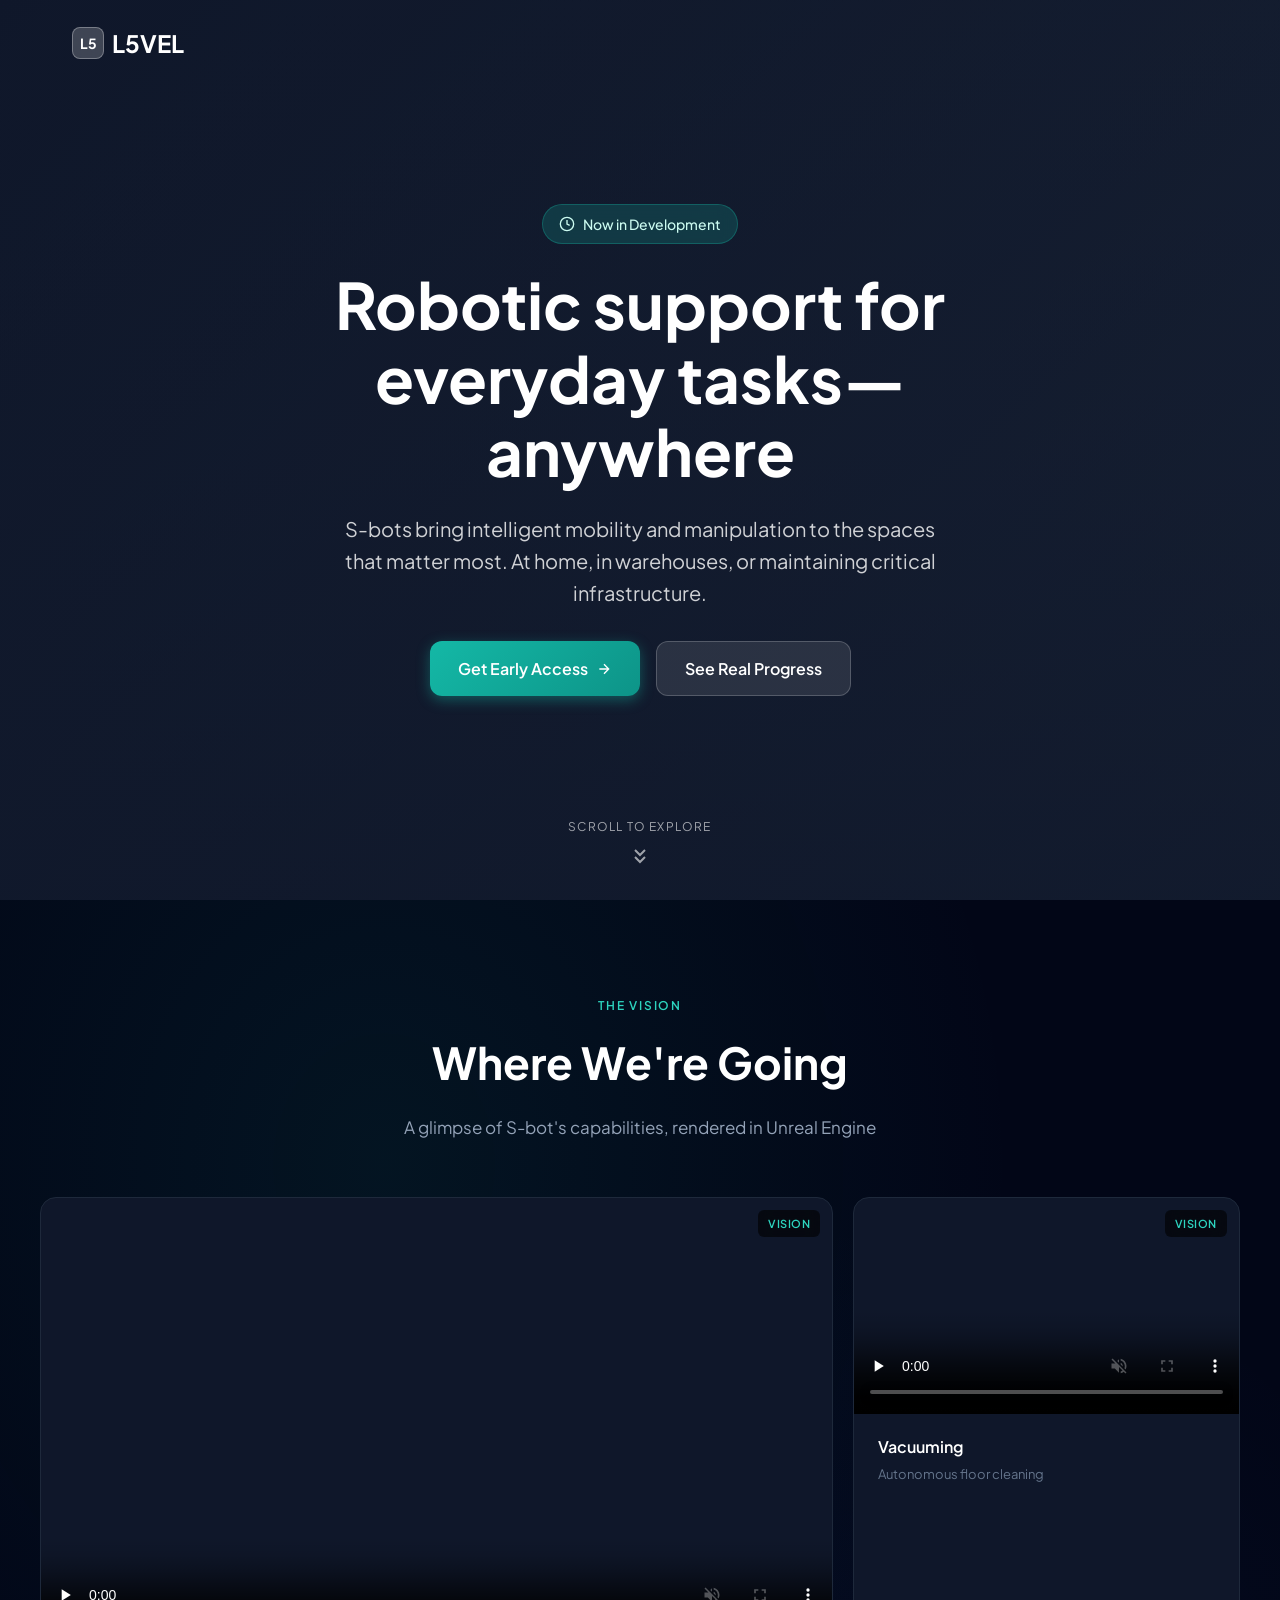
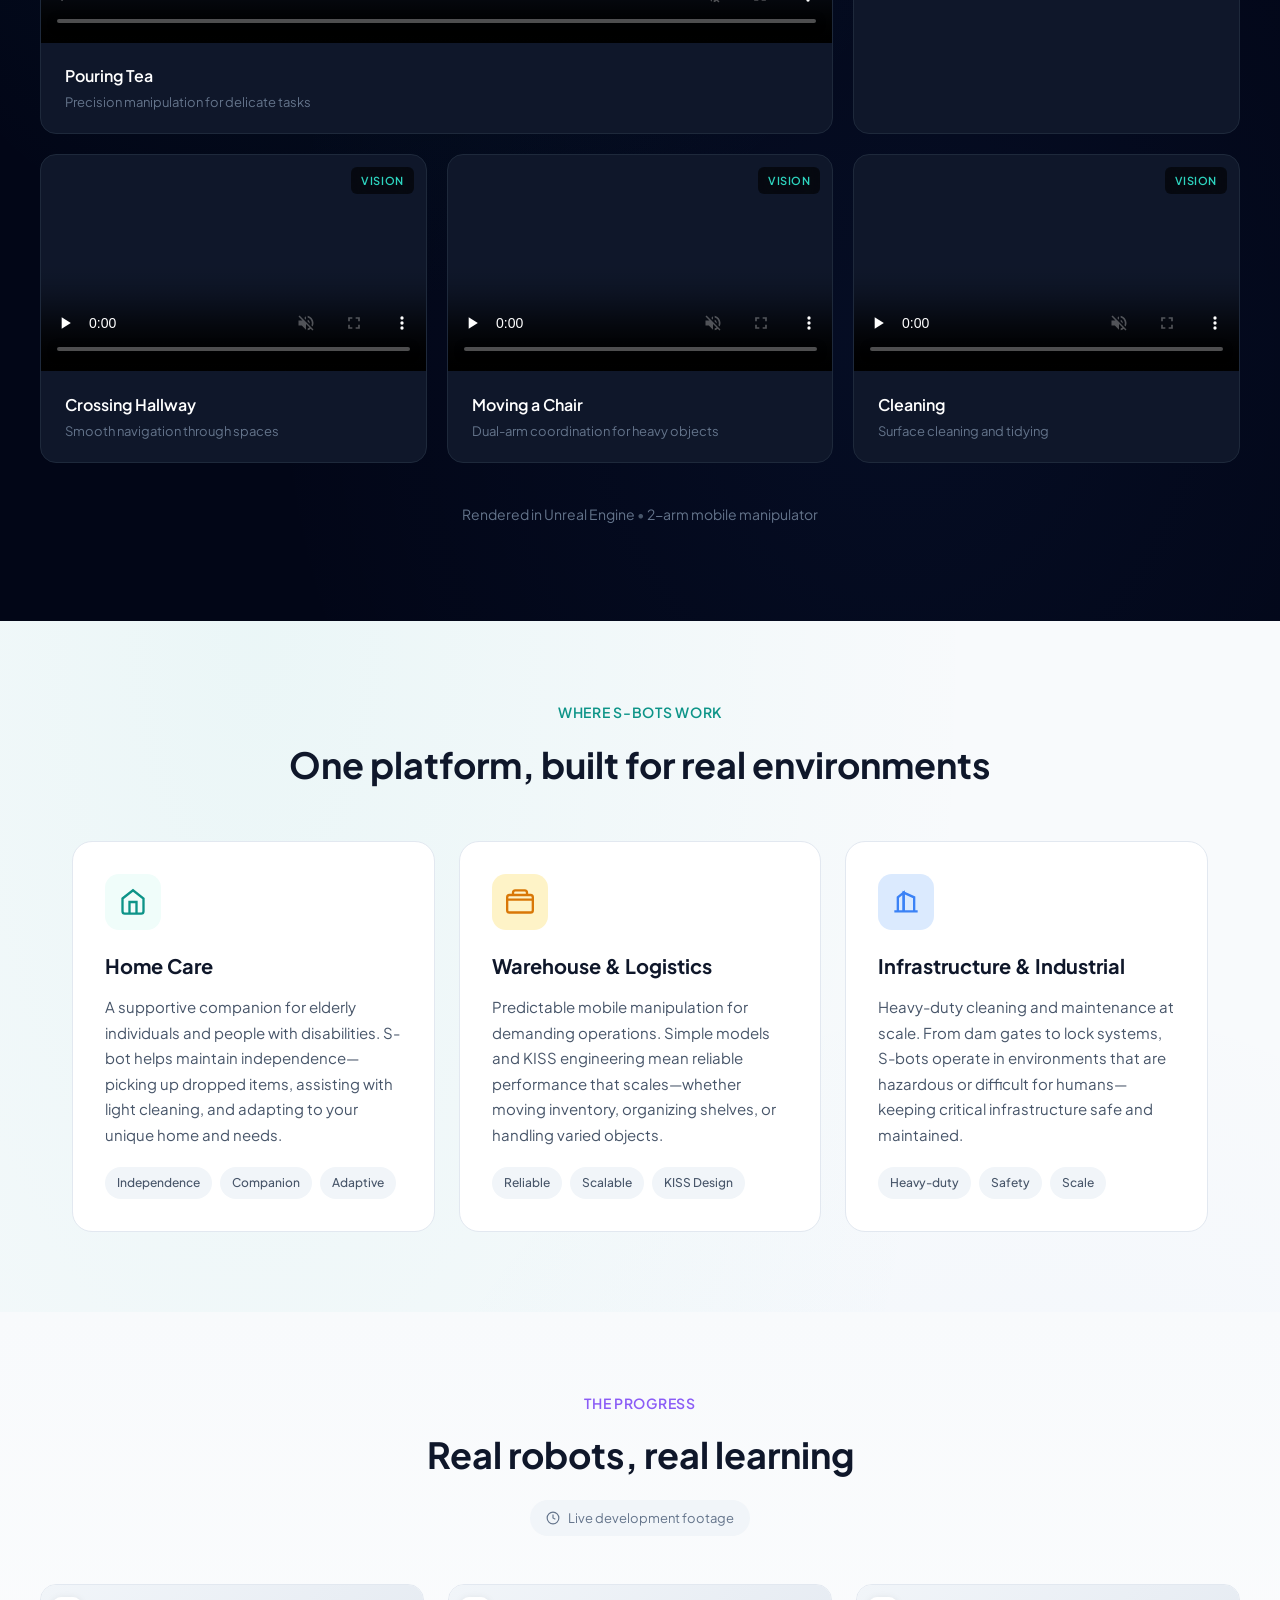
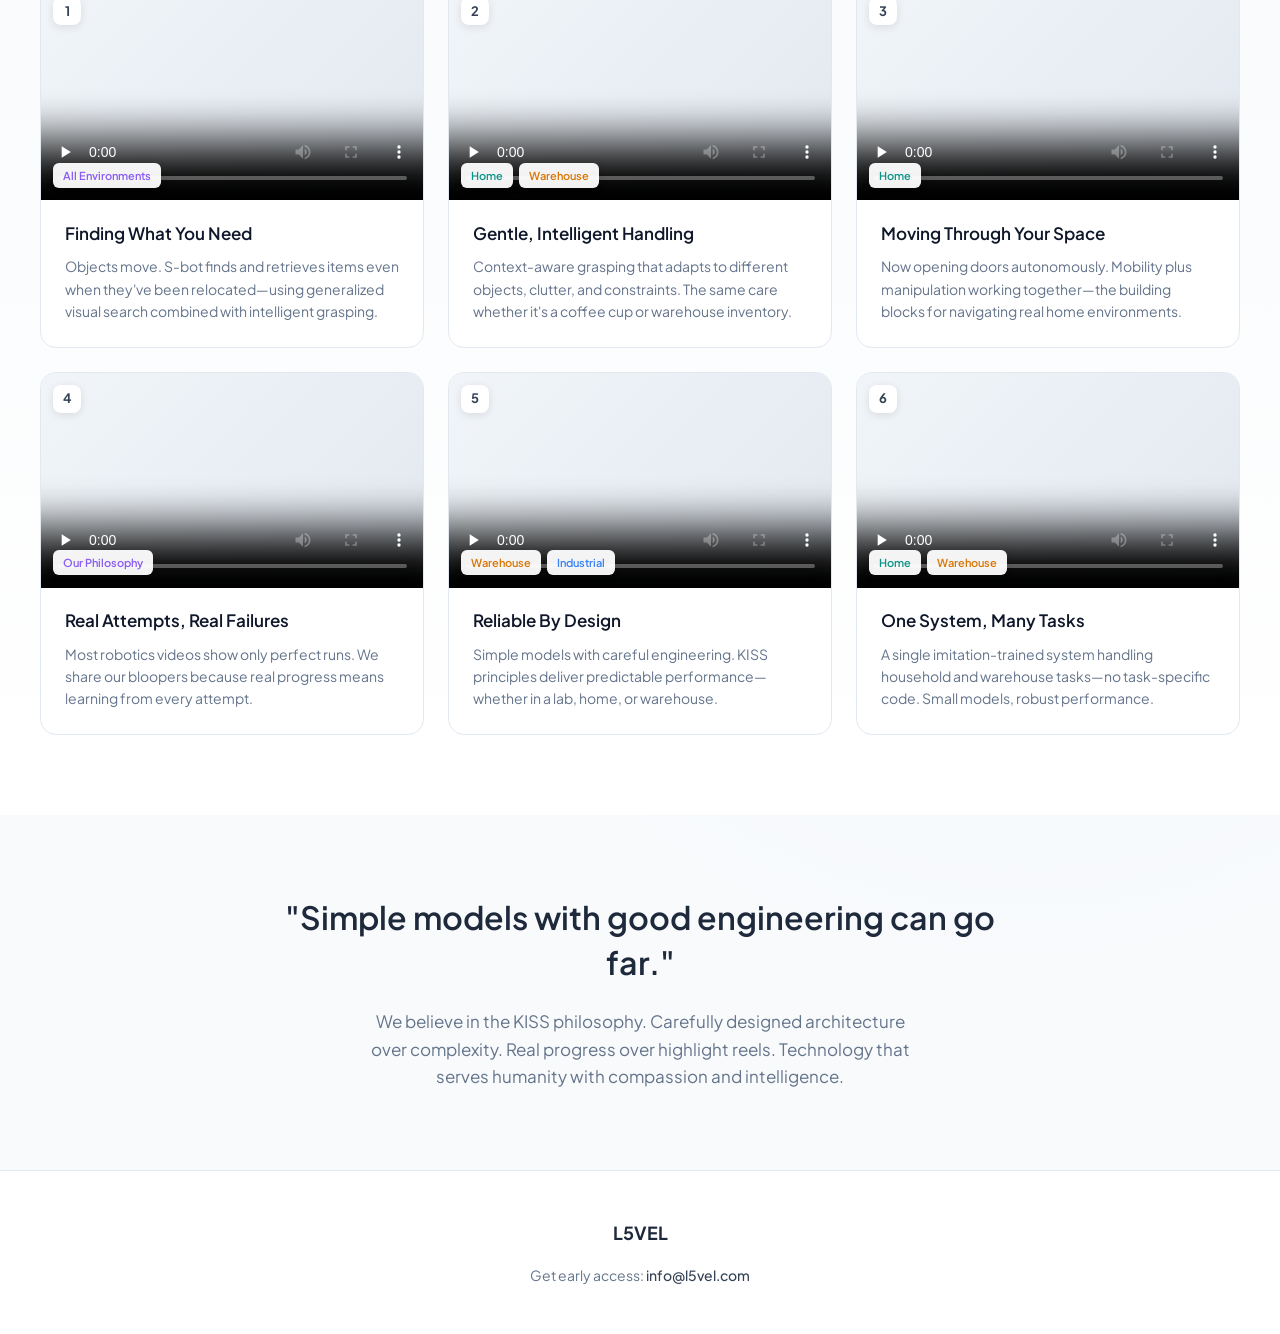
==== index.html @ 79707e8b "Add l5vel files" ====
<!DOCTYPE html>
<html lang="en">
<head>
    <meta charset="UTF-8">
    <meta name="viewport" content="width=device-width, initial-scale=1.0">
    <title>S-bots | Robotic Support for Everyday Tasks</title>
    <link rel="preconnect" href="https://fonts.googleapis.com">
    <link rel="preconnect" href="https://fonts.gstatic.com" crossorigin>
    <link href="https://fonts.googleapis.com/css2?family=Plus+Jakarta+Sans:wght@400;500;600;700&display=swap" rel="stylesheet">
    <style>
        * {
            margin: 0;
            padding: 0;
            box-sizing: border-box;
        }

        :root {
            --teal-50: #f0fdfa;
            --teal-100: #ccfbf1;
            --teal-400: #2dd4bf;
            --teal-500: #14b8a6;
            --teal-600: #0d9488;
            --teal-700: #0f766e;
            --slate-50: #f8fafc;
            --slate-100: #f1f5f9;
            --slate-200: #e2e8f0;
            --slate-300: #cbd5e1;
            --slate-400: #94a3b8;
            --slate-500: #64748b;
            --slate-600: #475569;
            --slate-700: #334155;
            --slate-800: #1e293b;
            --slate-900: #0f172a;
            --slate-950: #020617;
            --amber-500: #f59e0b;
            --blue-500: #3b82f6;
            --violet-500: #8b5cf6;
        }

        body {
            font-family: 'Plus Jakarta Sans', system-ui, -apple-system, sans-serif;
            background-color: var(--slate-50);
            color: var(--slate-800);
            line-height: 1.6;
        }

        /* ============================================
           NAVIGATION
           ============================================ */
        nav {
            position: absolute;
            top: 0;
            left: 0;
            right: 0;
            z-index: 100;
            padding: 1.5rem 2rem;
            display: flex;
            justify-content: space-between;
            align-items: center;
            max-width: 1200px;
            margin: 0 auto;
        }

        .logo {
            font-weight: 700;
            font-size: 1.5rem;
            color: white;
            text-decoration: none;
            display: flex;
            align-items: center;
            gap: 0.5rem;
        }

        .logo-mark {
            width: 32px;
            height: 32px;
            background: rgba(255, 255, 255, 0.2);
            backdrop-filter: blur(8px);
            border: 1px solid rgba(255, 255, 255, 0.3);
            border-radius: 8px;
            display: flex;
            align-items: center;
            justify-content: center;
            color: white;
            font-size: 0.875rem;
            font-weight: 700;
        }

        .nav-link {
            color: rgba(255, 255, 255, 0.8);
            text-decoration: none;
            font-weight: 500;
            padding: 0.5rem 1rem;
            border-radius: 8px;
            transition: all 0.2s;
            background: rgba(255, 255, 255, 0.1);
            backdrop-filter: blur(8px);
        }

        .nav-link:hover {
            color: white;
            background: rgba(255, 255, 255, 0.2);
        }

        /* ============================================
           HERO WITH VIDEO BACKGROUND
           ============================================ */
        .hero {
            position: relative;
            min-height: 100vh;
            display: flex;
            align-items: center;
            justify-content: center;
            overflow: hidden;
        }

        .hero-video-container {
            position: absolute;
            inset: 0;
            z-index: 0;
        }

        .hero-video {
            width: 100%;
            height: 100%;
            object-fit: cover;
        }

        .hero-overlay {
            position: absolute;
            inset: 0;
            background: linear-gradient(
                to bottom,
                rgba(15, 23, 42, 0.5) 0%,
                rgba(15, 23, 42, 0.6) 50%,
                rgba(15, 23, 42, 0.8) 100%
            );
            z-index: 1;
        }

        .hero-fallback {
            position: absolute;
            inset: 0;
            background: linear-gradient(135deg, var(--slate-900) 0%, var(--slate-800) 100%);
            z-index: -1;
        }

        .hero-content {
            position: relative;
            z-index: 2;
            text-align: center;
            padding: 2rem;
            max-width: 800px;
        }

        .hero-badge {
            display: inline-flex;
            align-items: center;
            gap: 0.5rem;
            padding: 0.5rem 1rem;
            background: rgba(20, 184, 166, 0.2);
            border: 1px solid rgba(20, 184, 166, 0.3);
            border-radius: 100px;
            margin-bottom: 1.5rem;
            color: var(--teal-100);
            font-size: 0.875rem;
            font-weight: 500;
            backdrop-filter: blur(8px);
            animation: fadeInUp 0.6s ease-out;
        }

        .hero h1 {
            font-size: clamp(2.5rem, 6vw, 4rem);
            font-weight: 700;
            color: white;
            line-height: 1.15;
            margin-bottom: 1.5rem;
            animation: fadeInUp 0.6s ease-out 0.1s both;
        }

        .hero-description {
            font-size: 1.25rem;
            color: rgba(255, 255, 255, 0.8);
            max-width: 600px;
            margin: 0 auto 2rem;
            animation: fadeInUp 0.6s ease-out 0.2s both;
        }

        .hero-cta {
            display: flex;
            gap: 1rem;
            justify-content: center;
            flex-wrap: wrap;
            animation: fadeInUp 0.6s ease-out 0.3s both;
        }

        .btn {
            padding: 0.875rem 1.75rem;
            border-radius: 12px;
            font-weight: 600;
            font-size: 1rem;
            text-decoration: none;
            transition: all 0.2s;
            display: inline-flex;
            align-items: center;
            gap: 0.5rem;
        }

        .btn-primary {
            background: linear-gradient(135deg, var(--teal-500), var(--teal-600));
            color: white;
            box-shadow: 0 4px 14px rgba(20, 184, 166, 0.4);
        }

        .btn-primary:hover {
            transform: translateY(-2px);
            box-shadow: 0 6px 20px rgba(20, 184, 166, 0.5);
        }

        .btn-secondary {
            background: rgba(255, 255, 255, 0.1);
            color: white;
            border: 1px solid rgba(255, 255, 255, 0.2);
            backdrop-filter: blur(8px);
        }

        .btn-secondary:hover {
            background: rgba(255, 255, 255, 0.2);
            border-color: rgba(255, 255, 255, 0.3);
        }

        .scroll-indicator {
            position: absolute;
            bottom: 2rem;
            left: 0;
            right: 0;
            z-index: 2;
            display: flex;
            justify-content: center;
            animation: fadeInUp 0.6s ease-out 0.5s both;
        }

        .scroll-indicator a {
            display: flex;
            flex-direction: column;
            align-items: center;
            gap: 0.5rem;
            color: rgba(255, 255, 255, 0.6);
            text-decoration: none;
            font-size: 0.75rem;
            text-transform: uppercase;
            letter-spacing: 0.1em;
            transition: color 0.2s;
            text-align: center;
        }

        .scroll-indicator a:hover {
            color: rgba(255, 255, 255, 0.9);
        }

        .scroll-arrow {
            width: 24px;
            height: 24px;
            animation: bounce 2s infinite;
        }

        @keyframes bounce {
            0%, 20%, 50%, 80%, 100% { transform: translateY(0); }
            40% { transform: translateY(6px); }
            60% { transform: translateY(3px); }
        }

        /* ============================================
           VISION SECTION (Unreal Renders)
           ============================================ */
        .vision-section {
            background: var(--slate-950);
            padding: 6rem 2rem;
            position: relative;
            overflow: hidden;
        }

        .vision-section::before {
            content: '';
            position: absolute;
            inset: 0;
            background: 
                radial-gradient(ellipse at 30% 20%, rgba(20, 184, 166, 0.08) 0%, transparent 50%),
                radial-gradient(ellipse at 70% 80%, rgba(59, 130, 246, 0.06) 0%, transparent 50%);
            pointer-events: none;
        }

        .vision-container {
            max-width: 1200px;
            margin: 0 auto;
            position: relative;
            z-index: 1;
        }

        .vision-header {
            text-align: center;
            margin-bottom: 3.5rem;
        }

        .vision-label {
            font-size: 0.75rem;
            font-weight: 600;
            color: var(--teal-400);
            text-transform: uppercase;
            letter-spacing: 0.15em;
            margin-bottom: 0.75rem;
        }

        .vision-title {
            font-size: clamp(2rem, 5vw, 2.75rem);
            font-weight: 700;
            color: white;
            margin-bottom: 1rem;
        }

        .vision-subtitle {
            font-size: 1.0625rem;
            color: var(--slate-400);
            max-width: 500px;
            margin: 0 auto;
        }

        .vision-grid {
            display: grid;
            grid-template-columns: repeat(3, 1fr);
            gap: 1.25rem;
        }

        /* First two cards span larger */
        .vision-grid .vision-card:nth-child(1) {
            grid-column: span 2;
        }

        .vision-card {
            position: relative;
            border-radius: 16px;
            overflow: hidden;
            background: var(--slate-900);
            border: 1px solid var(--slate-800);
            transition: all 0.4s ease;
        }

        .vision-card:hover {
            border-color: var(--slate-700);
            transform: translateY(-4px);
            box-shadow: 0 20px 40px rgba(0, 0, 0, 0.4);
        }

        .vision-card-video {
            aspect-ratio: 16/9;
            position: relative;
            overflow: hidden;
        }

        .vision-card video {
            width: 100%;
            height: 100%;
            object-fit: cover;
        }

        .vision-card-placeholder {
            width: 100%;
            height: 100%;
            background: linear-gradient(135deg, var(--slate-800), var(--slate-900));
            display: flex;
            align-items: center;
            justify-content: center;
        }

        .vision-play-btn {
            width: 64px;
            height: 64px;
            background: rgba(255, 255, 255, 0.1);
            backdrop-filter: blur(8px);
            border: 1px solid rgba(255, 255, 255, 0.2);
            border-radius: 50%;
            display: flex;
            align-items: center;
            justify-content: center;
            transition: all 0.3s;
        }

        .vision-card:hover .vision-play-btn {
            background: rgba(255, 255, 255, 0.2);
            transform: scale(1.1);
        }

        .vision-play-btn svg {
            width: 24px;
            height: 24px;
            fill: white;
            margin-left: 4px;
        }

        .vision-card-content {
            padding: 1.25rem 1.5rem;
        }

        .vision-card-title {
            font-size: 1rem;
            font-weight: 600;
            color: white;
            margin-bottom: 0.25rem;
        }

        .vision-card-desc {
            font-size: 0.8125rem;
            color: var(--slate-500);
        }

        .vision-badge {
            position: absolute;
            top: 12px;
            right: 12px;
            font-size: 0.6875rem;
            font-weight: 600;
            padding: 0.3rem 0.625rem;
            border-radius: 6px;
            background: rgba(0, 0, 0, 0.6);
            backdrop-filter: blur(8px);
            color: var(--teal-400);
            text-transform: uppercase;
            letter-spacing: 0.05em;
        }

        .vision-footer {
            text-align: center;
            margin-top: 2.5rem;
            color: var(--slate-500);
            font-size: 0.875rem;
        }

        .vision-footer span {
            color: var(--slate-600);
        }

        /* ============================================
           VERTICALS SECTION
           ============================================ */
        .page-content {
            position: relative;
            background: var(--slate-50);
        }

        .bg-gradient {
            position: absolute;
            inset: 0;
            background: 
                radial-gradient(ellipse at 20% 0%, rgba(20, 184, 166, 0.06) 0%, transparent 50%),
                radial-gradient(ellipse at 80% 50%, rgba(59, 130, 246, 0.04) 0%, transparent 50%);
            pointer-events: none;
        }

        .content-inner {
            position: relative;
            z-index: 1;
        }

        .verticals {
            padding: 5rem 2rem;
            max-width: 1200px;
            margin: 0 auto;
        }

        .section-header {
            text-align: center;
            margin-bottom: 3rem;
        }

        .section-label {
            font-size: 0.875rem;
            font-weight: 600;
            color: var(--teal-600);
            text-transform: uppercase;
            letter-spacing: 0.05em;
            margin-bottom: 0.75rem;
        }

        .section-title {
            font-size: clamp(1.75rem, 4vw, 2.25rem);
            font-weight: 700;
            color: var(--slate-900);
        }

        .verticals-grid {
            display: grid;
            grid-template-columns: repeat(auto-fit, minmax(300px, 1fr));
            gap: 1.5rem;
        }

        .vertical-card {
            background: white;
            border-radius: 20px;
            padding: 2rem;
            border: 1px solid var(--slate-200);
            transition: all 0.3s ease;
            position: relative;
            overflow: hidden;
        }

        .vertical-card::before {
            content: '';
            position: absolute;
            top: 0;
            left: 0;
            right: 0;
            height: 4px;
            opacity: 0;
            transition: opacity 0.3s;
        }

        .vertical-card:hover {
            transform: translateY(-4px);
            box-shadow: 0 12px 40px rgba(0, 0, 0, 0.08);
            border-color: transparent;
        }

        .vertical-card:hover::before {
            opacity: 1;
        }

        .vertical-card.home::before { background: linear-gradient(90deg, var(--teal-500), var(--teal-400)); }
        .vertical-card.warehouse::before { background: linear-gradient(90deg, var(--amber-500), #fbbf24); }
        .vertical-card.industrial::before { background: linear-gradient(90deg, var(--blue-500), #60a5fa); }

        .vertical-icon {
            width: 56px;
            height: 56px;
            border-radius: 14px;
            display: flex;
            align-items: center;
            justify-content: center;
            margin-bottom: 1.25rem;
        }

        .vertical-card.home .vertical-icon { background: var(--teal-50); color: var(--teal-600); }
        .vertical-card.warehouse .vertical-icon { background: #fef3c7; color: #d97706; }
        .vertical-card.industrial .vertical-icon { background: #dbeafe; color: var(--blue-500); }

        .vertical-icon svg {
            width: 28px;
            height: 28px;
        }

        .vertical-title {
            font-size: 1.25rem;
            font-weight: 700;
            color: var(--slate-900);
            margin-bottom: 0.75rem;
        }

        .vertical-description {
            color: var(--slate-600);
            font-size: 0.9375rem;
            line-height: 1.7;
            margin-bottom: 1.25rem;
        }

        .vertical-features {
            display: flex;
            flex-wrap: wrap;
            gap: 0.5rem;
        }

        .feature-tag {
            font-size: 0.75rem;
            font-weight: 500;
            padding: 0.375rem 0.75rem;
            border-radius: 100px;
            background: var(--slate-100);
            color: var(--slate-600);
        }

        /* ============================================
           PROGRESS SECTION (Real Footage)
           ============================================ */
        .progress-section {
            padding: 5rem 2rem;
            background: linear-gradient(180deg, var(--slate-50) 0%, white 100%);
        }

        .progress-container {
            max-width: 1200px;
            margin: 0 auto;
        }

        .progress-header {
            text-align: center;
            margin-bottom: 1rem;
        }

        .progress-header .section-label {
            color: var(--violet-500);
        }

        .progress-subtitle {
            text-align: center;
            margin-bottom: 3rem;
        }

        .progress-tag {
            display: inline-flex;
            align-items: center;
            gap: 0.5rem;
            font-size: 0.8125rem;
            color: var(--slate-500);
            background: var(--slate-100);
            padding: 0.5rem 1rem;
            border-radius: 100px;
        }

        .progress-tag svg {
            width: 14px;
            height: 14px;
        }

        .progress-grid {
            display: grid;
            grid-template-columns: repeat(auto-fit, minmax(340px, 1fr));
            gap: 1.5rem;
        }

        .video-card {
            background: white;
            border-radius: 16px;
            overflow: hidden;
            border: 1px solid var(--slate-200);
            transition: all 0.3s ease;
        }

        .video-card:hover {
            transform: translateY(-3px);
            box-shadow: 0 8px 30px rgba(0, 0, 0, 0.08);
        }

        .video-thumbnail {
            aspect-ratio: 16/9;
            background: linear-gradient(135deg, var(--slate-100), var(--slate-200));
            position: relative;
            display: flex;
            align-items: center;
            justify-content: center;
        }

        .play-btn {
            width: 56px;
            height: 56px;
            background: white;
            border-radius: 50%;
            display: flex;
            align-items: center;
            justify-content: center;
            box-shadow: 0 4px 20px rgba(0, 0, 0, 0.15);
            transition: transform 0.2s;
        }

        .video-card:hover .play-btn {
            transform: scale(1.1);
        }

        .play-btn svg {
            width: 20px;
            height: 20px;
            fill: var(--teal-600);
            margin-left: 3px;
        }

        .video-number {
            position: absolute;
            top: 12px;
            left: 12px;
            width: 28px;
            height: 28px;
            background: white;
            border-radius: 8px;
            display: flex;
            align-items: center;
            justify-content: center;
            font-weight: 700;
            font-size: 0.8125rem;
            color: var(--slate-700);
            box-shadow: 0 2px 8px rgba(0, 0, 0, 0.1);
        }

        .video-tags {
            position: absolute;
            bottom: 12px;
            left: 12px;
            display: flex;
            gap: 6px;
        }

        .video-tag {
            font-size: 0.6875rem;
            font-weight: 600;
            padding: 0.25rem 0.625rem;
            border-radius: 6px;
            background: rgba(255, 255, 255, 0.95);
            box-shadow: 0 2px 8px rgba(0, 0, 0, 0.1);
        }

        .video-tag.home { color: var(--teal-600); }
        .video-tag.warehouse { color: #d97706; }
        .video-tag.industrial { color: var(--blue-500); }
        .video-tag.all { color: var(--violet-500); }

        .video-content {
            padding: 1.25rem 1.5rem 1.5rem;
        }

        .video-title {
            font-size: 1.0625rem;
            font-weight: 600;
            color: var(--slate-900);
            margin-bottom: 0.5rem;
        }

        .video-description {
            font-size: 0.875rem;
            color: var(--slate-500);
            line-height: 1.6;
        }

        /* ============================================
           PHILOSOPHY SECTION
           ============================================ */
        .philosophy {
            padding: 5rem 2rem;
            max-width: 800px;
            margin: 0 auto;
            text-align: center;
        }

        .philosophy-quote {
            font-size: clamp(1.5rem, 4vw, 2rem);
            font-weight: 600;
            color: var(--slate-800);
            line-height: 1.4;
            margin-bottom: 1.5rem;
        }

        .philosophy-description {
            color: var(--slate-500);
            font-size: 1.0625rem;
            max-width: 550px;
            margin: 0 auto;
        }

        /* ============================================
           FOOTER
           ============================================ */
        footer {
            padding: 3rem 2rem;
            border-top: 1px solid var(--slate-200);
            text-align: center;
            background: white;
        }

        .footer-content {
            max-width: 1200px;
            margin: 0 auto;
        }

        .footer-brand {
            font-weight: 700;
            font-size: 1.125rem;
            color: var(--slate-800);
            margin-bottom: 0.5rem;
        }

        .footer-text {
            color: var(--slate-500);
            font-size: 0.875rem;
        }

        .footer-text a {
            color: var(--teal-600);
            text-decoration: none;
        }

        .footer-text a:hover {
            text-decoration: underline;
        }

        .footer-contact {
            margin-top: 1rem;
            color: var(--slate-500);
            font-size: 0.875rem;
        }

        .footer-contact a {
            color: var(--slate-700);
            text-decoration: none;
            font-weight: 500;
        }

        /* ============================================
           ANIMATIONS
           ============================================ */
        @keyframes fadeInUp {
            from {
                opacity: 0;
                transform: translateY(20px);
            }
            to {
                opacity: 1;
                transform: translateY(0);
            }
        }

        /* ============================================
           RESPONSIVE
           ============================================ */
        @media (max-width: 900px) {
            .vision-grid {
                grid-template-columns: 1fr 1fr;
            }
            .vision-grid .vision-card:nth-child(1) {
                grid-column: span 2;
            }
        }

        @media (max-width: 640px) {
            nav {
                padding: 1rem;
            }

            .hero-content {
                padding: 1.5rem;
            }

            .hero-cta {
                flex-direction: column;
                align-items: center;
            }

            .btn {
                width: 100%;
                justify-content: center;
                max-width: 280px;
            }

            .vision-section {
                padding: 4rem 1.5rem;
            }

            .vision-grid {
                grid-template-columns: 1fr;
            }

            .vision-grid .vision-card:nth-child(1) {
                grid-column: span 1;
            }

            .verticals, .progress-section, .philosophy {
                padding-left: 1.5rem;
                padding-right: 1.5rem;
            }

            .progress-grid {
                grid-template-columns: 1fr;
            }
        }
    </style>
</head>
<body>

    <!-- ============================================
         HERO SECTION
         ============================================ -->
    <section class="hero">
        <nav>
            <a href="https://l5vel.com" class="logo">
                <div class="logo-mark">L5</div>
                L5VEL
            </a>

        </nav>

        <div class="hero-fallback"></div>

        <!-- 
            =============================================
            HERO VIDEO BACKGROUND
            =============================================
            Replace "hero_video.mp4" with your best cinematic Unreal Engine render.
            Suggestion: Use "crossing hallway" or "pouring tea" render.
            
            Video Requirements:
            - MP4 format, H.264 codec
            - 10-30 second seamless loop
            - Under 10MB for fast loading
            - Resolution: 1920x1080 or higher
            - Should be visually stunning but subtle enough for text overlay
        -->
        <div class="hero-video-container">
            <video 
                class="hero-video"
                autoplay 
                muted 
                loop 
                playsinline
                preload="metadata"
                poster="hero_poster.jpg"
            >
                <source src="hero_video.mp4" type="video/mp4">
            </video>
        </div>

        <div class="hero-overlay"></div>

        <div class="hero-content">
            <div class="hero-badge">
                <svg width="16" height="16" viewBox="0 0 24 24" fill="none" stroke="currentColor" stroke-width="2">
                    <circle cx="12" cy="12" r="10"/>
                    <path d="M12 6v6l4 2"/>
                </svg>
                Now in Development
            </div>
            <h1>Robotic support for everyday tasks—anywhere</h1>
            <p class="hero-description">
                S-bots bring intelligent mobility and manipulation to the spaces that matter most. 
                At home, in warehouses, or maintaining critical infrastructure.
            </p>
            <div class="hero-cta">
                <a href="#contact" class="btn btn-primary">
                    Get Early Access
                    <svg width="16" height="16" viewBox="0 0 24 24" fill="none" stroke="currentColor" stroke-width="2">
                        <path d="M5 12h14M12 5l7 7-7 7"/>
                    </svg>
                </a>
                <a href="#progress" class="btn btn-secondary">See Real Progress</a>
            </div>
        </div>

        <div class="scroll-indicator">
            <a href="#vision">
                <span>Scroll to explore</span>
                <svg class="scroll-arrow" viewBox="0 0 24 24" fill="none" stroke="currentColor" stroke-width="2">
                    <path d="M7 13l5 5 5-5M7 6l5 5 5-5"/>
                </svg>
            </a>
        </div>
    </section>

    <!-- ============================================
         VISION SECTION (Unreal Renders)
         ============================================ -->
    <section class="vision-section" id="vision">
        <div class="vision-container">
            <div class="vision-header">
                <p class="vision-label">The Vision</p>
                <h2 class="vision-title">Where We're Going</h2>
                <p class="vision-subtitle">A glimpse of S-bot's capabilities, rendered in Unreal Engine</p>
            </div>

            <!-- 
                =============================================
                UNREAL RENDER VIDEOS
                =============================================
                Replace each "YOUR_VIDEO_*.mp4" with your actual render URLs.
                Videos should autoplay muted on hover (JS) or play inline.
            -->
            <div class="vision-grid">
                <!-- Card 1: Pouring Tea (featured, larger) -->
                <article class="vision-card">
                    <div class="vision-card-video">
                        <!-- 
                            =============================================
                            UNREAL VIDEO 1: Pouring Tea
                            =============================================
                            Replace "unreal_video1.mp4" with your actual Unreal Engine render
                            This is a featured card (larger size)
                            Recommended: High-quality render showing precision manipulation
                        -->
                        <video 
                            width="100%" 
                            height="100%" 
                            controls
                            muted 
                            loop 
                            playsinline
                            preload="none"
                            poster="unreal_video1_poster.jpg"
                        >
                            <source src="unreal_video1.mp4" type="video/mp4">
                            Your browser does not support the video tag.
                        </video>
                        <span class="vision-badge">Vision</span>
                    </div>
                    <div class="vision-card-content">
                        <h3 class="vision-card-title">Pouring Tea</h3>
                        <p class="vision-card-desc">Precision manipulation for delicate tasks</p>
                    </div>
                </article>

                <!-- Card 2: Vacuuming -->
                <article class="vision-card">
                    <div class="vision-card-video">
                        <!-- 
                            =============================================
                            UNREAL VIDEO 2: Vacuuming
                            =============================================
                            Replace "unreal_video2.mp4" with your actual Unreal Engine render
                            Recommended: Render showing autonomous floor cleaning
                        -->
                        <video 
                            width="100%" 
                            height="100%" 
                            controls
                            muted 
                            loop 
                            playsinline
                            preload="none"
                            poster="unreal_video2_poster.jpg"
                        >
                            <source src="unreal_video2.mp4" type="video/mp4">
                            Your browser does not support the video tag.
                        </video>
                        <span class="vision-badge">Vision</span>
                    </div>
                    <div class="vision-card-content">
                        <h3 class="vision-card-title">Vacuuming</h3>
                        <p class="vision-card-desc">Autonomous floor cleaning</p>
                    </div>
                </article>

                <!-- Card 3: Crossing Hallway -->
                <article class="vision-card">
                    <div class="vision-card-video">
                        <!-- 
                            =============================================
                            UNREAL VIDEO 3: Crossing Hallway
                            =============================================
                            Replace "unreal_video3.mp4" with your actual Unreal Engine render
                            Recommended: Render showing smooth navigation through spaces
                        -->
                        <video 
                            width="100%" 
                            height="100%" 
                            controls
                            muted 
                            loop 
                            playsinline
                            preload="none"
                            poster="unreal_video3_poster.jpg"
                        >
                            <source src="unreal_video3.mp4" type="video/mp4">
                            Your browser does not support the video tag.
                        </video>
                        <span class="vision-badge">Vision</span>
                    </div>
                    <div class="vision-card-content">
                        <h3 class="vision-card-title">Crossing Hallway</h3>
                        <p class="vision-card-desc">Smooth navigation through spaces</p>
                    </div>
                </article>

                <!-- Card 4: Moving Chair -->
                <article class="vision-card">
                    <div class="vision-card-video">
                        <!-- 
                            =============================================
                            UNREAL VIDEO 4: Moving a Chair
                            =============================================
                            Replace "unreal_video4.mp4" with your actual Unreal Engine render
                            Recommended: Render showing dual-arm coordination for heavy objects
                        -->
                        <video 
                            width="100%" 
                            height="100%" 
                            controls
                            muted 
                            loop 
                            playsinline
                            preload="none"
                            poster="unreal_video4_poster.jpg"
                        >
                            <source src="unreal_video4.mp4" type="video/mp4">
                            Your browser does not support the video tag.
                        </video>
                        <span class="vision-badge">Vision</span>
                    </div>
                    <div class="vision-card-content">
                        <h3 class="vision-card-title">Moving a Chair</h3>
                        <p class="vision-card-desc">Dual-arm coordination for heavy objects</p>
                    </div>
                </article>

                <!-- Card 5: Cleaning -->
                <article class="vision-card">
                    <div class="vision-card-video">
                        <!-- 
                            =============================================
                            UNREAL VIDEO 5: Cleaning
                            =============================================
                            Replace "unreal_video5.mp4" with your actual Unreal Engine render
                            Recommended: Render showing surface cleaning and tidying
                        -->
                        <video 
                            width="100%" 
                            height="100%" 
                            controls
                            muted 
                            loop 
                            playsinline
                            preload="none"
                            poster="unreal_video5_poster.jpg"
                        >
                            <source src="unreal_video5.mp4" type="video/mp4">
                            Your browser does not support the video tag.
                        </video>
                        <span class="vision-badge">Vision</span>
                    </div>
                    <div class="vision-card-content">
                        <h3 class="vision-card-title">Cleaning</h3>
                        <p class="vision-card-desc">Surface cleaning and tidying</p>
                    </div>
                </article>
            </div>

            <p class="vision-footer">
                Rendered in Unreal Engine <span>•</span> 2-arm mobile manipulator
            </p>
        </div>
    </section>

    <!-- ============================================
         MAIN PAGE CONTENT
         ============================================ -->
    <div class="page-content">
        <div class="bg-gradient"></div>
        <div class="content-inner">

            <!-- Verticals Section -->
            <section class="verticals">
                <div class="section-header">
                    <p class="section-label">Where S-bots Work</p>
                    <h2 class="section-title">One platform, built for real environments</h2>
                </div>

                <div class="verticals-grid">
                    <div class="vertical-card home">
                        <div class="vertical-icon">
                            <svg viewBox="0 0 24 24" fill="none" stroke="currentColor" stroke-width="2">
                                <path d="M3 9l9-7 9 7v11a2 2 0 0 1-2 2H5a2 2 0 0 1-2-2z"/>
                                <polyline points="9,22 9,12 15,12 15,22"/>
                            </svg>
                        </div>
                        <h3 class="vertical-title">Home Care</h3>
                        <p class="vertical-description">
                            A supportive companion for elderly individuals and people with disabilities. 
                            S-bot helps maintain independence—picking up dropped items, assisting with light cleaning, 
                            and adapting to your unique home and needs.
                        </p>
                        <div class="vertical-features">
                            <span class="feature-tag">Independence</span>
                            <span class="feature-tag">Companion</span>
                            <span class="feature-tag">Adaptive</span>
                        </div>
                    </div>

                    <div class="vertical-card warehouse">
                        <div class="vertical-icon">
                            <svg viewBox="0 0 24 24" fill="none" stroke="currentColor" stroke-width="2">
                                <rect x="1" y="6" width="22" height="15" rx="2"/>
                                <path d="M1 10h22"/>
                                <path d="M6 6V4a2 2 0 0 1 2-2h8a2 2 0 0 1 2 2v2"/>
                            </svg>
                        </div>
                        <h3 class="vertical-title">Warehouse & Logistics</h3>
                        <p class="vertical-description">
                            Predictable mobile manipulation for demanding operations. Simple models and 
                            KISS engineering mean reliable performance that scales—whether moving inventory, 
                            organizing shelves, or handling varied objects.
                        </p>
                        <div class="vertical-features">
                            <span class="feature-tag">Reliable</span>
                            <span class="feature-tag">Scalable</span>
                            <span class="feature-tag">KISS Design</span>
                        </div>
                    </div>

                    <div class="vertical-card industrial">
                        <div class="vertical-icon">
                            <svg viewBox="0 0 24 24" fill="none" stroke="currentColor" stroke-width="2">
                                <path d="M2 20h20"/>
                                <path d="M5 20V8l5-4v16"/>
                                <path d="M10 20V4l9 4v12"/>
                                <path d="M14 12h.01"/>
                                <path d="M14 16h.01"/>
                            </svg>
                        </div>
                        <h3 class="vertical-title">Infrastructure & Industrial</h3>
                        <p class="vertical-description">
                            Heavy-duty cleaning and maintenance at scale. From dam gates to lock systems, 
                            S-bots operate in environments that are hazardous or difficult for humans—
                            keeping critical infrastructure safe and maintained.
                        </p>
                        <div class="vertical-features">
                            <span class="feature-tag">Heavy-duty</span>
                            <span class="feature-tag">Safety</span>
                            <span class="feature-tag">Scale</span>
                        </div>
                    </div>
                </div>
            </section>

            <!-- Progress Section (Real Footage) -->
            <section class="progress-section" id="progress">
                <div class="progress-container">
                    <div class="section-header progress-header">
                        <p class="section-label">The Progress</p>
                        <h2 class="section-title">Real robots, real learning</h2>
                    </div>

                    <div class="progress-subtitle">
                        <span class="progress-tag">
                            <svg viewBox="0 0 24 24" fill="none" stroke="currentColor" stroke-width="2">
                                <circle cx="12" cy="12" r="10"/>
                                <polyline points="12 6 12 12 16 14"/>
                            </svg>
                            Live development footage
                        </span>
                    </div>

                    <!-- 
                        =============================================
                        REAL FOOTAGE VIDEOS
                        =============================================
                        Replace each placeholder with your LinkedIn video embeds.
                    -->
                    <div class="progress-grid">
                        <article class="video-card">
                            <div class="video-thumbnail">
                                <!-- 
                                    =============================================
                                    VIDEO 1: Finding What You Need
                                    =============================================
                                    Replace "video_1.mp4" with your actual video file
                                    Supported formats: MP4, WebM
                                    Recommended: MP4 with H.264 codec
                                -->
                                <video 
                                    width="100%" 
                                    height="100%" 
                                    controls
                                    preload="none"
                                    poster="video_1_poster.jpg"
                                >
                                    <source src="video_1.mp4" type="video/mp4">
                                    Your browser does not support the video tag.
                                </video>
                                <div class="video-number">1</div>
                                <div class="video-tags">
                                    <span class="video-tag all">All Environments</span>
                                </div>
                            </div>
                            <div class="video-content">
                                <h3 class="video-title">Finding What You Need</h3>
                                <p class="video-description">
                                    Objects move. S-bot finds and retrieves items even when they've been relocated—using generalized visual search combined with intelligent grasping.
                                </p>
                            </div>
                        </article>

                        <article class="video-card">
                            <div class="video-thumbnail">
                                <!-- 
                                    =============================================
                                    VIDEO 2: Gentle, Intelligent Handling
                                    =============================================
                                    Replace "video_2.mp4" with your actual video file
                                    Supported formats: MP4, WebM
                                    Recommended: MP4 with H.264 codec
                                -->
                                <video 
                                    width="100%" 
                                    height="100%" 
                                    controls
                                    preload="none"
                                    poster="video_2_poster.jpg"
                                >
                                    <source src="video_2.mp4" type="video/mp4">
                                    Your browser does not support the video tag.
                                </video>
                                <div class="video-number">2</div>
                                <div class="video-tags">
                                    <span class="video-tag home">Home</span>
                                    <span class="video-tag warehouse">Warehouse</span>
                                </div>
                            </div>
                            <div class="video-content">
                                <h3 class="video-title">Gentle, Intelligent Handling</h3>
                                <p class="video-description">
                                    Context-aware grasping that adapts to different objects, clutter, and constraints. The same care whether it's a coffee cup or warehouse inventory.
                                </p>
                            </div>
                        </article>

                        <article class="video-card">
                            <div class="video-thumbnail">
                                <!-- 
                                    =============================================
                                    VIDEO 3: Moving Through Your Space
                                    =============================================
                                    Replace "video_3.mp4" with your actual video file
                                    Supported formats: MP4, WebM
                                    Recommended: MP4 with H.264 codec
                                -->
                                <video 
                                    width="100%" 
                                    height="100%" 
                                    controls
                                    preload="none"
                                    poster="video_3_poster.jpg"
                                >
                                    <source src="video_3.mp4" type="video/mp4">
                                    Your browser does not support the video tag.
                                </video>
                                <div class="video-number">3</div>
                                <div class="video-tags">
                                    <span class="video-tag home">Home</span>
                                </div>
                            </div>
                            <div class="video-content">
                                <h3 class="video-title">Moving Through Your Space</h3>
                                <p class="video-description">
                                    Now opening doors autonomously. Mobility plus manipulation working together—the building blocks for navigating real home environments.
                                </p>
                            </div>
                        </article>

                        <article class="video-card">
                            <div class="video-thumbnail">
                                <!-- 
                                    =============================================
                                    VIDEO 4: Real Attempts, Real Failures
                                    =============================================
                                    Replace "video_4.mp4" with your actual video file
                                    Supported formats: MP4, WebM
                                    Recommended: MP4 with H.264 codec
                                -->
                                <video 
                                    width="100%" 
                                    height="100%" 
                                    controls
                                    preload="none"
                                    poster="video_4_poster.jpg"
                                >
                                    <source src="video_4.mp4" type="video/mp4">
                                    Your browser does not support the video tag.
                                </video>
                                <div class="video-number">4</div>
                                <div class="video-tags">
                                    <span class="video-tag all">Our Philosophy</span>
                                </div>
                            </div>
                            <div class="video-content">
                                <h3 class="video-title">Real Attempts, Real Failures</h3>
                                <p class="video-description">
                                    Most robotics videos show only perfect runs. We share our bloopers because real progress means learning from every attempt.
                                </p>
                            </div>
                        </article>

                        <article class="video-card">
                            <div class="video-thumbnail">
                                <!-- 
                                    =============================================
                                    VIDEO 5: Reliable By Design
                                    =============================================
                                    Replace "video_5.mp4" with your actual video file
                                    Supported formats: MP4, WebM
                                    Recommended: MP4 with H.264 codec
                                -->
                                <video 
                                    width="100%" 
                                    height="100%" 
                                    controls
                                    preload="none"
                                    poster="video_5_poster.jpg"
                                >
                                    <source src="video_5.mp4" type="video/mp4">
                                    Your browser does not support the video tag.
                                </video>
                                <div class="video-number">5</div>
                                <div class="video-tags">
                                    <span class="video-tag warehouse">Warehouse</span>
                                    <span class="video-tag industrial">Industrial</span>
                                </div>
                            </div>
                            <div class="video-content">
                                <h3 class="video-title">Reliable By Design</h3>
                                <p class="video-description">
                                    Simple models with careful engineering. KISS principles deliver predictable performance—whether in a lab, home, or warehouse.
                                </p>
                            </div>
                        </article>

                        <article class="video-card">
                            <div class="video-thumbnail">
                                <!-- 
                                    =============================================
                                    VIDEO 6: One System, Many Tasks
                                    =============================================
                                    Replace "video_6.mp4" with your actual video file
                                    Supported formats: MP4, WebM
                                    Recommended: MP4 with H.264 codec
                                -->
                                <video 
                                    width="100%" 
                                    height="100%" 
                                    controls
                                    preload="none"
                                    poster="video_6_poster.jpg"
                                >
                                    <source src="video_6.mp4" type="video/mp4">
                                    Your browser does not support the video tag.
                                </video>
                                <div class="video-number">6</div>
                                <div class="video-tags">
                                    <span class="video-tag home">Home</span>
                                    <span class="video-tag warehouse">Warehouse</span>
                                </div>
                            </div>
                            <div class="video-content">
                                <h3 class="video-title">One System, Many Tasks</h3>
                                <p class="video-description">
                                    A single imitation-trained system handling household and warehouse tasks—no task-specific code. Small models, robust performance.
                                </p>
                            </div>
                        </article>
                    </div>
                </div>
            </section>

            <!-- Philosophy Section -->
            <section class="philosophy">
                <p class="philosophy-quote">
                    "Simple models with good engineering can go far."
                </p>
                <p class="philosophy-description">
                    We believe in the KISS philosophy. Carefully designed architecture over complexity. 
                    Real progress over highlight reels. Technology that serves humanity with compassion and intelligence.
                </p>
            </section>
            <!-- Footer -->
            <footer>
                <div class="footer-content">
                    <p class="footer-brand">L5VEL</p>
                    <p class="footer-contact">
                        Get early access: <a href="mailto:info@l5vel.com" id="contact">info@l5vel.com</a>
                    </p>
                </div>
            </footer>
        </div>
    </body>
</html>
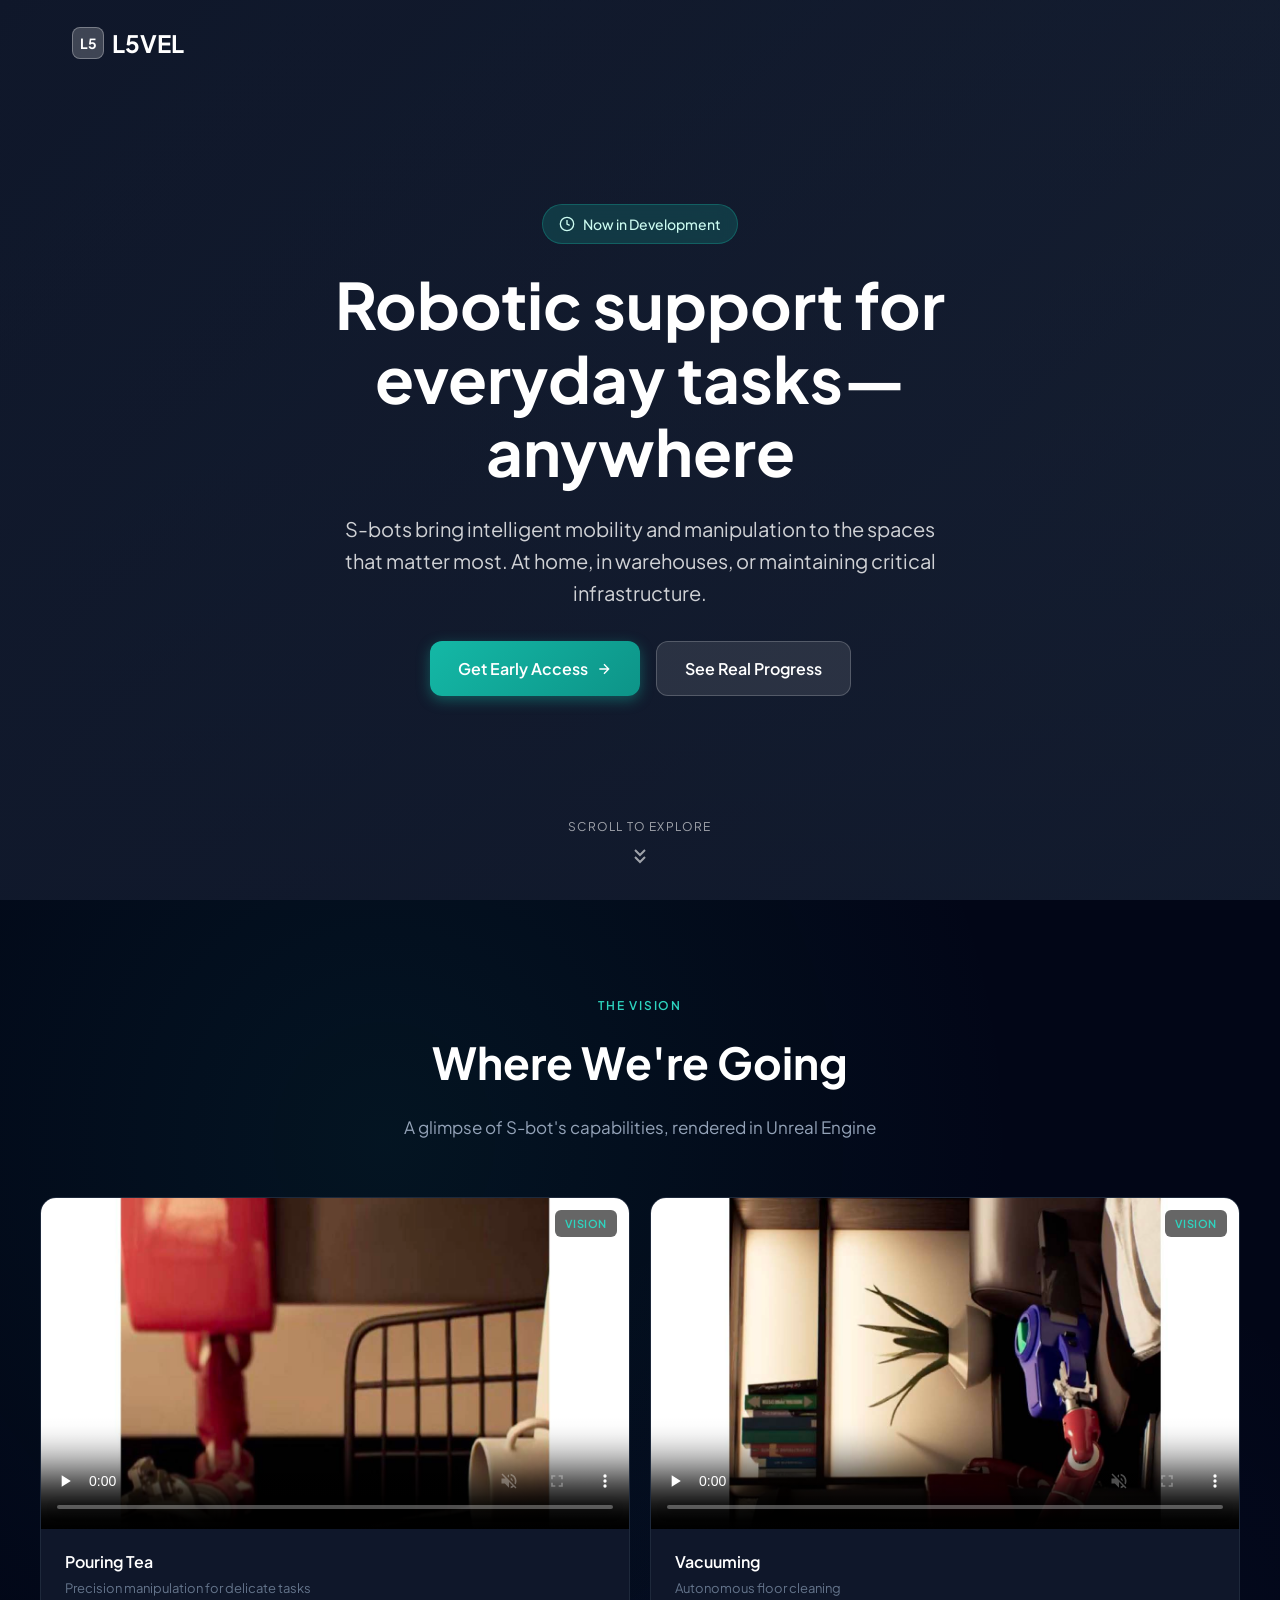
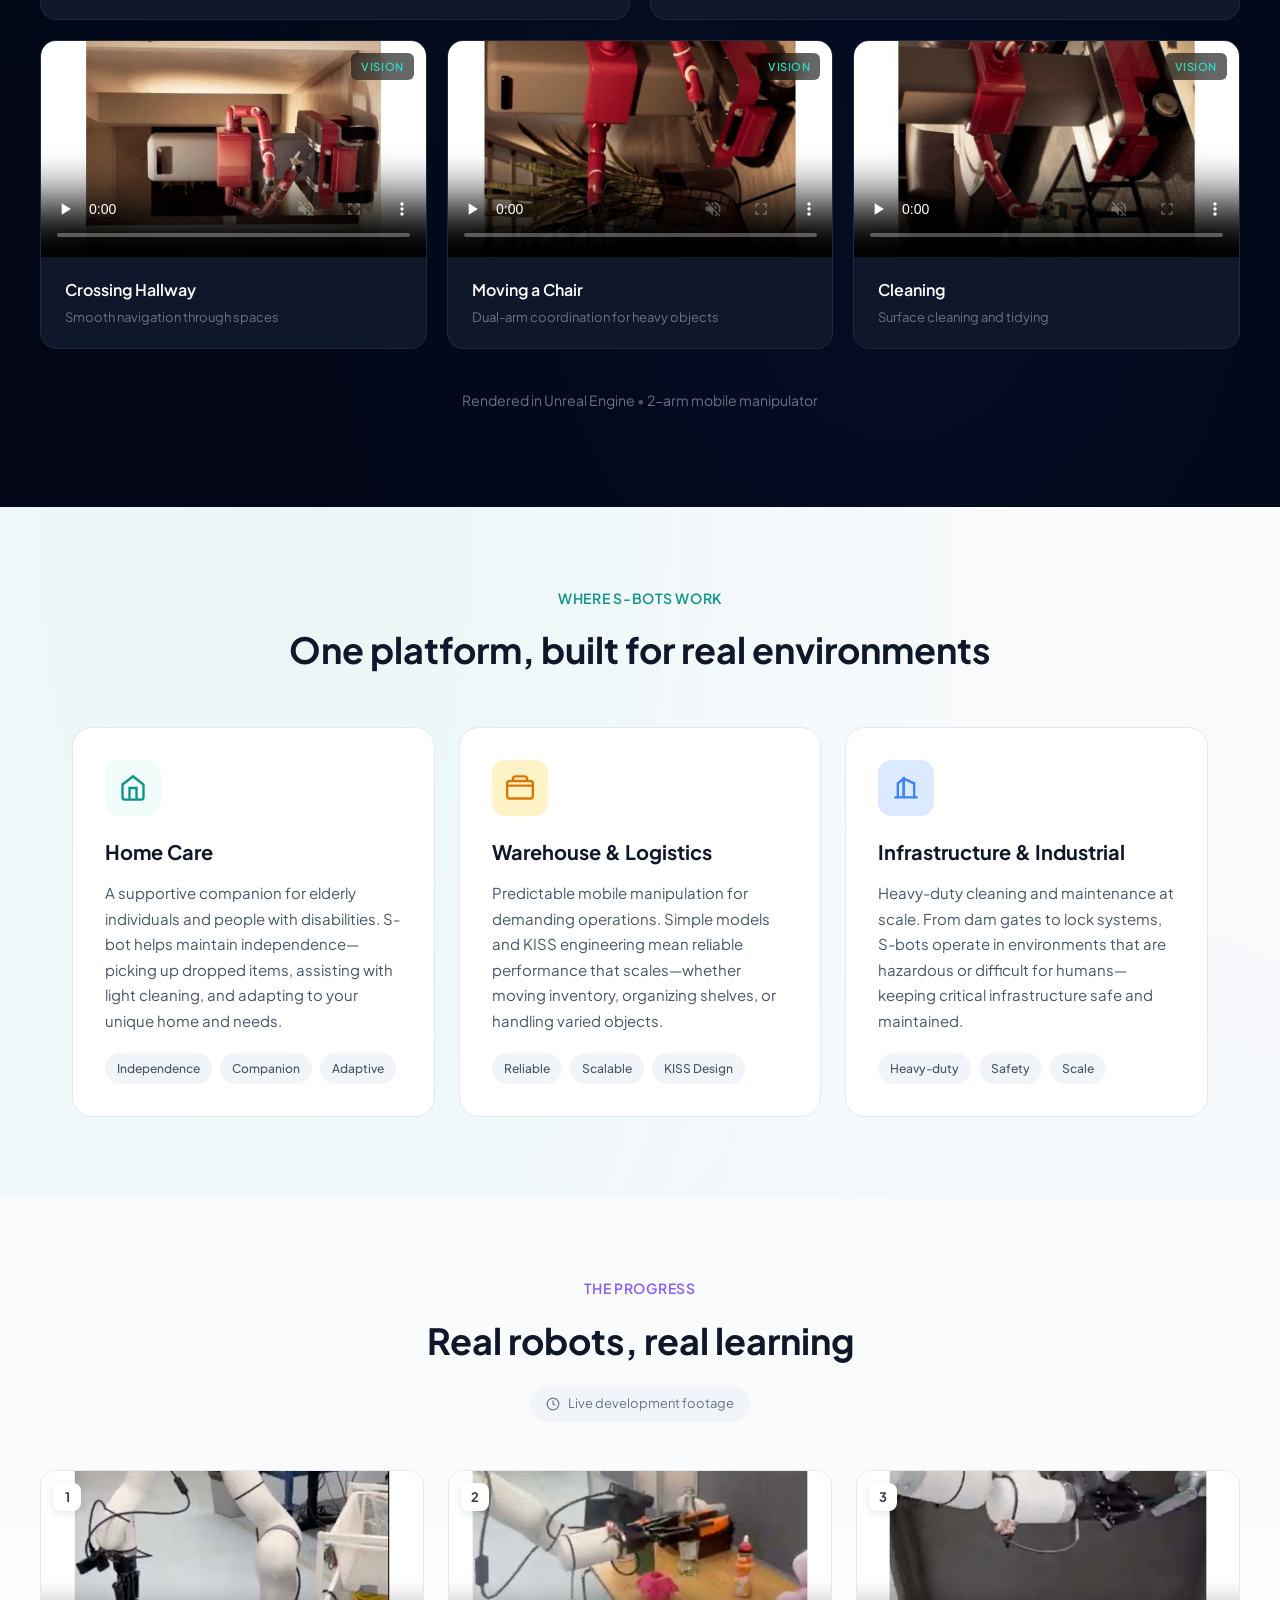
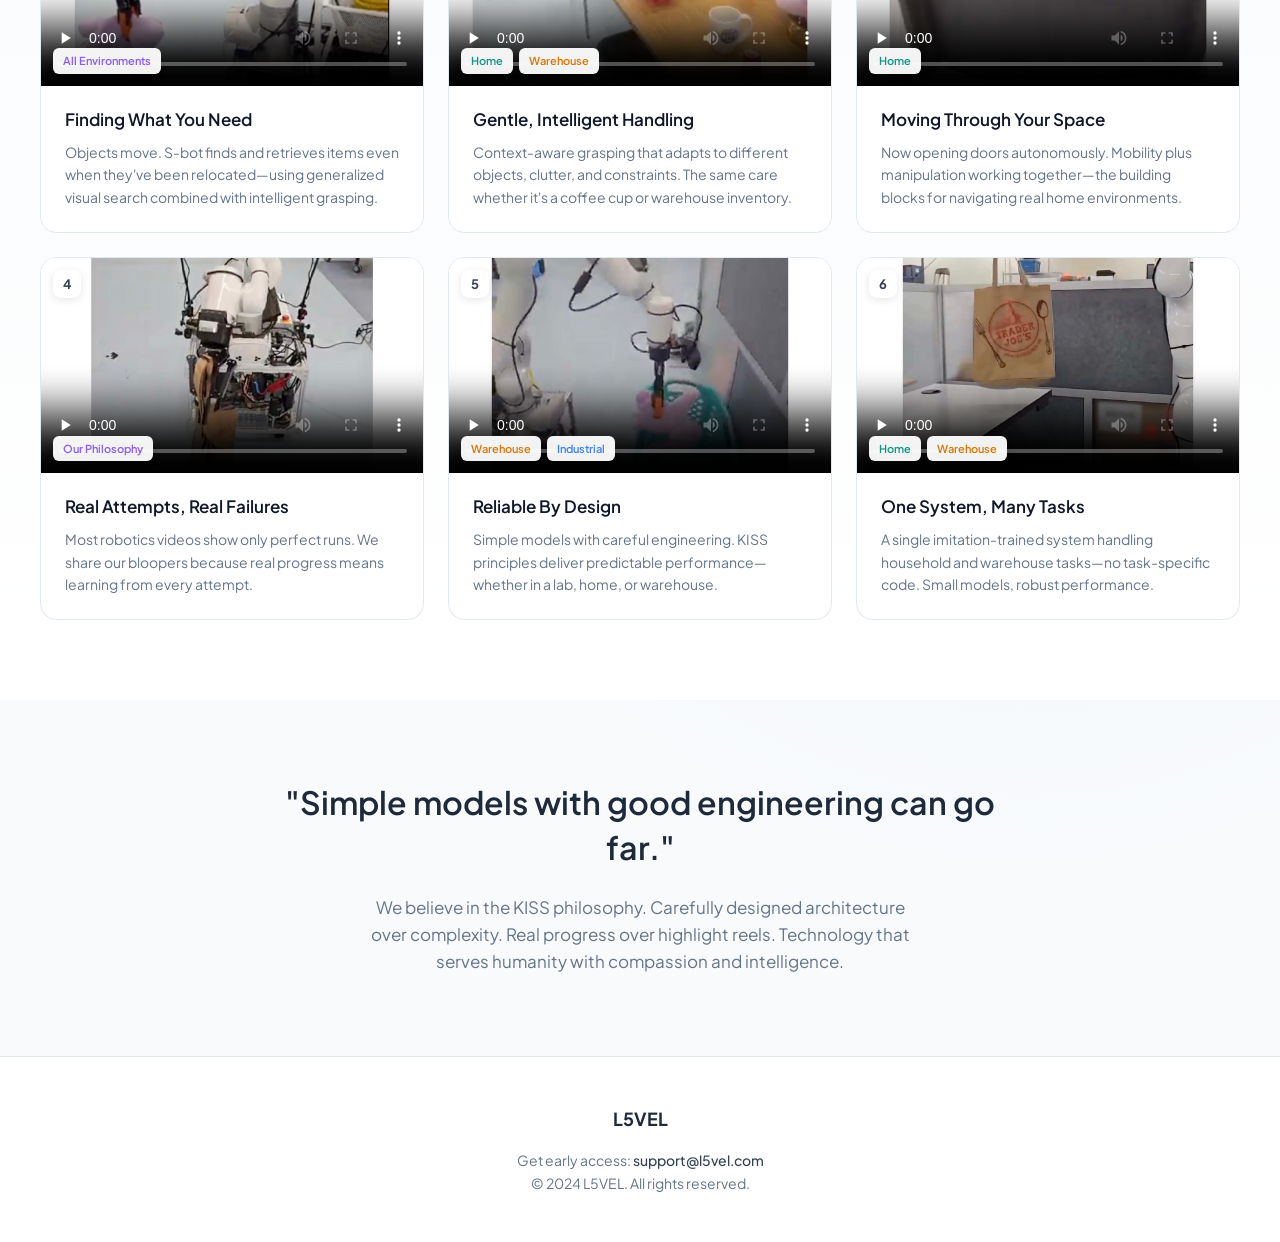
==== commit 406791ab: "Update index.html" ====
--- a/index.html
+++ b/index.html
@@ -325,18 +325,26 @@
             margin: 0 auto;
         }
 
+        /* UPDATED GRID LOGIC: 
+           Using 6 columns allows us to create a symmetrical layout where
+           the top 2 cards take 50% width (span 3) and the bottom 3 cards
+           take 33% width (span 2).
+        */
         .vision-grid {
             display: grid;
-            grid-template-columns: repeat(3, 1fr);
+            grid-template-columns: repeat(6, 1fr);
             gap: 1.25rem;
         }
 
-        /* First two cards span larger */
-        .vision-grid .vision-card:nth-child(1) {
+        /* Target First AND Second cards to be large (50% width each) */
+        .vision-grid .vision-card:nth-child(1),
+        .vision-grid .vision-card:nth-child(2) {
+            grid-column: span 3;
+        }
+
+        .vision-card {
+            /* Default: span 2 columns (equates to 1/3 width in a 6-col grid) */
             grid-column: span 2;
-        }
-
-        .vision-card {
             position: relative;
             border-radius: 16px;
             overflow: hidden;
@@ -621,7 +629,7 @@
 
         .progress-grid {
             display: grid;
-            grid-template-columns: repeat(auto-fit, minmax(340px, 1fr));
+            grid-template-columns: repeat(3, 1fr);
             gap: 1.5rem;
         }
 
@@ -645,6 +653,13 @@
             display: flex;
             align-items: center;
             justify-content: center;
+        }
+
+        .video-thumbnail video {
+            width: 100%;
+            height: 100%;
+            object-fit: cover;
+            display: block;
         }
 
         .play-btn {
@@ -818,10 +833,24 @@
            ============================================ */
         @media (max-width: 900px) {
             .vision-grid {
-                grid-template-columns: 1fr 1fr;
-            }
-            .vision-grid .vision-card:nth-child(1) {
+                /* On tablet, switch to 2 columns */
+                grid-template-columns: repeat(2, 1fr);
+            }
+            
+            /* Ensure the two main cards stay large (full width or equal split) */
+            /* Let's make them span 2 (full width) so they are stacked and huge on tablet */
+            .vision-grid .vision-card:nth-child(1),
+            .vision-grid .vision-card:nth-child(2) {
                 grid-column: span 2;
+            }
+
+            /* Regular cards span 1 (half width) */
+            .vision-card {
+                grid-column: span 1;
+            }
+            
+            .progress-grid {
+                grid-template-columns: repeat(2, 1fr);
             }
         }
 
@@ -853,7 +882,10 @@
                 grid-template-columns: 1fr;
             }
 
-            .vision-grid .vision-card:nth-child(1) {
+            /* All cards stack on mobile */
+            .vision-grid .vision-card:nth-child(1),
+            .vision-grid .vision-card:nth-child(2),
+            .vision-card {
                 grid-column: span 1;
             }
 
@@ -870,9 +902,6 @@
 </head>
 <body>
 
-    <!-- ============================================
-         HERO SECTION
-         ============================================ -->
     <section class="hero">
         <nav>
             <a href="https://l5vel.com" class="logo">
@@ -884,20 +913,6 @@
 
         <div class="hero-fallback"></div>
 
-        <!-- 
-            =============================================
-            HERO VIDEO BACKGROUND
-            =============================================
-            Replace "hero_video.mp4" with your best cinematic Unreal Engine render.
-            Suggestion: Use "crossing hallway" or "pouring tea" render.
-            
-            Video Requirements:
-            - MP4 format, H.264 codec
-            - 10-30 second seamless loop
-            - Under 10MB for fast loading
-            - Resolution: 1920x1080 or higher
-            - Should be visually stunning but subtle enough for text overlay
-        -->
         <div class="hero-video-container">
             <video 
                 class="hero-video"
@@ -948,9 +963,6 @@
         </div>
     </section>
 
-    <!-- ============================================
-         VISION SECTION (Unreal Renders)
-         ============================================ -->
     <section class="vision-section" id="vision">
         <div class="vision-container">
             <div class="vision-header">
@@ -959,25 +971,9 @@
                 <p class="vision-subtitle">A glimpse of S-bot's capabilities, rendered in Unreal Engine</p>
             </div>
 
-            <!-- 
-                =============================================
-                UNREAL RENDER VIDEOS
-                =============================================
-                Replace each "YOUR_VIDEO_*.mp4" with your actual render URLs.
-                Videos should autoplay muted on hover (JS) or play inline.
-            -->
             <div class="vision-grid">
-                <!-- Card 1: Pouring Tea (featured, larger) -->
                 <article class="vision-card">
                     <div class="vision-card-video">
-                        <!-- 
-                            =============================================
-                            UNREAL VIDEO 1: Pouring Tea
-                            =============================================
-                            Replace "unreal_video1.mp4" with your actual Unreal Engine render
-                            This is a featured card (larger size)
-                            Recommended: High-quality render showing precision manipulation
-                        -->
                         <video 
                             width="100%" 
                             height="100%" 
@@ -999,16 +995,8 @@
                     </div>
                 </article>
 
-                <!-- Card 2: Vacuuming -->
                 <article class="vision-card">
                     <div class="vision-card-video">
-                        <!-- 
-                            =============================================
-                            UNREAL VIDEO 2: Vacuuming
-                            =============================================
-                            Replace "unreal_video2.mp4" with your actual Unreal Engine render
-                            Recommended: Render showing autonomous floor cleaning
-                        -->
                         <video 
                             width="100%" 
                             height="100%" 
@@ -1030,16 +1018,8 @@
                     </div>
                 </article>
 
-                <!-- Card 3: Crossing Hallway -->
                 <article class="vision-card">
                     <div class="vision-card-video">
-                        <!-- 
-                            =============================================
-                            UNREAL VIDEO 3: Crossing Hallway
-                            =============================================
-                            Replace "unreal_video3.mp4" with your actual Unreal Engine render
-                            Recommended: Render showing smooth navigation through spaces
-                        -->
                         <video 
                             width="100%" 
                             height="100%" 
@@ -1061,16 +1041,8 @@
                     </div>
                 </article>
 
-                <!-- Card 4: Moving Chair -->
                 <article class="vision-card">
                     <div class="vision-card-video">
-                        <!-- 
-                            =============================================
-                            UNREAL VIDEO 4: Moving a Chair
-                            =============================================
-                            Replace "unreal_video4.mp4" with your actual Unreal Engine render
-                            Recommended: Render showing dual-arm coordination for heavy objects
-                        -->
                         <video 
                             width="100%" 
                             height="100%" 
@@ -1092,16 +1064,8 @@
                     </div>
                 </article>
 
-                <!-- Card 5: Cleaning -->
                 <article class="vision-card">
                     <div class="vision-card-video">
-                        <!-- 
-                            =============================================
-                            UNREAL VIDEO 5: Cleaning
-                            =============================================
-                            Replace "unreal_video5.mp4" with your actual Unreal Engine render
-                            Recommended: Render showing surface cleaning and tidying
-                        -->
                         <video 
                             width="100%" 
                             height="100%" 
@@ -1130,14 +1094,10 @@
         </div>
     </section>
 
-    <!-- ============================================
-         MAIN PAGE CONTENT
-         ============================================ -->
     <div class="page-content">
         <div class="bg-gradient"></div>
         <div class="content-inner">
 
-            <!-- Verticals Section -->
             <section class="verticals">
                 <div class="section-header">
                     <p class="section-label">Where S-bots Work</p>
@@ -1211,7 +1171,6 @@
                 </div>
             </section>
 
-            <!-- Progress Section (Real Footage) -->
             <section class="progress-section" id="progress">
                 <div class="progress-container">
                     <div class="section-header progress-header">
@@ -1229,23 +1188,9 @@
                         </span>
                     </div>
 
-                    <!-- 
-                        =============================================
-                        REAL FOOTAGE VIDEOS
-                        =============================================
-                        Replace each placeholder with your LinkedIn video embeds.
-                    -->
                     <div class="progress-grid">
                         <article class="video-card">
                             <div class="video-thumbnail">
-                                <!-- 
-                                    =============================================
-                                    VIDEO 1: Finding What You Need
-                                    =============================================
-                                    Replace "video_1.mp4" with your actual video file
-                                    Supported formats: MP4, WebM
-                                    Recommended: MP4 with H.264 codec
-                                -->
                                 <video 
                                     width="100%" 
                                     height="100%" 
@@ -1271,14 +1216,6 @@
 
                         <article class="video-card">
                             <div class="video-thumbnail">
-                                <!-- 
-                                    =============================================
-                                    VIDEO 2: Gentle, Intelligent Handling
-                                    =============================================
-                                    Replace "video_2.mp4" with your actual video file
-                                    Supported formats: MP4, WebM
-                                    Recommended: MP4 with H.264 codec
-                                -->
                                 <video 
                                     width="100%" 
                                     height="100%" 
@@ -1305,14 +1242,6 @@
 
                         <article class="video-card">
                             <div class="video-thumbnail">
-                                <!-- 
-                                    =============================================
-                                    VIDEO 3: Moving Through Your Space
-                                    =============================================
-                                    Replace "video_3.mp4" with your actual video file
-                                    Supported formats: MP4, WebM
-                                    Recommended: MP4 with H.264 codec
-                                -->
                                 <video 
                                     width="100%" 
                                     height="100%" 
@@ -1338,14 +1267,6 @@
 
                         <article class="video-card">
                             <div class="video-thumbnail">
-                                <!-- 
-                                    =============================================
-                                    VIDEO 4: Real Attempts, Real Failures
-                                    =============================================
-                                    Replace "video_4.mp4" with your actual video file
-                                    Supported formats: MP4, WebM
-                                    Recommended: MP4 with H.264 codec
-                                -->
                                 <video 
                                     width="100%" 
                                     height="100%" 
@@ -1371,14 +1292,6 @@
 
                         <article class="video-card">
                             <div class="video-thumbnail">
-                                <!-- 
-                                    =============================================
-                                    VIDEO 5: Reliable By Design
-                                    =============================================
-                                    Replace "video_5.mp4" with your actual video file
-                                    Supported formats: MP4, WebM
-                                    Recommended: MP4 with H.264 codec
-                                -->
                                 <video 
                                     width="100%" 
                                     height="100%" 
@@ -1405,14 +1318,6 @@
 
                         <article class="video-card">
                             <div class="video-thumbnail">
-                                <!-- 
-                                    =============================================
-                                    VIDEO 6: One System, Many Tasks
-                                    =============================================
-                                    Replace "video_6.mp4" with your actual video file
-                                    Supported formats: MP4, WebM
-                                    Recommended: MP4 with H.264 codec
-                                -->
                                 <video 
                                     width="100%" 
                                     height="100%" 
@@ -1440,7 +1345,6 @@
                 </div>
             </section>
 
-            <!-- Philosophy Section -->
             <section class="philosophy">
                 <p class="philosophy-quote">
                     "Simple models with good engineering can go far."
@@ -1450,15 +1354,18 @@
                     Real progress over highlight reels. Technology that serves humanity with compassion and intelligence.
                 </p>
             </section>
-            <!-- Footer -->
             <footer>
                 <div class="footer-content">
                     <p class="footer-brand">L5VEL</p>
                     <p class="footer-contact">
-                        Get early access: <a href="mailto:info@l5vel.com" id="contact">info@l5vel.com</a>
+                        Get early access: <a href="mailto:support@l5vel.com" id="contact">support@l5vel.com</a>
+                    </p>
+                    <p class="footer-text">
+                        &copy; 2024 L5VEL. All rights reserved.
                     </p>
                 </div>
             </footer>
         </div>
-    </body>
-</html>+    </div>
+</body>
+</html>
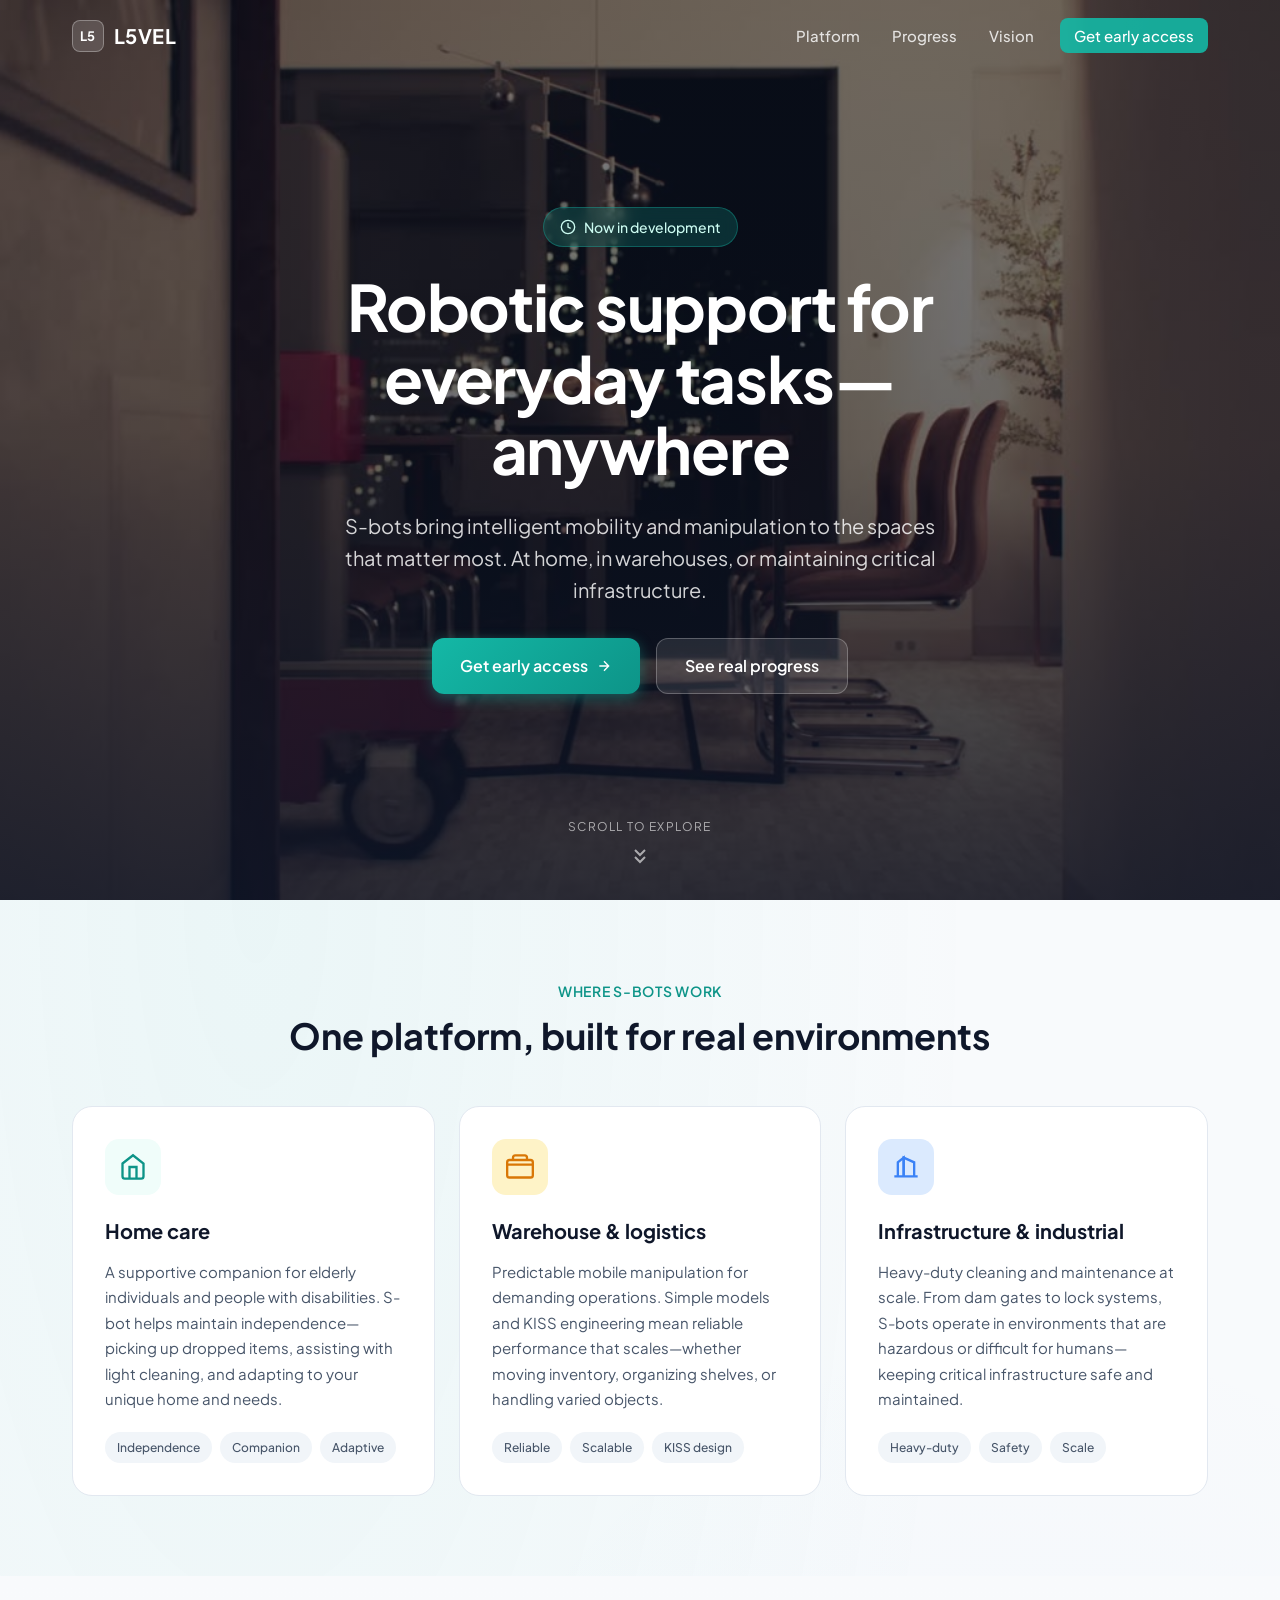
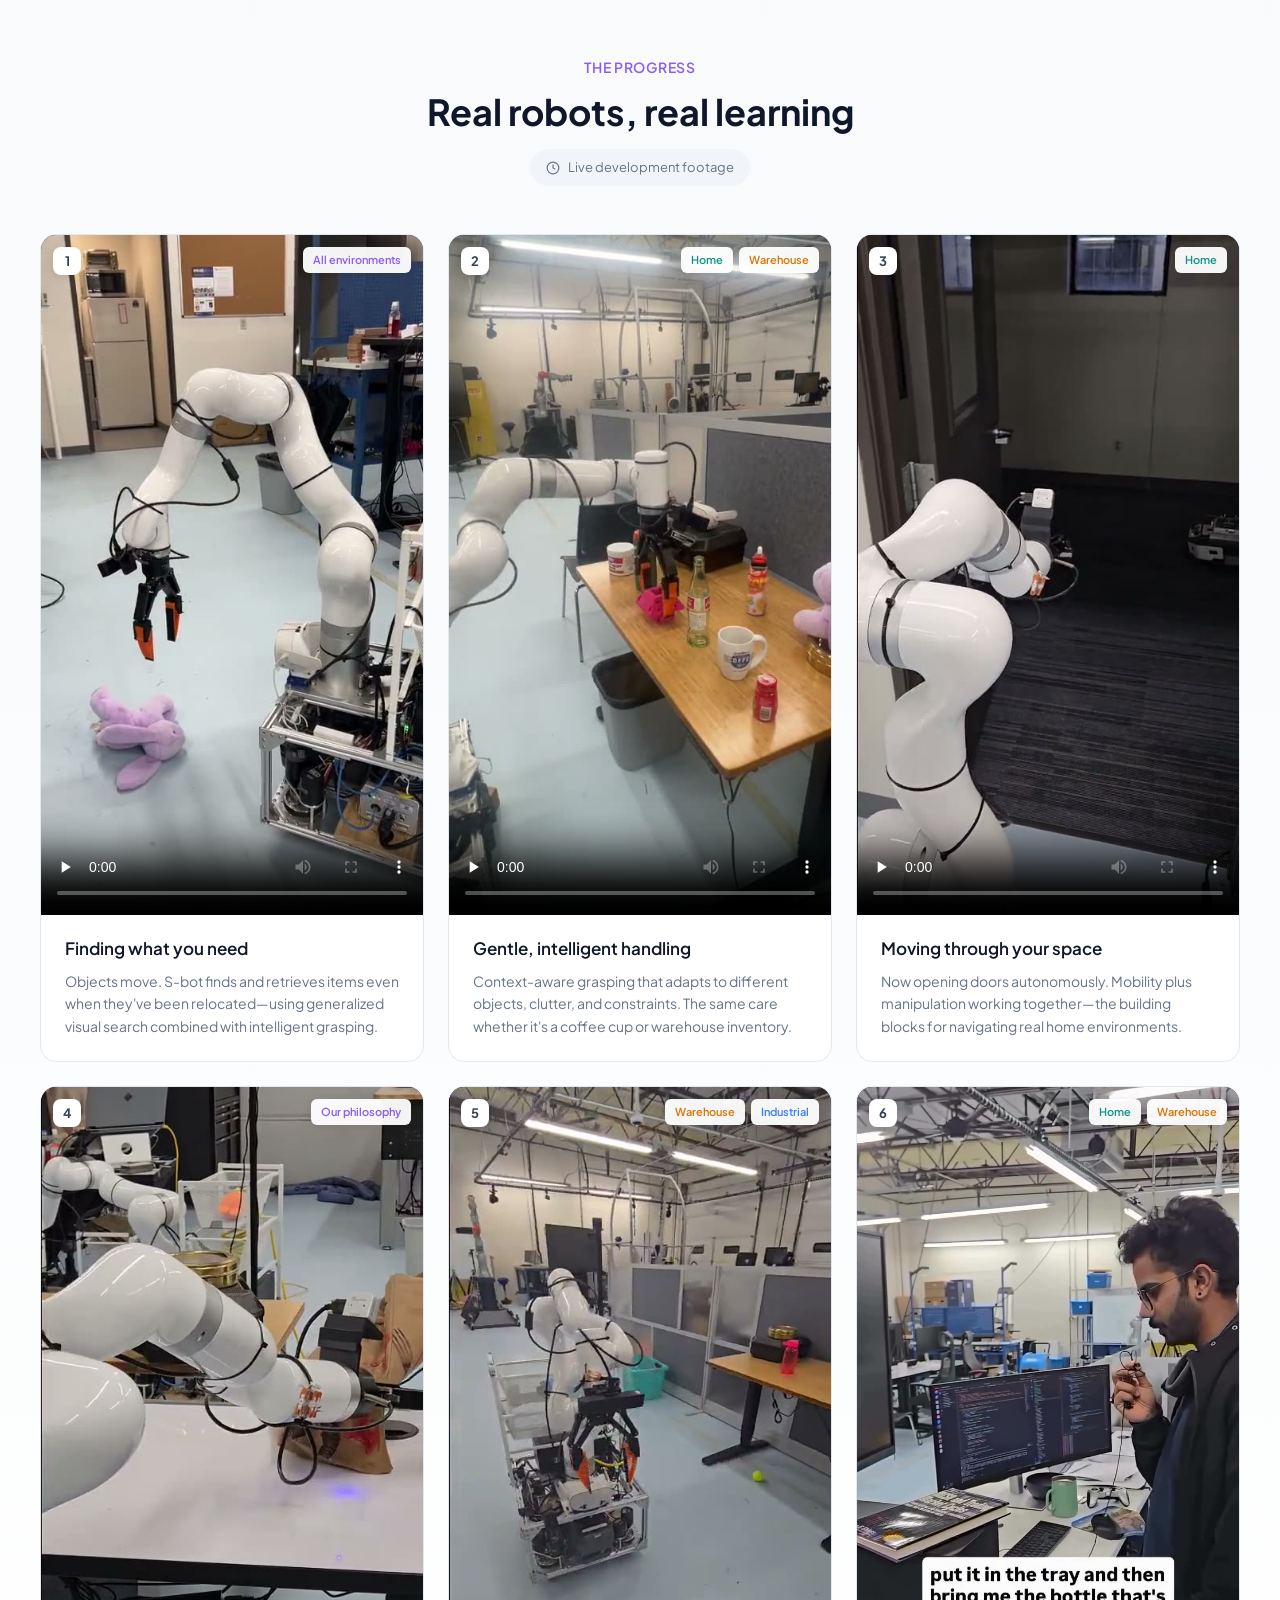
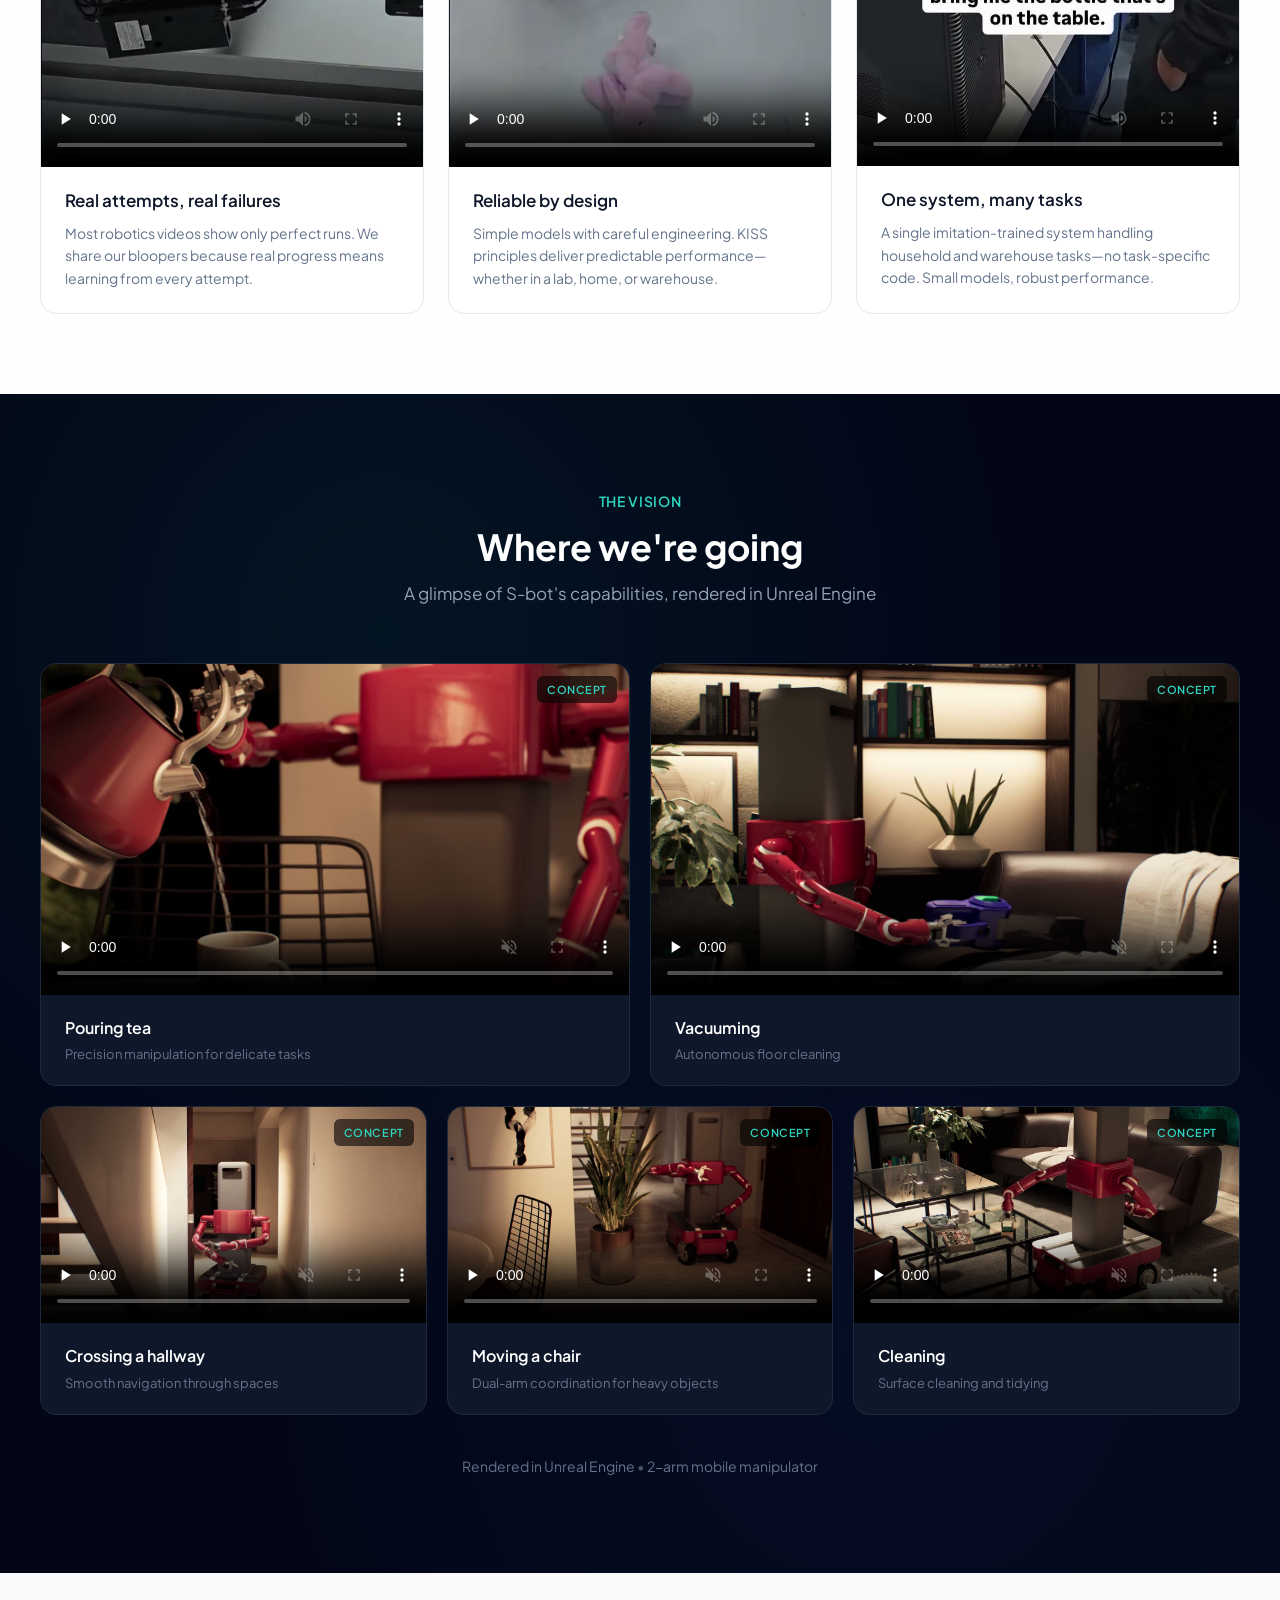
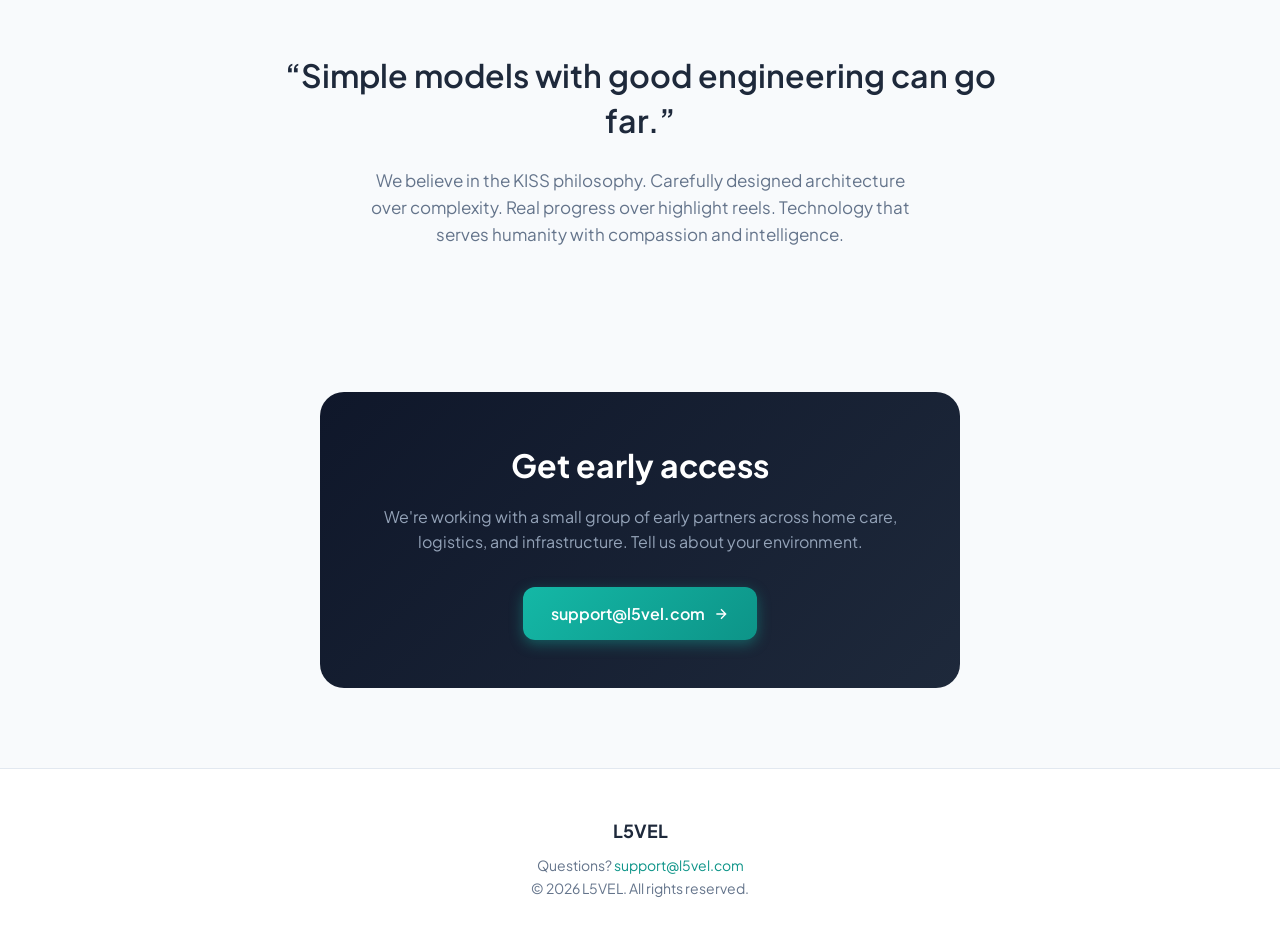
==== commit 72112808: "Restructure site, fix broken media, and cut page weight The page was a single 48KB index.html with 1" ====
--- a/index.html
+++ b/index.html
@@ -3,1369 +3,487 @@
 <head>
     <meta charset="UTF-8">
     <meta name="viewport" content="width=device-width, initial-scale=1.0">
-    <title>S-bots | Robotic Support for Everyday Tasks</title>
+
+    <title>L5VEL — Robotic support for everyday tasks</title>
+    <meta name="description" content="S-bots bring intelligent mobility and manipulation to homes, warehouses and critical infrastructure. Built on simple models and careful engineering.">
+    <link rel="canonical" href="https://l5vel.com/">
+    <meta name="theme-color" content="#0f172a">
+
+    <!-- Open Graph / social -->
+    <meta property="og:type" content="website">
+    <meta property="og:url" content="https://l5vel.com/">
+    <meta property="og:title" content="L5VEL — Robotic support for everyday tasks">
+    <meta property="og:description" content="S-bots bring intelligent mobility and manipulation to homes, warehouses and critical infrastructure.">
+    <meta property="og:image" content="https://l5vel.com/assets/posters/hero.jpg">
+    <meta name="twitter:card" content="summary_large_image">
+    <meta name="twitter:title" content="L5VEL — Robotic support for everyday tasks">
+    <meta name="twitter:description" content="S-bots bring intelligent mobility and manipulation to homes, warehouses and critical infrastructure.">
+    <meta name="twitter:image" content="https://l5vel.com/assets/posters/hero.jpg">
+
+    <link rel="icon" href="data:image/svg+xml,<svg xmlns='http://www.w3.org/2000/svg' viewBox='0 0 32 32'><rect width='32' height='32' rx='7' fill='%230f172a'/><text x='16' y='22' font-family='system-ui,sans-serif' font-size='15' font-weight='700' fill='%232dd4bf' text-anchor='middle'>L5</text></svg>">
+
     <link rel="preconnect" href="https://fonts.googleapis.com">
     <link rel="preconnect" href="https://fonts.gstatic.com" crossorigin>
     <link href="https://fonts.googleapis.com/css2?family=Plus+Jakarta+Sans:wght@400;500;600;700&display=swap" rel="stylesheet">
-    <style>
-        * {
-            margin: 0;
-            padding: 0;
-            box-sizing: border-box;
-        }
-
-        :root {
-            --teal-50: #f0fdfa;
-            --teal-100: #ccfbf1;
-            --teal-400: #2dd4bf;
-            --teal-500: #14b8a6;
-            --teal-600: #0d9488;
-            --teal-700: #0f766e;
-            --slate-50: #f8fafc;
-            --slate-100: #f1f5f9;
-            --slate-200: #e2e8f0;
-            --slate-300: #cbd5e1;
-            --slate-400: #94a3b8;
-            --slate-500: #64748b;
-            --slate-600: #475569;
-            --slate-700: #334155;
-            --slate-800: #1e293b;
-            --slate-900: #0f172a;
-            --slate-950: #020617;
-            --amber-500: #f59e0b;
-            --blue-500: #3b82f6;
-            --violet-500: #8b5cf6;
-        }
-
-        body {
-            font-family: 'Plus Jakarta Sans', system-ui, -apple-system, sans-serif;
-            background-color: var(--slate-50);
-            color: var(--slate-800);
-            line-height: 1.6;
-        }
-
-        /* ============================================
-           NAVIGATION
-           ============================================ */
-        nav {
-            position: absolute;
-            top: 0;
-            left: 0;
-            right: 0;
-            z-index: 100;
-            padding: 1.5rem 2rem;
-            display: flex;
-            justify-content: space-between;
-            align-items: center;
-            max-width: 1200px;
-            margin: 0 auto;
-        }
-
-        .logo {
-            font-weight: 700;
-            font-size: 1.5rem;
-            color: white;
-            text-decoration: none;
-            display: flex;
-            align-items: center;
-            gap: 0.5rem;
-        }
-
-        .logo-mark {
-            width: 32px;
-            height: 32px;
-            background: rgba(255, 255, 255, 0.2);
-            backdrop-filter: blur(8px);
-            border: 1px solid rgba(255, 255, 255, 0.3);
-            border-radius: 8px;
-            display: flex;
-            align-items: center;
-            justify-content: center;
-            color: white;
-            font-size: 0.875rem;
-            font-weight: 700;
-        }
-
-        .nav-link {
-            color: rgba(255, 255, 255, 0.8);
-            text-decoration: none;
-            font-weight: 500;
-            padding: 0.5rem 1rem;
-            border-radius: 8px;
-            transition: all 0.2s;
-            background: rgba(255, 255, 255, 0.1);
-            backdrop-filter: blur(8px);
-        }
-
-        .nav-link:hover {
-            color: white;
-            background: rgba(255, 255, 255, 0.2);
-        }
-
-        /* ============================================
-           HERO WITH VIDEO BACKGROUND
-           ============================================ */
-        .hero {
-            position: relative;
-            min-height: 100vh;
-            display: flex;
-            align-items: center;
-            justify-content: center;
-            overflow: hidden;
-        }
-
-        .hero-video-container {
-            position: absolute;
-            inset: 0;
-            z-index: 0;
-        }
-
-        .hero-video {
-            width: 100%;
-            height: 100%;
-            object-fit: cover;
-        }
-
-        .hero-overlay {
-            position: absolute;
-            inset: 0;
-            background: linear-gradient(
-                to bottom,
-                rgba(15, 23, 42, 0.5) 0%,
-                rgba(15, 23, 42, 0.6) 50%,
-                rgba(15, 23, 42, 0.8) 100%
-            );
-            z-index: 1;
-        }
-
-        .hero-fallback {
-            position: absolute;
-            inset: 0;
-            background: linear-gradient(135deg, var(--slate-900) 0%, var(--slate-800) 100%);
-            z-index: -1;
-        }
-
-        .hero-content {
-            position: relative;
-            z-index: 2;
-            text-align: center;
-            padding: 2rem;
-            max-width: 800px;
-        }
-
-        .hero-badge {
-            display: inline-flex;
-            align-items: center;
-            gap: 0.5rem;
-            padding: 0.5rem 1rem;
-            background: rgba(20, 184, 166, 0.2);
-            border: 1px solid rgba(20, 184, 166, 0.3);
-            border-radius: 100px;
-            margin-bottom: 1.5rem;
-            color: var(--teal-100);
-            font-size: 0.875rem;
-            font-weight: 500;
-            backdrop-filter: blur(8px);
-            animation: fadeInUp 0.6s ease-out;
-        }
-
-        .hero h1 {
-            font-size: clamp(2.5rem, 6vw, 4rem);
-            font-weight: 700;
-            color: white;
-            line-height: 1.15;
-            margin-bottom: 1.5rem;
-            animation: fadeInUp 0.6s ease-out 0.1s both;
-        }
-
-        .hero-description {
-            font-size: 1.25rem;
-            color: rgba(255, 255, 255, 0.8);
-            max-width: 600px;
-            margin: 0 auto 2rem;
-            animation: fadeInUp 0.6s ease-out 0.2s both;
-        }
-
-        .hero-cta {
-            display: flex;
-            gap: 1rem;
-            justify-content: center;
-            flex-wrap: wrap;
-            animation: fadeInUp 0.6s ease-out 0.3s both;
-        }
-
-        .btn {
-            padding: 0.875rem 1.75rem;
-            border-radius: 12px;
-            font-weight: 600;
-            font-size: 1rem;
-            text-decoration: none;
-            transition: all 0.2s;
-            display: inline-flex;
-            align-items: center;
-            gap: 0.5rem;
-        }
-
-        .btn-primary {
-            background: linear-gradient(135deg, var(--teal-500), var(--teal-600));
-            color: white;
-            box-shadow: 0 4px 14px rgba(20, 184, 166, 0.4);
-        }
-
-        .btn-primary:hover {
-            transform: translateY(-2px);
-            box-shadow: 0 6px 20px rgba(20, 184, 166, 0.5);
-        }
-
-        .btn-secondary {
-            background: rgba(255, 255, 255, 0.1);
-            color: white;
-            border: 1px solid rgba(255, 255, 255, 0.2);
-            backdrop-filter: blur(8px);
-        }
-
-        .btn-secondary:hover {
-            background: rgba(255, 255, 255, 0.2);
-            border-color: rgba(255, 255, 255, 0.3);
-        }
-
-        .scroll-indicator {
-            position: absolute;
-            bottom: 2rem;
-            left: 0;
-            right: 0;
-            z-index: 2;
-            display: flex;
-            justify-content: center;
-            animation: fadeInUp 0.6s ease-out 0.5s both;
-        }
-
-        .scroll-indicator a {
-            display: flex;
-            flex-direction: column;
-            align-items: center;
-            gap: 0.5rem;
-            color: rgba(255, 255, 255, 0.6);
-            text-decoration: none;
-            font-size: 0.75rem;
-            text-transform: uppercase;
-            letter-spacing: 0.1em;
-            transition: color 0.2s;
-            text-align: center;
-        }
-
-        .scroll-indicator a:hover {
-            color: rgba(255, 255, 255, 0.9);
-        }
-
-        .scroll-arrow {
-            width: 24px;
-            height: 24px;
-            animation: bounce 2s infinite;
-        }
-
-        @keyframes bounce {
-            0%, 20%, 50%, 80%, 100% { transform: translateY(0); }
-            40% { transform: translateY(6px); }
-            60% { transform: translateY(3px); }
-        }
-
-        /* ============================================
-           VISION SECTION (Unreal Renders)
-           ============================================ */
-        .vision-section {
-            background: var(--slate-950);
-            padding: 6rem 2rem;
-            position: relative;
-            overflow: hidden;
-        }
-
-        .vision-section::before {
-            content: '';
-            position: absolute;
-            inset: 0;
-            background: 
-                radial-gradient(ellipse at 30% 20%, rgba(20, 184, 166, 0.08) 0%, transparent 50%),
-                radial-gradient(ellipse at 70% 80%, rgba(59, 130, 246, 0.06) 0%, transparent 50%);
-            pointer-events: none;
-        }
-
-        .vision-container {
-            max-width: 1200px;
-            margin: 0 auto;
-            position: relative;
-            z-index: 1;
-        }
-
-        .vision-header {
-            text-align: center;
-            margin-bottom: 3.5rem;
-        }
-
-        .vision-label {
-            font-size: 0.75rem;
-            font-weight: 600;
-            color: var(--teal-400);
-            text-transform: uppercase;
-            letter-spacing: 0.15em;
-            margin-bottom: 0.75rem;
-        }
-
-        .vision-title {
-            font-size: clamp(2rem, 5vw, 2.75rem);
-            font-weight: 700;
-            color: white;
-            margin-bottom: 1rem;
-        }
-
-        .vision-subtitle {
-            font-size: 1.0625rem;
-            color: var(--slate-400);
-            max-width: 500px;
-            margin: 0 auto;
-        }
-
-        /* UPDATED GRID LOGIC: 
-           Using 6 columns allows us to create a symmetrical layout where
-           the top 2 cards take 50% width (span 3) and the bottom 3 cards
-           take 33% width (span 2).
-        */
-        .vision-grid {
-            display: grid;
-            grid-template-columns: repeat(6, 1fr);
-            gap: 1.25rem;
-        }
-
-        /* Target First AND Second cards to be large (50% width each) */
-        .vision-grid .vision-card:nth-child(1),
-        .vision-grid .vision-card:nth-child(2) {
-            grid-column: span 3;
-        }
-
-        .vision-card {
-            /* Default: span 2 columns (equates to 1/3 width in a 6-col grid) */
-            grid-column: span 2;
-            position: relative;
-            border-radius: 16px;
-            overflow: hidden;
-            background: var(--slate-900);
-            border: 1px solid var(--slate-800);
-            transition: all 0.4s ease;
-        }
-
-        .vision-card:hover {
-            border-color: var(--slate-700);
-            transform: translateY(-4px);
-            box-shadow: 0 20px 40px rgba(0, 0, 0, 0.4);
-        }
-
-        .vision-card-video {
-            aspect-ratio: 16/9;
-            position: relative;
-            overflow: hidden;
-        }
-
-        .vision-card video {
-            width: 100%;
-            height: 100%;
-            object-fit: cover;
-        }
-
-        .vision-card-placeholder {
-            width: 100%;
-            height: 100%;
-            background: linear-gradient(135deg, var(--slate-800), var(--slate-900));
-            display: flex;
-            align-items: center;
-            justify-content: center;
-        }
-
-        .vision-play-btn {
-            width: 64px;
-            height: 64px;
-            background: rgba(255, 255, 255, 0.1);
-            backdrop-filter: blur(8px);
-            border: 1px solid rgba(255, 255, 255, 0.2);
-            border-radius: 50%;
-            display: flex;
-            align-items: center;
-            justify-content: center;
-            transition: all 0.3s;
-        }
-
-        .vision-card:hover .vision-play-btn {
-            background: rgba(255, 255, 255, 0.2);
-            transform: scale(1.1);
-        }
-
-        .vision-play-btn svg {
-            width: 24px;
-            height: 24px;
-            fill: white;
-            margin-left: 4px;
-        }
-
-        .vision-card-content {
-            padding: 1.25rem 1.5rem;
-        }
-
-        .vision-card-title {
-            font-size: 1rem;
-            font-weight: 600;
-            color: white;
-            margin-bottom: 0.25rem;
-        }
-
-        .vision-card-desc {
-            font-size: 0.8125rem;
-            color: var(--slate-500);
-        }
-
-        .vision-badge {
-            position: absolute;
-            top: 12px;
-            right: 12px;
-            font-size: 0.6875rem;
-            font-weight: 600;
-            padding: 0.3rem 0.625rem;
-            border-radius: 6px;
-            background: rgba(0, 0, 0, 0.6);
-            backdrop-filter: blur(8px);
-            color: var(--teal-400);
-            text-transform: uppercase;
-            letter-spacing: 0.05em;
-        }
-
-        .vision-footer {
-            text-align: center;
-            margin-top: 2.5rem;
-            color: var(--slate-500);
-            font-size: 0.875rem;
-        }
-
-        .vision-footer span {
-            color: var(--slate-600);
-        }
-
-        /* ============================================
-           VERTICALS SECTION
-           ============================================ */
-        .page-content {
-            position: relative;
-            background: var(--slate-50);
-        }
-
-        .bg-gradient {
-            position: absolute;
-            inset: 0;
-            background: 
-                radial-gradient(ellipse at 20% 0%, rgba(20, 184, 166, 0.06) 0%, transparent 50%),
-                radial-gradient(ellipse at 80% 50%, rgba(59, 130, 246, 0.04) 0%, transparent 50%);
-            pointer-events: none;
-        }
-
-        .content-inner {
-            position: relative;
-            z-index: 1;
-        }
-
-        .verticals {
-            padding: 5rem 2rem;
-            max-width: 1200px;
-            margin: 0 auto;
-        }
-
-        .section-header {
-            text-align: center;
-            margin-bottom: 3rem;
-        }
-
-        .section-label {
-            font-size: 0.875rem;
-            font-weight: 600;
-            color: var(--teal-600);
-            text-transform: uppercase;
-            letter-spacing: 0.05em;
-            margin-bottom: 0.75rem;
-        }
-
-        .section-title {
-            font-size: clamp(1.75rem, 4vw, 2.25rem);
-            font-weight: 700;
-            color: var(--slate-900);
-        }
-
-        .verticals-grid {
-            display: grid;
-            grid-template-columns: repeat(auto-fit, minmax(300px, 1fr));
-            gap: 1.5rem;
-        }
-
-        .vertical-card {
-            background: white;
-            border-radius: 20px;
-            padding: 2rem;
-            border: 1px solid var(--slate-200);
-            transition: all 0.3s ease;
-            position: relative;
-            overflow: hidden;
-        }
-
-        .vertical-card::before {
-            content: '';
-            position: absolute;
-            top: 0;
-            left: 0;
-            right: 0;
-            height: 4px;
-            opacity: 0;
-            transition: opacity 0.3s;
-        }
-
-        .vertical-card:hover {
-            transform: translateY(-4px);
-            box-shadow: 0 12px 40px rgba(0, 0, 0, 0.08);
-            border-color: transparent;
-        }
-
-        .vertical-card:hover::before {
-            opacity: 1;
-        }
-
-        .vertical-card.home::before { background: linear-gradient(90deg, var(--teal-500), var(--teal-400)); }
-        .vertical-card.warehouse::before { background: linear-gradient(90deg, var(--amber-500), #fbbf24); }
-        .vertical-card.industrial::before { background: linear-gradient(90deg, var(--blue-500), #60a5fa); }
-
-        .vertical-icon {
-            width: 56px;
-            height: 56px;
-            border-radius: 14px;
-            display: flex;
-            align-items: center;
-            justify-content: center;
-            margin-bottom: 1.25rem;
-        }
-
-        .vertical-card.home .vertical-icon { background: var(--teal-50); color: var(--teal-600); }
-        .vertical-card.warehouse .vertical-icon { background: #fef3c7; color: #d97706; }
-        .vertical-card.industrial .vertical-icon { background: #dbeafe; color: var(--blue-500); }
-
-        .vertical-icon svg {
-            width: 28px;
-            height: 28px;
-        }
-
-        .vertical-title {
-            font-size: 1.25rem;
-            font-weight: 700;
-            color: var(--slate-900);
-            margin-bottom: 0.75rem;
-        }
-
-        .vertical-description {
-            color: var(--slate-600);
-            font-size: 0.9375rem;
-            line-height: 1.7;
-            margin-bottom: 1.25rem;
-        }
-
-        .vertical-features {
-            display: flex;
-            flex-wrap: wrap;
-            gap: 0.5rem;
-        }
-
-        .feature-tag {
-            font-size: 0.75rem;
-            font-weight: 500;
-            padding: 0.375rem 0.75rem;
-            border-radius: 100px;
-            background: var(--slate-100);
-            color: var(--slate-600);
-        }
-
-        /* ============================================
-           PROGRESS SECTION (Real Footage)
-           ============================================ */
-        .progress-section {
-            padding: 5rem 2rem;
-            background: linear-gradient(180deg, var(--slate-50) 0%, white 100%);
-        }
-
-        .progress-container {
-            max-width: 1200px;
-            margin: 0 auto;
-        }
-
-        .progress-header {
-            text-align: center;
-            margin-bottom: 1rem;
-        }
-
-        .progress-header .section-label {
-            color: var(--violet-500);
-        }
-
-        .progress-subtitle {
-            text-align: center;
-            margin-bottom: 3rem;
-        }
-
-        .progress-tag {
-            display: inline-flex;
-            align-items: center;
-            gap: 0.5rem;
-            font-size: 0.8125rem;
-            color: var(--slate-500);
-            background: var(--slate-100);
-            padding: 0.5rem 1rem;
-            border-radius: 100px;
-        }
-
-        .progress-tag svg {
-            width: 14px;
-            height: 14px;
-        }
-
-        .progress-grid {
-            display: grid;
-            grid-template-columns: repeat(3, 1fr);
-            gap: 1.5rem;
-        }
-
-        .video-card {
-            background: white;
-            border-radius: 16px;
-            overflow: hidden;
-            border: 1px solid var(--slate-200);
-            transition: all 0.3s ease;
-        }
-
-        .video-card:hover {
-            transform: translateY(-3px);
-            box-shadow: 0 8px 30px rgba(0, 0, 0, 0.08);
-        }
-
-        .video-thumbnail {
-            aspect-ratio: 16/9;
-            background: linear-gradient(135deg, var(--slate-100), var(--slate-200));
-            position: relative;
-            display: flex;
-            align-items: center;
-            justify-content: center;
-        }
-
-        .video-thumbnail video {
-            width: 100%;
-            height: 100%;
-            object-fit: cover;
-            display: block;
-        }
-
-        .play-btn {
-            width: 56px;
-            height: 56px;
-            background: white;
-            border-radius: 50%;
-            display: flex;
-            align-items: center;
-            justify-content: center;
-            box-shadow: 0 4px 20px rgba(0, 0, 0, 0.15);
-            transition: transform 0.2s;
-        }
-
-        .video-card:hover .play-btn {
-            transform: scale(1.1);
-        }
-
-        .play-btn svg {
-            width: 20px;
-            height: 20px;
-            fill: var(--teal-600);
-            margin-left: 3px;
-        }
-
-        .video-number {
-            position: absolute;
-            top: 12px;
-            left: 12px;
-            width: 28px;
-            height: 28px;
-            background: white;
-            border-radius: 8px;
-            display: flex;
-            align-items: center;
-            justify-content: center;
-            font-weight: 700;
-            font-size: 0.8125rem;
-            color: var(--slate-700);
-            box-shadow: 0 2px 8px rgba(0, 0, 0, 0.1);
-        }
-
-        .video-tags {
-            position: absolute;
-            bottom: 12px;
-            left: 12px;
-            display: flex;
-            gap: 6px;
-        }
-
-        .video-tag {
-            font-size: 0.6875rem;
-            font-weight: 600;
-            padding: 0.25rem 0.625rem;
-            border-radius: 6px;
-            background: rgba(255, 255, 255, 0.95);
-            box-shadow: 0 2px 8px rgba(0, 0, 0, 0.1);
-        }
-
-        .video-tag.home { color: var(--teal-600); }
-        .video-tag.warehouse { color: #d97706; }
-        .video-tag.industrial { color: var(--blue-500); }
-        .video-tag.all { color: var(--violet-500); }
-
-        .video-content {
-            padding: 1.25rem 1.5rem 1.5rem;
-        }
-
-        .video-title {
-            font-size: 1.0625rem;
-            font-weight: 600;
-            color: var(--slate-900);
-            margin-bottom: 0.5rem;
-        }
-
-        .video-description {
-            font-size: 0.875rem;
-            color: var(--slate-500);
-            line-height: 1.6;
-        }
-
-        /* ============================================
-           PHILOSOPHY SECTION
-           ============================================ */
-        .philosophy {
-            padding: 5rem 2rem;
-            max-width: 800px;
-            margin: 0 auto;
-            text-align: center;
-        }
-
-        .philosophy-quote {
-            font-size: clamp(1.5rem, 4vw, 2rem);
-            font-weight: 600;
-            color: var(--slate-800);
-            line-height: 1.4;
-            margin-bottom: 1.5rem;
-        }
-
-        .philosophy-description {
-            color: var(--slate-500);
-            font-size: 1.0625rem;
-            max-width: 550px;
-            margin: 0 auto;
-        }
-
-        /* ============================================
-           FOOTER
-           ============================================ */
-        footer {
-            padding: 3rem 2rem;
-            border-top: 1px solid var(--slate-200);
-            text-align: center;
-            background: white;
-        }
-
-        .footer-content {
-            max-width: 1200px;
-            margin: 0 auto;
-        }
-
-        .footer-brand {
-            font-weight: 700;
-            font-size: 1.125rem;
-            color: var(--slate-800);
-            margin-bottom: 0.5rem;
-        }
-
-        .footer-text {
-            color: var(--slate-500);
-            font-size: 0.875rem;
-        }
-
-        .footer-text a {
-            color: var(--teal-600);
-            text-decoration: none;
-        }
-
-        .footer-text a:hover {
-            text-decoration: underline;
-        }
-
-        .footer-contact {
-            margin-top: 1rem;
-            color: var(--slate-500);
-            font-size: 0.875rem;
-        }
-
-        .footer-contact a {
-            color: var(--slate-700);
-            text-decoration: none;
-            font-weight: 500;
-        }
-
-        /* ============================================
-           ANIMATIONS
-           ============================================ */
-        @keyframes fadeInUp {
-            from {
-                opacity: 0;
-                transform: translateY(20px);
-            }
-            to {
-                opacity: 1;
-                transform: translateY(0);
-            }
-        }
-
-        /* ============================================
-           RESPONSIVE
-           ============================================ */
-        @media (max-width: 900px) {
-            .vision-grid {
-                /* On tablet, switch to 2 columns */
-                grid-template-columns: repeat(2, 1fr);
-            }
-            
-            /* Ensure the two main cards stay large (full width or equal split) */
-            /* Let's make them span 2 (full width) so they are stacked and huge on tablet */
-            .vision-grid .vision-card:nth-child(1),
-            .vision-grid .vision-card:nth-child(2) {
-                grid-column: span 2;
-            }
-
-            /* Regular cards span 1 (half width) */
-            .vision-card {
-                grid-column: span 1;
-            }
-            
-            .progress-grid {
-                grid-template-columns: repeat(2, 1fr);
-            }
-        }
-
-        @media (max-width: 640px) {
-            nav {
-                padding: 1rem;
-            }
-
-            .hero-content {
-                padding: 1.5rem;
-            }
-
-            .hero-cta {
-                flex-direction: column;
-                align-items: center;
-            }
-
-            .btn {
-                width: 100%;
-                justify-content: center;
-                max-width: 280px;
-            }
-
-            .vision-section {
-                padding: 4rem 1.5rem;
-            }
-
-            .vision-grid {
-                grid-template-columns: 1fr;
-            }
-
-            /* All cards stack on mobile */
-            .vision-grid .vision-card:nth-child(1),
-            .vision-grid .vision-card:nth-child(2),
-            .vision-card {
-                grid-column: span 1;
-            }
-
-            .verticals, .progress-section, .philosophy {
-                padding-left: 1.5rem;
-                padding-right: 1.5rem;
-            }
-
-            .progress-grid {
-                grid-template-columns: 1fr;
-            }
-        }
-    </style>
+    <link rel="stylesheet" href="assets/css/site.css">
 </head>
 <body>
 
-    <section class="hero">
-        <nav>
-            <a href="https://l5vel.com" class="logo">
-                <div class="logo-mark">L5</div>
+    <a class="skip-link" href="#main">Skip to content</a>
+
+    <header class="site-nav" id="siteNav">
+        <div class="nav-inner">
+            <a href="/" class="logo">
+                <span class="logo-mark" aria-hidden="true">L5</span>
                 L5VEL
             </a>
 
-        </nav>
-
-        <div class="hero-fallback"></div>
-
-        <div class="hero-video-container">
-            <video 
+            <nav aria-label="Main">
+                <ul class="nav-links">
+                    <li><a class="nav-link" href="#verticals">Platform</a></li>
+                    <li><a class="nav-link" href="#progress">Progress</a></li>
+                    <li><a class="nav-link" href="#vision">Vision</a></li>
+                    <li class="nav-cta-item"><a class="nav-link nav-cta" href="#contact">Get early access</a></li>
+                </ul>
+            </nav>
+        </div>
+    </header>
+
+    <main id="main">
+
+        <!-- ============ HERO ============ -->
+        <section class="hero">
+            <video
                 class="hero-video"
-                autoplay 
-                muted 
-                loop 
+                id="heroVideo"
+                autoplay
+                muted
+                loop
                 playsinline
                 preload="metadata"
-                poster="hero_poster.jpg"
+                poster="assets/posters/hero.jpg"
+                aria-hidden="true"
             >
-                <source src="hero_video.mp4" type="video/mp4">
+                <source src="assets/video/hero.mp4" type="video/mp4">
             </video>
-        </div>
-
-        <div class="hero-overlay"></div>
-
-        <div class="hero-content">
-            <div class="hero-badge">
-                <svg width="16" height="16" viewBox="0 0 24 24" fill="none" stroke="currentColor" stroke-width="2">
-                    <circle cx="12" cy="12" r="10"/>
-                    <path d="M12 6v6l4 2"/>
-                </svg>
-                Now in Development
+
+            <div class="hero-overlay"></div>
+
+            <div class="hero-content">
+                <p class="hero-badge">
+                    <svg width="16" height="16" viewBox="0 0 24 24" fill="none" stroke="currentColor" stroke-width="2" aria-hidden="true">
+                        <circle cx="12" cy="12" r="10"/>
+                        <path d="M12 6v6l4 2"/>
+                    </svg>
+                    Now in development
+                </p>
+                <h1>Robotic support for everyday tasks&mdash;anywhere</h1>
+                <p class="hero-description">
+                    S-bots bring intelligent mobility and manipulation to the spaces that matter most.
+                    At home, in warehouses, or maintaining critical infrastructure.
+                </p>
+                <div class="hero-cta">
+                    <a href="#contact" class="btn btn-primary">
+                        Get early access
+                        <svg width="16" height="16" viewBox="0 0 24 24" fill="none" stroke="currentColor" stroke-width="2" aria-hidden="true">
+                            <path d="M5 12h14M12 5l7 7-7 7"/>
+                        </svg>
+                    </a>
+                    <a href="#progress" class="btn btn-secondary">See real progress</a>
+                </div>
             </div>
-            <h1>Robotic support for everyday tasks—anywhere</h1>
-            <p class="hero-description">
-                S-bots bring intelligent mobility and manipulation to the spaces that matter most. 
-                At home, in warehouses, or maintaining critical infrastructure.
-            </p>
-            <div class="hero-cta">
-                <a href="#contact" class="btn btn-primary">
-                    Get Early Access
-                    <svg width="16" height="16" viewBox="0 0 24 24" fill="none" stroke="currentColor" stroke-width="2">
-                        <path d="M5 12h14M12 5l7 7-7 7"/>
+
+            <div class="scroll-indicator">
+                <a href="#verticals">
+                    <span>Scroll to explore</span>
+                    <svg class="scroll-arrow" viewBox="0 0 24 24" fill="none" stroke="currentColor" stroke-width="2" aria-hidden="true">
+                        <path d="M7 13l5 5 5-5M7 6l5 5 5-5"/>
                     </svg>
                 </a>
-                <a href="#progress" class="btn btn-secondary">See Real Progress</a>
+            </div>
+        </section>
+
+        <div class="page-content">
+            <div class="bg-gradient"></div>
+            <div class="content-inner">
+
+                <!-- ============ VERTICALS ============ -->
+                <section class="verticals" id="verticals">
+                    <div class="section-header">
+                        <p class="section-label">Where S-bots work</p>
+                        <h2 class="section-title">One platform, built for real environments</h2>
+                    </div>
+
+                    <div class="verticals-grid">
+                        <article class="vertical-card home">
+                            <div class="vertical-icon">
+                                <svg viewBox="0 0 24 24" fill="none" stroke="currentColor" stroke-width="2" aria-hidden="true">
+                                    <path d="M3 9l9-7 9 7v11a2 2 0 0 1-2 2H5a2 2 0 0 1-2-2z"/>
+                                    <polyline points="9,22 9,12 15,12 15,22"/>
+                                </svg>
+                            </div>
+                            <h3 class="vertical-title">Home care</h3>
+                            <p class="vertical-description">
+                                A supportive companion for elderly individuals and people with disabilities.
+                                S-bot helps maintain independence&mdash;picking up dropped items, assisting with light cleaning,
+                                and adapting to your unique home and needs.
+                            </p>
+                            <div class="vertical-features">
+                                <span class="feature-tag">Independence</span>
+                                <span class="feature-tag">Companion</span>
+                                <span class="feature-tag">Adaptive</span>
+                            </div>
+                        </article>
+
+                        <article class="vertical-card warehouse">
+                            <div class="vertical-icon">
+                                <svg viewBox="0 0 24 24" fill="none" stroke="currentColor" stroke-width="2" aria-hidden="true">
+                                    <rect x="1" y="6" width="22" height="15" rx="2"/>
+                                    <path d="M1 10h22"/>
+                                    <path d="M6 6V4a2 2 0 0 1 2-2h8a2 2 0 0 1 2 2v2"/>
+                                </svg>
+                            </div>
+                            <h3 class="vertical-title">Warehouse &amp; logistics</h3>
+                            <p class="vertical-description">
+                                Predictable mobile manipulation for demanding operations. Simple models and
+                                KISS engineering mean reliable performance that scales&mdash;whether moving inventory,
+                                organizing shelves, or handling varied objects.
+                            </p>
+                            <div class="vertical-features">
+                                <span class="feature-tag">Reliable</span>
+                                <span class="feature-tag">Scalable</span>
+                                <span class="feature-tag">KISS design</span>
+                            </div>
+                        </article>
+
+                        <article class="vertical-card industrial">
+                            <div class="vertical-icon">
+                                <svg viewBox="0 0 24 24" fill="none" stroke="currentColor" stroke-width="2" aria-hidden="true">
+                                    <path d="M2 20h20"/>
+                                    <path d="M5 20V8l5-4v16"/>
+                                    <path d="M10 20V4l9 4v12"/>
+                                    <path d="M14 12h.01"/>
+                                    <path d="M14 16h.01"/>
+                                </svg>
+                            </div>
+                            <h3 class="vertical-title">Infrastructure &amp; industrial</h3>
+                            <p class="vertical-description">
+                                Heavy-duty cleaning and maintenance at scale. From dam gates to lock systems,
+                                S-bots operate in environments that are hazardous or difficult for humans&mdash;keeping
+                                critical infrastructure safe and maintained.
+                            </p>
+                            <div class="vertical-features">
+                                <span class="feature-tag">Heavy-duty</span>
+                                <span class="feature-tag">Safety</span>
+                                <span class="feature-tag">Scale</span>
+                            </div>
+                        </article>
+                    </div>
+                </section>
+
+                <!-- ============ PROGRESS (real footage) ============ -->
+                <section class="progress-section" id="progress">
+                    <div class="progress-container">
+                        <div class="section-header progress-header">
+                            <p class="section-label">The progress</p>
+                            <h2 class="section-title">Real robots, real learning</h2>
+                        </div>
+
+                        <p class="progress-subtitle">
+                            <span class="progress-tag">
+                                <svg viewBox="0 0 24 24" fill="none" stroke="currentColor" stroke-width="2" aria-hidden="true">
+                                    <circle cx="12" cy="12" r="10"/>
+                                    <polyline points="12 6 12 12 16 14"/>
+                                </svg>
+                                Live development footage
+                            </span>
+                        </p>
+
+                        <div class="progress-grid">
+                            <article class="video-card">
+                                <div class="video-thumbnail">
+                                    <video controls preload="none" playsinline
+                                           poster="assets/posters/progress/finding-what-you-need.jpg"
+                                           aria-label="S-bot locating and retrieving a relocated object">
+                                        <source src="assets/video/progress/finding-what-you-need.mp4" type="video/mp4">
+                                        Your browser does not support the video tag.
+                                    </video>
+                                    <p class="video-number">1</p>
+                                    <div class="video-tags">
+                                        <span class="video-tag all">All environments</span>
+                                    </div>
+                                </div>
+                                <div class="video-content">
+                                    <h3 class="video-title">Finding what you need</h3>
+                                    <p class="video-description">
+                                        Objects move. S-bot finds and retrieves items even when they've been relocated&mdash;using
+                                        generalized visual search combined with intelligent grasping.
+                                    </p>
+                                </div>
+                            </article>
+
+                            <article class="video-card">
+                                <div class="video-thumbnail">
+                                    <video controls preload="none" playsinline
+                                           poster="assets/posters/progress/gentle-handling.jpg"
+                                           aria-label="S-bot adapting its grasp to different objects">
+                                        <source src="assets/video/progress/gentle-handling.mp4" type="video/mp4">
+                                        Your browser does not support the video tag.
+                                    </video>
+                                    <p class="video-number">2</p>
+                                    <div class="video-tags">
+                                        <span class="video-tag home">Home</span>
+                                        <span class="video-tag warehouse">Warehouse</span>
+                                    </div>
+                                </div>
+                                <div class="video-content">
+                                    <h3 class="video-title">Gentle, intelligent handling</h3>
+                                    <p class="video-description">
+                                        Context-aware grasping that adapts to different objects, clutter, and constraints.
+                                        The same care whether it's a coffee cup or warehouse inventory.
+                                    </p>
+                                </div>
+                            </article>
+
+                            <article class="video-card">
+                                <div class="video-thumbnail">
+                                    <video controls preload="none" playsinline
+                                           poster="assets/posters/progress/opening-doors.jpg"
+                                           aria-label="S-bot opening a door autonomously">
+                                        <source src="assets/video/progress/opening-doors.mp4" type="video/mp4">
+                                        Your browser does not support the video tag.
+                                    </video>
+                                    <p class="video-number">3</p>
+                                    <div class="video-tags">
+                                        <span class="video-tag home">Home</span>
+                                    </div>
+                                </div>
+                                <div class="video-content">
+                                    <h3 class="video-title">Moving through your space</h3>
+                                    <p class="video-description">
+                                        Now opening doors autonomously. Mobility plus manipulation working together&mdash;the
+                                        building blocks for navigating real home environments.
+                                    </p>
+                                </div>
+                            </article>
+
+                            <article class="video-card">
+                                <div class="video-thumbnail">
+                                    <video controls preload="none" playsinline
+                                           poster="assets/posters/progress/real-failures.jpg"
+                                           aria-label="Outtakes of failed S-bot attempts during development">
+                                        <source src="assets/video/progress/real-failures.mp4" type="video/mp4">
+                                        Your browser does not support the video tag.
+                                    </video>
+                                    <p class="video-number">4</p>
+                                    <div class="video-tags">
+                                        <span class="video-tag all">Our philosophy</span>
+                                    </div>
+                                </div>
+                                <div class="video-content">
+                                    <h3 class="video-title">Real attempts, real failures</h3>
+                                    <p class="video-description">
+                                        Most robotics videos show only perfect runs. We share our bloopers because real
+                                        progress means learning from every attempt.
+                                    </p>
+                                </div>
+                            </article>
+
+                            <article class="video-card">
+                                <div class="video-thumbnail">
+                                    <video controls preload="none" playsinline
+                                           poster="assets/posters/progress/reliable-by-design.jpg"
+                                           aria-label="S-bot performing repeatable tasks in a lab setting">
+                                        <source src="assets/video/progress/reliable-by-design.mp4" type="video/mp4">
+                                        Your browser does not support the video tag.
+                                    </video>
+                                    <p class="video-number">5</p>
+                                    <div class="video-tags">
+                                        <span class="video-tag warehouse">Warehouse</span>
+                                        <span class="video-tag industrial">Industrial</span>
+                                    </div>
+                                </div>
+                                <div class="video-content">
+                                    <h3 class="video-title">Reliable by design</h3>
+                                    <p class="video-description">
+                                        Simple models with careful engineering. KISS principles deliver predictable
+                                        performance&mdash;whether in a lab, home, or warehouse.
+                                    </p>
+                                </div>
+                            </article>
+
+                            <article class="video-card">
+                                <div class="video-thumbnail">
+                                    <video controls preload="none" playsinline
+                                           poster="assets/posters/progress/one-system-many-tasks.jpg"
+                                           aria-label="A single trained system handling household and warehouse tasks">
+                                        <source src="assets/video/progress/one-system-many-tasks.mp4" type="video/mp4">
+                                        Your browser does not support the video tag.
+                                    </video>
+                                    <p class="video-number">6</p>
+                                    <div class="video-tags">
+                                        <span class="video-tag home">Home</span>
+                                        <span class="video-tag warehouse">Warehouse</span>
+                                    </div>
+                                </div>
+                                <div class="video-content">
+                                    <h3 class="video-title">One system, many tasks</h3>
+                                    <p class="video-description">
+                                        A single imitation-trained system handling household and warehouse tasks&mdash;no
+                                        task-specific code. Small models, robust performance.
+                                    </p>
+                                </div>
+                            </article>
+                        </div>
+                    </div>
+                </section>
             </div>
         </div>
 
-        <div class="scroll-indicator">
-            <a href="#vision">
-                <span>Scroll to explore</span>
-                <svg class="scroll-arrow" viewBox="0 0 24 24" fill="none" stroke="currentColor" stroke-width="2">
-                    <path d="M7 13l5 5 5-5M7 6l5 5 5-5"/>
-                </svg>
-            </a>
+        <!-- ============ VISION (Unreal renders) ============ -->
+        <section class="vision-section" id="vision">
+            <div class="vision-container">
+                <div class="vision-header">
+                    <p class="section-label">The vision</p>
+                    <h2 class="section-title">Where we're going</h2>
+                    <p class="section-subtitle">A glimpse of S-bot's capabilities, rendered in Unreal Engine</p>
+                </div>
+
+                <div class="vision-grid">
+                    <article class="vision-card">
+                        <div class="vision-card-video">
+                            <video controls muted loop playsinline preload="none"
+                                   poster="assets/posters/vision/pouring-tea.jpg"
+                                   aria-label="Rendered concept: S-bot pouring tea">
+                                <source src="assets/video/vision/pouring-tea.mp4" type="video/mp4">
+                                Your browser does not support the video tag.
+                            </video>
+                            <span class="vision-badge">Concept</span>
+                        </div>
+                        <div class="vision-card-content">
+                            <h3 class="vision-card-title">Pouring tea</h3>
+                            <p class="vision-card-desc">Precision manipulation for delicate tasks</p>
+                        </div>
+                    </article>
+
+                    <article class="vision-card">
+                        <div class="vision-card-video">
+                            <video controls muted loop playsinline preload="none"
+                                   poster="assets/posters/vision/vacuuming.jpg"
+                                   aria-label="Rendered concept: S-bot vacuuming a floor">
+                                <source src="assets/video/vision/vacuuming.mp4" type="video/mp4">
+                                Your browser does not support the video tag.
+                            </video>
+                            <span class="vision-badge">Concept</span>
+                        </div>
+                        <div class="vision-card-content">
+                            <h3 class="vision-card-title">Vacuuming</h3>
+                            <p class="vision-card-desc">Autonomous floor cleaning</p>
+                        </div>
+                    </article>
+
+                    <article class="vision-card">
+                        <div class="vision-card-video">
+                            <video controls muted loop playsinline preload="none"
+                                   poster="assets/posters/vision/crossing-hallway.jpg"
+                                   aria-label="Rendered concept: S-bot navigating a hallway">
+                                <source src="assets/video/vision/crossing-hallway.mp4" type="video/mp4">
+                                Your browser does not support the video tag.
+                            </video>
+                            <span class="vision-badge">Concept</span>
+                        </div>
+                        <div class="vision-card-content">
+                            <h3 class="vision-card-title">Crossing a hallway</h3>
+                            <p class="vision-card-desc">Smooth navigation through spaces</p>
+                        </div>
+                    </article>
+
+                    <article class="vision-card">
+                        <div class="vision-card-video">
+                            <video controls muted loop playsinline preload="none"
+                                   poster="assets/posters/vision/moving-a-chair.jpg"
+                                   aria-label="Rendered concept: S-bot moving a chair with both arms">
+                                <source src="assets/video/vision/moving-a-chair.mp4" type="video/mp4">
+                                Your browser does not support the video tag.
+                            </video>
+                            <span class="vision-badge">Concept</span>
+                        </div>
+                        <div class="vision-card-content">
+                            <h3 class="vision-card-title">Moving a chair</h3>
+                            <p class="vision-card-desc">Dual-arm coordination for heavy objects</p>
+                        </div>
+                    </article>
+
+                    <article class="vision-card">
+                        <div class="vision-card-video">
+                            <video controls muted loop playsinline preload="none"
+                                   poster="assets/posters/vision/cleaning.jpg"
+                                   aria-label="Rendered concept: S-bot cleaning a surface">
+                                <source src="assets/video/vision/cleaning.mp4" type="video/mp4">
+                                Your browser does not support the video tag.
+                            </video>
+                            <span class="vision-badge">Concept</span>
+                        </div>
+                        <div class="vision-card-content">
+                            <h3 class="vision-card-title">Cleaning</h3>
+                            <p class="vision-card-desc">Surface cleaning and tidying</p>
+                        </div>
+                    </article>
+                </div>
+
+                <p class="vision-footer">
+                    Rendered in Unreal Engine <span aria-hidden="true">&bull;</span> 2-arm mobile manipulator
+                </p>
+            </div>
+        </section>
+
+        <div class="page-content">
+            <div class="content-inner">
+
+                <!-- ============ PHILOSOPHY ============ -->
+                <section class="philosophy">
+                    <blockquote class="philosophy-quote">
+                        &ldquo;Simple models with good engineering can go far.&rdquo;
+                    </blockquote>
+                    <p class="philosophy-description">
+                        We believe in the KISS philosophy. Carefully designed architecture over complexity.
+                        Real progress over highlight reels. Technology that serves humanity with compassion
+                        and intelligence.
+                    </p>
+                </section>
+
+                <!-- ============ CONTACT ============ -->
+                <section class="contact" id="contact">
+                    <div class="contact-card">
+                        <h2 class="contact-title">Get early access</h2>
+                        <p class="contact-text">
+                            We're working with a small group of early partners across home care,
+                            logistics, and infrastructure. Tell us about your environment.
+                        </p>
+                        <a class="btn btn-primary" href="mailto:support@l5vel.com?subject=Early%20access%20-%20S-bots">
+                            support@l5vel.com
+                            <svg width="16" height="16" viewBox="0 0 24 24" fill="none" stroke="currentColor" stroke-width="2" aria-hidden="true">
+                                <path d="M5 12h14M12 5l7 7-7 7"/>
+                            </svg>
+                        </a>
+                    </div>
+                </section>
+            </div>
         </div>
-    </section>
-
-    <section class="vision-section" id="vision">
-        <div class="vision-container">
-            <div class="vision-header">
-                <p class="vision-label">The Vision</p>
-                <h2 class="vision-title">Where We're Going</h2>
-                <p class="vision-subtitle">A glimpse of S-bot's capabilities, rendered in Unreal Engine</p>
-            </div>
-
-            <div class="vision-grid">
-                <article class="vision-card">
-                    <div class="vision-card-video">
-                        <video 
-                            width="100%" 
-                            height="100%" 
-                            controls
-                            muted 
-                            loop 
-                            playsinline
-                            preload="none"
-                            poster="unreal_video1_poster.jpg"
-                        >
-                            <source src="unreal_video1.mp4" type="video/mp4">
-                            Your browser does not support the video tag.
-                        </video>
-                        <span class="vision-badge">Vision</span>
-                    </div>
-                    <div class="vision-card-content">
-                        <h3 class="vision-card-title">Pouring Tea</h3>
-                        <p class="vision-card-desc">Precision manipulation for delicate tasks</p>
-                    </div>
-                </article>
-
-                <article class="vision-card">
-                    <div class="vision-card-video">
-                        <video 
-                            width="100%" 
-                            height="100%" 
-                            controls
-                            muted 
-                            loop 
-                            playsinline
-                            preload="none"
-                            poster="unreal_video2_poster.jpg"
-                        >
-                            <source src="unreal_video2.mp4" type="video/mp4">
-                            Your browser does not support the video tag.
-                        </video>
-                        <span class="vision-badge">Vision</span>
-                    </div>
-                    <div class="vision-card-content">
-                        <h3 class="vision-card-title">Vacuuming</h3>
-                        <p class="vision-card-desc">Autonomous floor cleaning</p>
-                    </div>
-                </article>
-
-                <article class="vision-card">
-                    <div class="vision-card-video">
-                        <video 
-                            width="100%" 
-                            height="100%" 
-                            controls
-                            muted 
-                            loop 
-                            playsinline
-                            preload="none"
-                            poster="unreal_video3_poster.jpg"
-                        >
-                            <source src="unreal_video3.mp4" type="video/mp4">
-                            Your browser does not support the video tag.
-                        </video>
-                        <span class="vision-badge">Vision</span>
-                    </div>
-                    <div class="vision-card-content">
-                        <h3 class="vision-card-title">Crossing Hallway</h3>
-                        <p class="vision-card-desc">Smooth navigation through spaces</p>
-                    </div>
-                </article>
-
-                <article class="vision-card">
-                    <div class="vision-card-video">
-                        <video 
-                            width="100%" 
-                            height="100%" 
-                            controls
-                            muted 
-                            loop 
-                            playsinline
-                            preload="none"
-                            poster="unreal_video4_poster.jpg"
-                        >
-                            <source src="unreal_video4.mp4" type="video/mp4">
-                            Your browser does not support the video tag.
-                        </video>
-                        <span class="vision-badge">Vision</span>
-                    </div>
-                    <div class="vision-card-content">
-                        <h3 class="vision-card-title">Moving a Chair</h3>
-                        <p class="vision-card-desc">Dual-arm coordination for heavy objects</p>
-                    </div>
-                </article>
-
-                <article class="vision-card">
-                    <div class="vision-card-video">
-                        <video 
-                            width="100%" 
-                            height="100%" 
-                            controls
-                            muted 
-                            loop 
-                            playsinline
-                            preload="none"
-                            poster="unreal_video5_poster.jpg"
-                        >
-                            <source src="unreal_video5.mp4" type="video/mp4">
-                            Your browser does not support the video tag.
-                        </video>
-                        <span class="vision-badge">Vision</span>
-                    </div>
-                    <div class="vision-card-content">
-                        <h3 class="vision-card-title">Cleaning</h3>
-                        <p class="vision-card-desc">Surface cleaning and tidying</p>
-                    </div>
-                </article>
-            </div>
-
-            <p class="vision-footer">
-                Rendered in Unreal Engine <span>•</span> 2-arm mobile manipulator
+    </main>
+
+    <footer>
+        <div class="footer-content">
+            <p class="footer-brand">L5VEL</p>
+            <p class="footer-text">
+                Questions? <a href="mailto:support@l5vel.com">support@l5vel.com</a>
+            </p>
+            <p class="footer-text">
+                &copy; <span id="year">2026</span> L5VEL. All rights reserved.
             </p>
         </div>
-    </section>
-
-    <div class="page-content">
-        <div class="bg-gradient"></div>
-        <div class="content-inner">
-
-            <section class="verticals">
-                <div class="section-header">
-                    <p class="section-label">Where S-bots Work</p>
-                    <h2 class="section-title">One platform, built for real environments</h2>
-                </div>
-
-                <div class="verticals-grid">
-                    <div class="vertical-card home">
-                        <div class="vertical-icon">
-                            <svg viewBox="0 0 24 24" fill="none" stroke="currentColor" stroke-width="2">
-                                <path d="M3 9l9-7 9 7v11a2 2 0 0 1-2 2H5a2 2 0 0 1-2-2z"/>
-                                <polyline points="9,22 9,12 15,12 15,22"/>
-                            </svg>
-                        </div>
-                        <h3 class="vertical-title">Home Care</h3>
-                        <p class="vertical-description">
-                            A supportive companion for elderly individuals and people with disabilities. 
-                            S-bot helps maintain independence—picking up dropped items, assisting with light cleaning, 
-                            and adapting to your unique home and needs.
-                        </p>
-                        <div class="vertical-features">
-                            <span class="feature-tag">Independence</span>
-                            <span class="feature-tag">Companion</span>
-                            <span class="feature-tag">Adaptive</span>
-                        </div>
-                    </div>
-
-                    <div class="vertical-card warehouse">
-                        <div class="vertical-icon">
-                            <svg viewBox="0 0 24 24" fill="none" stroke="currentColor" stroke-width="2">
-                                <rect x="1" y="6" width="22" height="15" rx="2"/>
-                                <path d="M1 10h22"/>
-                                <path d="M6 6V4a2 2 0 0 1 2-2h8a2 2 0 0 1 2 2v2"/>
-                            </svg>
-                        </div>
-                        <h3 class="vertical-title">Warehouse & Logistics</h3>
-                        <p class="vertical-description">
-                            Predictable mobile manipulation for demanding operations. Simple models and 
-                            KISS engineering mean reliable performance that scales—whether moving inventory, 
-                            organizing shelves, or handling varied objects.
-                        </p>
-                        <div class="vertical-features">
-                            <span class="feature-tag">Reliable</span>
-                            <span class="feature-tag">Scalable</span>
-                            <span class="feature-tag">KISS Design</span>
-                        </div>
-                    </div>
-
-                    <div class="vertical-card industrial">
-                        <div class="vertical-icon">
-                            <svg viewBox="0 0 24 24" fill="none" stroke="currentColor" stroke-width="2">
-                                <path d="M2 20h20"/>
-                                <path d="M5 20V8l5-4v16"/>
-                                <path d="M10 20V4l9 4v12"/>
-                                <path d="M14 12h.01"/>
-                                <path d="M14 16h.01"/>
-                            </svg>
-                        </div>
-                        <h3 class="vertical-title">Infrastructure & Industrial</h3>
-                        <p class="vertical-description">
-                            Heavy-duty cleaning and maintenance at scale. From dam gates to lock systems, 
-                            S-bots operate in environments that are hazardous or difficult for humans—
-                            keeping critical infrastructure safe and maintained.
-                        </p>
-                        <div class="vertical-features">
-                            <span class="feature-tag">Heavy-duty</span>
-                            <span class="feature-tag">Safety</span>
-                            <span class="feature-tag">Scale</span>
-                        </div>
-                    </div>
-                </div>
-            </section>
-
-            <section class="progress-section" id="progress">
-                <div class="progress-container">
-                    <div class="section-header progress-header">
-                        <p class="section-label">The Progress</p>
-                        <h2 class="section-title">Real robots, real learning</h2>
-                    </div>
-
-                    <div class="progress-subtitle">
-                        <span class="progress-tag">
-                            <svg viewBox="0 0 24 24" fill="none" stroke="currentColor" stroke-width="2">
-                                <circle cx="12" cy="12" r="10"/>
-                                <polyline points="12 6 12 12 16 14"/>
-                            </svg>
-                            Live development footage
-                        </span>
-                    </div>
-
-                    <div class="progress-grid">
-                        <article class="video-card">
-                            <div class="video-thumbnail">
-                                <video 
-                                    width="100%" 
-                                    height="100%" 
-                                    controls
-                                    preload="none"
-                                    poster="video_1_poster.jpg"
-                                >
-                                    <source src="video_1.mp4" type="video/mp4">
-                                    Your browser does not support the video tag.
-                                </video>
-                                <div class="video-number">1</div>
-                                <div class="video-tags">
-                                    <span class="video-tag all">All Environments</span>
-                                </div>
-                            </div>
-                            <div class="video-content">
-                                <h3 class="video-title">Finding What You Need</h3>
-                                <p class="video-description">
-                                    Objects move. S-bot finds and retrieves items even when they've been relocated—using generalized visual search combined with intelligent grasping.
-                                </p>
-                            </div>
-                        </article>
-
-                        <article class="video-card">
-                            <div class="video-thumbnail">
-                                <video 
-                                    width="100%" 
-                                    height="100%" 
-                                    controls
-                                    preload="none"
-                                    poster="video_2_poster.jpg"
-                                >
-                                    <source src="video_2.mp4" type="video/mp4">
-                                    Your browser does not support the video tag.
-                                </video>
-                                <div class="video-number">2</div>
-                                <div class="video-tags">
-                                    <span class="video-tag home">Home</span>
-                                    <span class="video-tag warehouse">Warehouse</span>
-                                </div>
-                            </div>
-                            <div class="video-content">
-                                <h3 class="video-title">Gentle, Intelligent Handling</h3>
-                                <p class="video-description">
-                                    Context-aware grasping that adapts to different objects, clutter, and constraints. The same care whether it's a coffee cup or warehouse inventory.
-                                </p>
-                            </div>
-                        </article>
-
-                        <article class="video-card">
-                            <div class="video-thumbnail">
-                                <video 
-                                    width="100%" 
-                                    height="100%" 
-                                    controls
-                                    preload="none"
-                                    poster="video_3_poster.jpg"
-                                >
-                                    <source src="video_3.mp4" type="video/mp4">
-                                    Your browser does not support the video tag.
-                                </video>
-                                <div class="video-number">3</div>
-                                <div class="video-tags">
-                                    <span class="video-tag home">Home</span>
-                                </div>
-                            </div>
-                            <div class="video-content">
-                                <h3 class="video-title">Moving Through Your Space</h3>
-                                <p class="video-description">
-                                    Now opening doors autonomously. Mobility plus manipulation working together—the building blocks for navigating real home environments.
-                                </p>
-                            </div>
-                        </article>
-
-                        <article class="video-card">
-                            <div class="video-thumbnail">
-                                <video 
-                                    width="100%" 
-                                    height="100%" 
-                                    controls
-                                    preload="none"
-                                    poster="video_4_poster.jpg"
-                                >
-                                    <source src="video_4.mp4" type="video/mp4">
-                                    Your browser does not support the video tag.
-                                </video>
-                                <div class="video-number">4</div>
-                                <div class="video-tags">
-                                    <span class="video-tag all">Our Philosophy</span>
-                                </div>
-                            </div>
-                            <div class="video-content">
-                                <h3 class="video-title">Real Attempts, Real Failures</h3>
-                                <p class="video-description">
-                                    Most robotics videos show only perfect runs. We share our bloopers because real progress means learning from every attempt.
-                                </p>
-                            </div>
-                        </article>
-
-                        <article class="video-card">
-                            <div class="video-thumbnail">
-                                <video 
-                                    width="100%" 
-                                    height="100%" 
-                                    controls
-                                    preload="none"
-                                    poster="video_5_poster.jpg"
-                                >
-                                    <source src="video_5.mp4" type="video/mp4">
-                                    Your browser does not support the video tag.
-                                </video>
-                                <div class="video-number">5</div>
-                                <div class="video-tags">
-                                    <span class="video-tag warehouse">Warehouse</span>
-                                    <span class="video-tag industrial">Industrial</span>
-                                </div>
-                            </div>
-                            <div class="video-content">
-                                <h3 class="video-title">Reliable By Design</h3>
-                                <p class="video-description">
-                                    Simple models with careful engineering. KISS principles deliver predictable performance—whether in a lab, home, or warehouse.
-                                </p>
-                            </div>
-                        </article>
-
-                        <article class="video-card">
-                            <div class="video-thumbnail">
-                                <video 
-                                    width="100%" 
-                                    height="100%" 
-                                    controls
-                                    preload="none"
-                                    poster="video_6_poster.jpg"
-                                >
-                                    <source src="video_6.mp4" type="video/mp4">
-                                    Your browser does not support the video tag.
-                                </video>
-                                <div class="video-number">6</div>
-                                <div class="video-tags">
-                                    <span class="video-tag home">Home</span>
-                                    <span class="video-tag warehouse">Warehouse</span>
-                                </div>
-                            </div>
-                            <div class="video-content">
-                                <h3 class="video-title">One System, Many Tasks</h3>
-                                <p class="video-description">
-                                    A single imitation-trained system handling household and warehouse tasks—no task-specific code. Small models, robust performance.
-                                </p>
-                            </div>
-                        </article>
-                    </div>
-                </div>
-            </section>
-
-            <section class="philosophy">
-                <p class="philosophy-quote">
-                    "Simple models with good engineering can go far."
-                </p>
-                <p class="philosophy-description">
-                    We believe in the KISS philosophy. Carefully designed architecture over complexity. 
-                    Real progress over highlight reels. Technology that serves humanity with compassion and intelligence.
-                </p>
-            </section>
-            <footer>
-                <div class="footer-content">
-                    <p class="footer-brand">L5VEL</p>
-                    <p class="footer-contact">
-                        Get early access: <a href="mailto:support@l5vel.com" id="contact">support@l5vel.com</a>
-                    </p>
-                    <p class="footer-text">
-                        &copy; 2024 L5VEL. All rights reserved.
-                    </p>
-                </div>
-            </footer>
-        </div>
-    </div>
+    </footer>
+
+    <script src="assets/js/site.js" defer></script>
 </body>
 </html>
--- a/assets/css/site.css
+++ b/assets/css/site.css
@@ -0,0 +1,953 @@
+/* ============================================================
+   L5VEL — site styles
+   Sections: tokens · base · nav · hero · verticals · progress
+             · vision · philosophy · contact · footer · responsive
+   ============================================================ */
+
+/* ---- tokens ---- */
+:root {
+    --teal-50:  #f0fdfa;
+    --teal-100: #ccfbf1;
+    --teal-400: #2dd4bf;
+    --teal-500: #14b8a6;
+    --teal-600: #0d9488;
+    --slate-50:  #f8fafc;
+    --slate-100: #f1f5f9;
+    --slate-200: #e2e8f0;
+    --slate-400: #94a3b8;
+    --slate-500: #64748b;
+    --slate-600: #475569;
+    --slate-700: #334155;
+    --slate-800: #1e293b;
+    --slate-900: #0f172a;
+    --slate-950: #020617;
+    --amber-500: #f59e0b;
+    --amber-600: #d97706;
+    --blue-500:  #3b82f6;
+    --violet-500: #8b5cf6;
+
+    --container: 1200px;
+    --radius-card: 16px;
+    --nav-h: 4.5rem;
+}
+
+/* ---- base ---- */
+*,
+*::before,
+*::after {
+    margin: 0;
+    padding: 0;
+    box-sizing: border-box;
+}
+
+html {
+    scroll-behavior: smooth;
+    /* keep anchored sections clear of the fixed nav */
+    scroll-padding-top: var(--nav-h);
+}
+
+body {
+    font-family: 'Plus Jakarta Sans', system-ui, -apple-system, sans-serif;
+    background-color: var(--slate-50);
+    color: var(--slate-800);
+    line-height: 1.6;
+    -webkit-font-smoothing: antialiased;
+}
+
+img,
+video {
+    display: block;
+    max-width: 100%;
+}
+
+:focus-visible {
+    outline: 3px solid var(--teal-400);
+    outline-offset: 3px;
+    border-radius: 4px;
+}
+
+.skip-link {
+    position: absolute;
+    left: 50%;
+    top: 0;
+    transform: translate(-50%, -120%);
+    z-index: 200;
+    padding: 0.75rem 1.25rem;
+    background: white;
+    color: var(--slate-900);
+    font-weight: 600;
+    border-radius: 0 0 10px 10px;
+    text-decoration: none;
+    transition: transform 0.2s;
+}
+
+.skip-link:focus {
+    transform: translate(-50%, 0);
+}
+
+.container {
+    max-width: var(--container);
+    margin: 0 auto;
+}
+
+/* ---- section furniture ---- */
+.section-header {
+    text-align: center;
+    margin-bottom: 3rem;
+}
+
+.section-label {
+    font-size: 0.875rem;
+    font-weight: 600;
+    color: var(--teal-600);
+    text-transform: uppercase;
+    letter-spacing: 0.05em;
+    margin-bottom: 0.75rem;
+}
+
+.section-title {
+    font-size: clamp(1.75rem, 4vw, 2.25rem);
+    font-weight: 700;
+    color: var(--slate-900);
+    line-height: 1.2;
+}
+
+.section-subtitle {
+    color: var(--slate-500);
+    font-size: 1.0625rem;
+    max-width: 560px;
+    margin: 0.75rem auto 0;
+}
+
+/* ---- buttons ---- */
+.btn {
+    padding: 0.875rem 1.75rem;
+    border-radius: 12px;
+    font-weight: 600;
+    font-size: 1rem;
+    text-decoration: none;
+    transition: transform 0.2s, box-shadow 0.2s, background 0.2s, border-color 0.2s;
+    display: inline-flex;
+    align-items: center;
+    gap: 0.5rem;
+}
+
+.btn-primary {
+    background: linear-gradient(135deg, var(--teal-500), var(--teal-600));
+    color: white;
+    box-shadow: 0 4px 14px rgba(20, 184, 166, 0.4);
+}
+
+.btn-primary:hover {
+    transform: translateY(-2px);
+    box-shadow: 0 6px 20px rgba(20, 184, 166, 0.5);
+}
+
+.btn-secondary {
+    background: rgba(255, 255, 255, 0.1);
+    color: white;
+    border: 1px solid rgba(255, 255, 255, 0.25);
+    backdrop-filter: blur(8px);
+}
+
+.btn-secondary:hover {
+    background: rgba(255, 255, 255, 0.2);
+    border-color: rgba(255, 255, 255, 0.4);
+}
+
+/* ============================================
+   NAVIGATION — fixed, transparent over the hero,
+   solid once the hero scrolls away
+   ============================================ */
+.site-nav {
+    position: fixed;
+    top: 0;
+    left: 0;
+    right: 0;
+    z-index: 100;
+    height: var(--nav-h);
+    display: flex;
+    align-items: center;
+    transition: background 0.3s, box-shadow 0.3s;
+}
+
+.site-nav.is-scrolled {
+    background: rgba(2, 6, 23, 0.85);
+    backdrop-filter: blur(12px);
+    box-shadow: 0 1px 0 rgba(255, 255, 255, 0.08);
+}
+
+.nav-inner {
+    max-width: var(--container);
+    margin: 0 auto;
+    padding: 0 2rem;
+    width: 100%;
+    display: flex;
+    justify-content: space-between;
+    align-items: center;
+    gap: 1rem;
+}
+
+.logo {
+    font-weight: 700;
+    font-size: 1.25rem;
+    color: white;
+    text-decoration: none;
+    display: flex;
+    align-items: center;
+    gap: 0.625rem;
+    letter-spacing: 0.02em;
+}
+
+.logo-mark {
+    width: 32px;
+    height: 32px;
+    background: rgba(255, 255, 255, 0.15);
+    backdrop-filter: blur(8px);
+    border: 1px solid rgba(255, 255, 255, 0.3);
+    border-radius: 8px;
+    display: flex;
+    align-items: center;
+    justify-content: center;
+    font-size: 0.8125rem;
+    font-weight: 700;
+    flex-shrink: 0;
+}
+
+.nav-links {
+    display: flex;
+    align-items: center;
+    gap: 0.25rem;
+    list-style: none;
+}
+
+.nav-link {
+    color: rgba(255, 255, 255, 0.82);
+    text-decoration: none;
+    font-weight: 500;
+    font-size: 0.9375rem;
+    padding: 0.5rem 0.875rem;
+    border-radius: 8px;
+    transition: color 0.2s, background 0.2s;
+    white-space: nowrap;
+}
+
+.nav-link:hover {
+    color: white;
+    background: rgba(255, 255, 255, 0.12);
+}
+
+.nav-link.nav-cta {
+    background: rgba(20, 184, 166, 0.9);
+    color: white;
+    margin-left: 0.5rem;
+}
+
+.nav-link.nav-cta:hover {
+    background: var(--teal-500);
+}
+
+/* ============================================
+   HERO
+   ============================================ */
+.hero {
+    position: relative;
+    min-height: 100vh;
+    min-height: 100svh;
+    display: flex;
+    align-items: center;
+    justify-content: center;
+    overflow: hidden;
+    background: linear-gradient(135deg, var(--slate-900) 0%, var(--slate-800) 100%);
+}
+
+.hero-video {
+    position: absolute;
+    inset: 0;
+    width: 100%;
+    height: 100%;
+    object-fit: cover;
+    z-index: 0;
+}
+
+.hero-overlay {
+    position: absolute;
+    inset: 0;
+    background: linear-gradient(
+        to bottom,
+        rgba(15, 23, 42, 0.55) 0%,
+        rgba(15, 23, 42, 0.6) 50%,
+        rgba(15, 23, 42, 0.85) 100%
+    );
+    z-index: 1;
+}
+
+.hero-content {
+    position: relative;
+    z-index: 2;
+    text-align: center;
+    padding: 2rem;
+    max-width: 820px;
+}
+
+.hero-badge {
+    display: inline-flex;
+    align-items: center;
+    gap: 0.5rem;
+    padding: 0.5rem 1rem;
+    background: rgba(20, 184, 166, 0.2);
+    border: 1px solid rgba(20, 184, 166, 0.35);
+    border-radius: 100px;
+    margin-bottom: 1.5rem;
+    color: var(--teal-100);
+    font-size: 0.875rem;
+    font-weight: 500;
+    backdrop-filter: blur(8px);
+    animation: fadeInUp 0.6s ease-out;
+}
+
+.hero h1 {
+    font-size: clamp(2.25rem, 6vw, 4rem);
+    font-weight: 700;
+    color: white;
+    line-height: 1.12;
+    margin-bottom: 1.5rem;
+    letter-spacing: -0.02em;
+    animation: fadeInUp 0.6s ease-out 0.1s both;
+}
+
+.hero-description {
+    font-size: clamp(1.0625rem, 2.5vw, 1.25rem);
+    color: rgba(255, 255, 255, 0.82);
+    max-width: 620px;
+    margin: 0 auto 2rem;
+    animation: fadeInUp 0.6s ease-out 0.2s both;
+}
+
+.hero-cta {
+    display: flex;
+    gap: 1rem;
+    justify-content: center;
+    flex-wrap: wrap;
+    animation: fadeInUp 0.6s ease-out 0.3s both;
+}
+
+.scroll-indicator {
+    position: absolute;
+    bottom: 2rem;
+    left: 0;
+    right: 0;
+    z-index: 2;
+    display: flex;
+    justify-content: center;
+    animation: fadeInUp 0.6s ease-out 0.5s both;
+}
+
+.scroll-indicator a {
+    display: flex;
+    flex-direction: column;
+    align-items: center;
+    gap: 0.5rem;
+    color: rgba(255, 255, 255, 0.6);
+    text-decoration: none;
+    font-size: 0.75rem;
+    text-transform: uppercase;
+    letter-spacing: 0.1em;
+    transition: color 0.2s;
+    text-align: center;
+}
+
+.scroll-indicator a:hover {
+    color: rgba(255, 255, 255, 0.9);
+}
+
+.scroll-arrow {
+    width: 24px;
+    height: 24px;
+    animation: bounce 2s infinite;
+}
+
+/* ============================================
+   VERTICALS — what S-bots are for
+   ============================================ */
+.page-content {
+    position: relative;
+    background: var(--slate-50);
+}
+
+.bg-gradient {
+    position: absolute;
+    inset: 0;
+    background:
+        radial-gradient(ellipse at 20% 0%, rgba(20, 184, 166, 0.06) 0%, transparent 50%),
+        radial-gradient(ellipse at 80% 50%, rgba(59, 130, 246, 0.04) 0%, transparent 50%);
+    pointer-events: none;
+}
+
+.content-inner {
+    position: relative;
+    z-index: 1;
+}
+
+.verticals {
+    padding: 5rem 2rem;
+    max-width: var(--container);
+    margin: 0 auto;
+}
+
+.verticals-grid {
+    display: grid;
+    grid-template-columns: repeat(auto-fit, minmax(300px, 1fr));
+    gap: 1.5rem;
+}
+
+.vertical-card {
+    background: white;
+    border-radius: 20px;
+    padding: 2rem;
+    border: 1px solid var(--slate-200);
+    transition: transform 0.3s ease, box-shadow 0.3s ease, border-color 0.3s ease;
+    position: relative;
+    overflow: hidden;
+}
+
+.vertical-card::before {
+    content: '';
+    position: absolute;
+    top: 0;
+    left: 0;
+    right: 0;
+    height: 4px;
+    opacity: 0;
+    transition: opacity 0.3s;
+}
+
+.vertical-card:hover {
+    transform: translateY(-4px);
+    box-shadow: 0 12px 40px rgba(0, 0, 0, 0.08);
+    border-color: transparent;
+}
+
+.vertical-card:hover::before {
+    opacity: 1;
+}
+
+.vertical-card.home::before       { background: linear-gradient(90deg, var(--teal-500), var(--teal-400)); }
+.vertical-card.warehouse::before  { background: linear-gradient(90deg, var(--amber-500), #fbbf24); }
+.vertical-card.industrial::before { background: linear-gradient(90deg, var(--blue-500), #60a5fa); }
+
+.vertical-icon {
+    width: 56px;
+    height: 56px;
+    border-radius: 14px;
+    display: flex;
+    align-items: center;
+    justify-content: center;
+    margin-bottom: 1.25rem;
+}
+
+.vertical-card.home .vertical-icon       { background: var(--teal-50); color: var(--teal-600); }
+.vertical-card.warehouse .vertical-icon  { background: #fef3c7; color: var(--amber-600); }
+.vertical-card.industrial .vertical-icon { background: #dbeafe; color: var(--blue-500); }
+
+.vertical-icon svg {
+    width: 28px;
+    height: 28px;
+}
+
+.vertical-title {
+    font-size: 1.25rem;
+    font-weight: 700;
+    color: var(--slate-900);
+    margin-bottom: 0.75rem;
+}
+
+.vertical-description {
+    color: var(--slate-600);
+    font-size: 0.9375rem;
+    line-height: 1.7;
+    margin-bottom: 1.25rem;
+}
+
+.vertical-features {
+    display: flex;
+    flex-wrap: wrap;
+    gap: 0.5rem;
+}
+
+.feature-tag {
+    font-size: 0.75rem;
+    font-weight: 500;
+    padding: 0.375rem 0.75rem;
+    border-radius: 100px;
+    background: var(--slate-100);
+    color: var(--slate-600);
+}
+
+/* ============================================
+   PROGRESS — real footage, shot vertically
+   ============================================ */
+.progress-section {
+    padding: 5rem 2rem;
+    background: linear-gradient(180deg, var(--slate-50) 0%, white 100%);
+}
+
+.progress-container {
+    max-width: var(--container);
+    margin: 0 auto;
+}
+
+.progress-header {
+    margin-bottom: 1rem;
+}
+
+.progress-header .section-label {
+    color: var(--violet-500);
+}
+
+.progress-subtitle {
+    text-align: center;
+    margin-bottom: 3rem;
+}
+
+.progress-tag {
+    display: inline-flex;
+    align-items: center;
+    gap: 0.5rem;
+    font-size: 0.8125rem;
+    color: var(--slate-500);
+    background: var(--slate-100);
+    padding: 0.5rem 1rem;
+    border-radius: 100px;
+}
+
+.progress-tag svg {
+    width: 14px;
+    height: 14px;
+}
+
+.progress-grid {
+    display: grid;
+    grid-template-columns: repeat(3, 1fr);
+    gap: 1.5rem;
+}
+
+.video-card {
+    background: white;
+    border-radius: var(--radius-card);
+    overflow: hidden;
+    border: 1px solid var(--slate-200);
+    transition: transform 0.3s ease, box-shadow 0.3s ease;
+    display: flex;
+    flex-direction: column;
+}
+
+.video-card:hover {
+    transform: translateY(-3px);
+    box-shadow: 0 8px 30px rgba(0, 0, 0, 0.08);
+}
+
+/* Footage is vertical (9:16). Match the source and letterbox anything
+   that isn't, rather than cropping the subject out of frame. */
+.video-thumbnail {
+    position: relative;
+    aspect-ratio: 9 / 16;
+    background: var(--slate-900);
+}
+
+.video-thumbnail video {
+    width: 100%;
+    height: 100%;
+    object-fit: contain;
+}
+
+.video-number {
+    position: absolute;
+    top: 12px;
+    left: 12px;
+    width: 28px;
+    height: 28px;
+    background: white;
+    border-radius: 8px;
+    display: flex;
+    align-items: center;
+    justify-content: center;
+    font-weight: 700;
+    font-size: 0.8125rem;
+    color: var(--slate-700);
+    box-shadow: 0 2px 8px rgba(0, 0, 0, 0.1);
+    pointer-events: none;
+}
+
+.video-tags {
+    position: absolute;
+    top: 12px;
+    right: 12px;
+    display: flex;
+    flex-wrap: wrap;
+    justify-content: flex-end;
+    gap: 6px;
+    pointer-events: none;
+}
+
+.video-tag {
+    font-size: 0.6875rem;
+    font-weight: 600;
+    padding: 0.25rem 0.625rem;
+    border-radius: 6px;
+    background: rgba(255, 255, 255, 0.95);
+    box-shadow: 0 2px 8px rgba(0, 0, 0, 0.1);
+}
+
+.video-tag.home       { color: var(--teal-600); }
+.video-tag.warehouse  { color: var(--amber-600); }
+.video-tag.industrial { color: var(--blue-500); }
+.video-tag.all        { color: var(--violet-500); }
+
+.video-content {
+    padding: 1.25rem 1.5rem 1.5rem;
+}
+
+.video-title {
+    font-size: 1.0625rem;
+    font-weight: 600;
+    color: var(--slate-900);
+    margin-bottom: 0.5rem;
+}
+
+.video-description {
+    font-size: 0.875rem;
+    color: var(--slate-500);
+    line-height: 1.6;
+}
+
+/* ============================================
+   VISION — Unreal renders (16:9), dark section
+   ============================================ */
+.vision-section {
+    background: var(--slate-950);
+    padding: 6rem 2rem;
+    position: relative;
+    overflow: hidden;
+}
+
+.vision-section::before {
+    content: '';
+    position: absolute;
+    inset: 0;
+    background:
+        radial-gradient(ellipse at 30% 20%, rgba(20, 184, 166, 0.08) 0%, transparent 50%),
+        radial-gradient(ellipse at 70% 80%, rgba(59, 130, 246, 0.06) 0%, transparent 50%);
+    pointer-events: none;
+}
+
+.vision-container {
+    max-width: var(--container);
+    margin: 0 auto;
+    position: relative;
+    z-index: 1;
+}
+
+.vision-header {
+    text-align: center;
+    margin-bottom: 3.5rem;
+}
+
+.vision-header .section-label {
+    color: var(--teal-400);
+}
+
+.vision-header .section-title {
+    color: white;
+}
+
+.vision-header .section-subtitle {
+    color: var(--slate-400);
+}
+
+/* 6 columns: the first two cards span 3 (half width),
+   the remaining three span 2 (a third each). */
+.vision-grid {
+    display: grid;
+    grid-template-columns: repeat(6, 1fr);
+    gap: 1.25rem;
+}
+
+.vision-card {
+    grid-column: span 2;
+    position: relative;
+    border-radius: var(--radius-card);
+    overflow: hidden;
+    background: var(--slate-900);
+    border: 1px solid var(--slate-800);
+    transition: transform 0.4s ease, box-shadow 0.4s ease, border-color 0.4s ease;
+}
+
+.vision-grid .vision-card:nth-child(1),
+.vision-grid .vision-card:nth-child(2) {
+    grid-column: span 3;
+}
+
+.vision-card:hover {
+    border-color: var(--slate-700);
+    transform: translateY(-4px);
+    box-shadow: 0 20px 40px rgba(0, 0, 0, 0.4);
+}
+
+.vision-card-video {
+    position: relative;
+    aspect-ratio: 16 / 9;
+    background: var(--slate-950);
+}
+
+.vision-card-video video {
+    width: 100%;
+    height: 100%;
+    object-fit: cover;
+}
+
+.vision-badge {
+    position: absolute;
+    top: 12px;
+    right: 12px;
+    font-size: 0.6875rem;
+    font-weight: 600;
+    padding: 0.3rem 0.625rem;
+    border-radius: 6px;
+    background: rgba(0, 0, 0, 0.6);
+    backdrop-filter: blur(8px);
+    color: var(--teal-400);
+    text-transform: uppercase;
+    letter-spacing: 0.05em;
+    pointer-events: none;
+}
+
+.vision-card-content {
+    padding: 1.25rem 1.5rem;
+}
+
+.vision-card-title {
+    font-size: 1rem;
+    font-weight: 600;
+    color: white;
+    margin-bottom: 0.25rem;
+}
+
+.vision-card-desc {
+    font-size: 0.8125rem;
+    color: var(--slate-500);
+}
+
+.vision-footer {
+    text-align: center;
+    margin-top: 2.5rem;
+    color: var(--slate-500);
+    font-size: 0.875rem;
+}
+
+.vision-footer span {
+    color: var(--slate-600);
+}
+
+/* ============================================
+   PHILOSOPHY
+   ============================================ */
+.philosophy {
+    padding: 5rem 2rem;
+    max-width: 800px;
+    margin: 0 auto;
+    text-align: center;
+}
+
+.philosophy-quote {
+    font-size: clamp(1.5rem, 4vw, 2rem);
+    font-weight: 600;
+    color: var(--slate-800);
+    line-height: 1.4;
+    margin-bottom: 1.5rem;
+}
+
+.philosophy-quote cite {
+    font-style: normal;
+}
+
+.philosophy-description {
+    color: var(--slate-500);
+    font-size: 1.0625rem;
+    max-width: 550px;
+    margin: 0 auto;
+}
+
+/* ============================================
+   CONTACT
+   ============================================ */
+.contact {
+    padding: 4rem 2rem 5rem;
+    text-align: center;
+}
+
+.contact-card {
+    max-width: 640px;
+    margin: 0 auto;
+    background: linear-gradient(135deg, var(--slate-900), var(--slate-800));
+    border-radius: 24px;
+    padding: 3rem 2rem;
+}
+
+.contact-title {
+    font-size: clamp(1.5rem, 3.5vw, 2rem);
+    font-weight: 700;
+    color: white;
+    margin-bottom: 0.75rem;
+}
+
+.contact-text {
+    color: var(--slate-400);
+    margin-bottom: 2rem;
+    font-size: 1rem;
+}
+
+/* ============================================
+   FOOTER
+   ============================================ */
+footer {
+    padding: 3rem 2rem;
+    border-top: 1px solid var(--slate-200);
+    text-align: center;
+    background: white;
+}
+
+.footer-content {
+    max-width: var(--container);
+    margin: 0 auto;
+}
+
+.footer-brand {
+    font-weight: 700;
+    font-size: 1.125rem;
+    color: var(--slate-800);
+    margin-bottom: 0.5rem;
+}
+
+.footer-text {
+    color: var(--slate-500);
+    font-size: 0.875rem;
+}
+
+.footer-text a {
+    color: var(--teal-600);
+    text-decoration: none;
+}
+
+.footer-text a:hover {
+    text-decoration: underline;
+}
+
+/* ============================================
+   ANIMATIONS
+   ============================================ */
+@keyframes fadeInUp {
+    from { opacity: 0; transform: translateY(20px); }
+    to   { opacity: 1; transform: translateY(0); }
+}
+
+@keyframes bounce {
+    0%, 20%, 50%, 80%, 100% { transform: translateY(0); }
+    40% { transform: translateY(6px); }
+    60% { transform: translateY(3px); }
+}
+
+/* ============================================
+   RESPONSIVE
+   ============================================ */
+@media (max-width: 900px) {
+    .vision-grid {
+        grid-template-columns: repeat(2, 1fr);
+    }
+
+    .vision-card,
+    .vision-grid .vision-card:nth-child(1),
+    .vision-grid .vision-card:nth-child(2) {
+        grid-column: span 1;
+    }
+
+    .progress-grid {
+        grid-template-columns: repeat(2, 1fr);
+    }
+}
+
+@media (max-width: 720px) {
+    .nav-inner {
+        padding: 0 1rem;
+    }
+
+    /* Section links collapse; the contact CTA stays reachable. */
+    .nav-links li:not(.nav-cta-item) {
+        display: none;
+    }
+}
+
+@media (max-width: 640px) {
+    .hero-content {
+        padding: 1.5rem;
+    }
+
+    .hero-cta {
+        flex-direction: column;
+        align-items: center;
+    }
+
+    .hero-cta .btn {
+        width: 100%;
+        justify-content: center;
+        max-width: 280px;
+    }
+
+    .vision-section {
+        padding: 4rem 1.5rem;
+    }
+
+    .vision-grid,
+    .progress-grid {
+        grid-template-columns: 1fr;
+    }
+
+    .verticals,
+    .progress-section,
+    .philosophy,
+    .contact {
+        padding-left: 1.5rem;
+        padding-right: 1.5rem;
+    }
+
+    /* A single full-width 9:16 card is taller than most phone
+       viewports — cap it so the caption stays in view. */
+    .video-thumbnail {
+        aspect-ratio: auto;
+        height: min(70vh, 460px);
+    }
+}
+
+/* ============================================
+   REDUCED MOTION
+   ============================================ */
+@media (prefers-reduced-motion: reduce) {
+    html {
+        scroll-behavior: auto;
+    }
+
+    *,
+    *::before,
+    *::after {
+        animation-duration: 0.01ms !important;
+        animation-iteration-count: 1 !important;
+        transition-duration: 0.01ms !important;
+    }
+
+    .vertical-card:hover,
+    .video-card:hover,
+    .vision-card:hover,
+    .btn-primary:hover {
+        transform: none;
+    }
+}
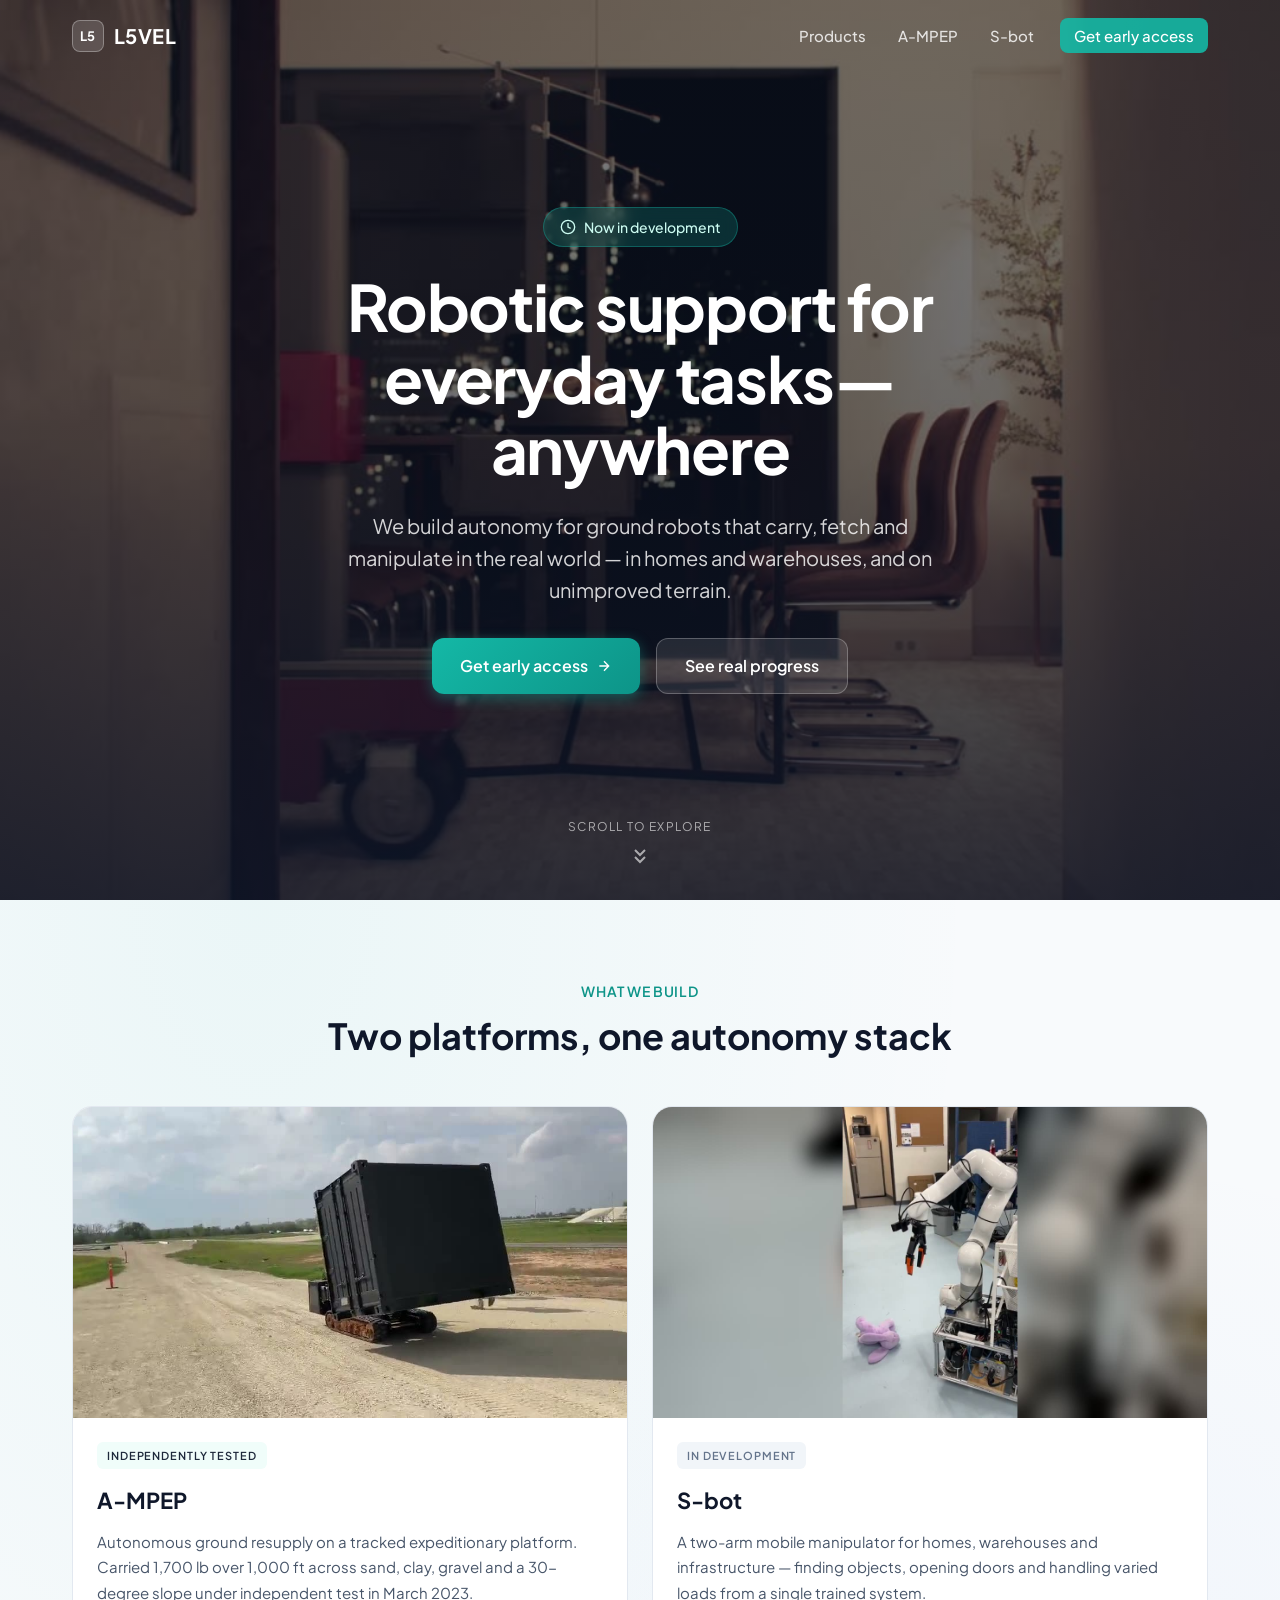
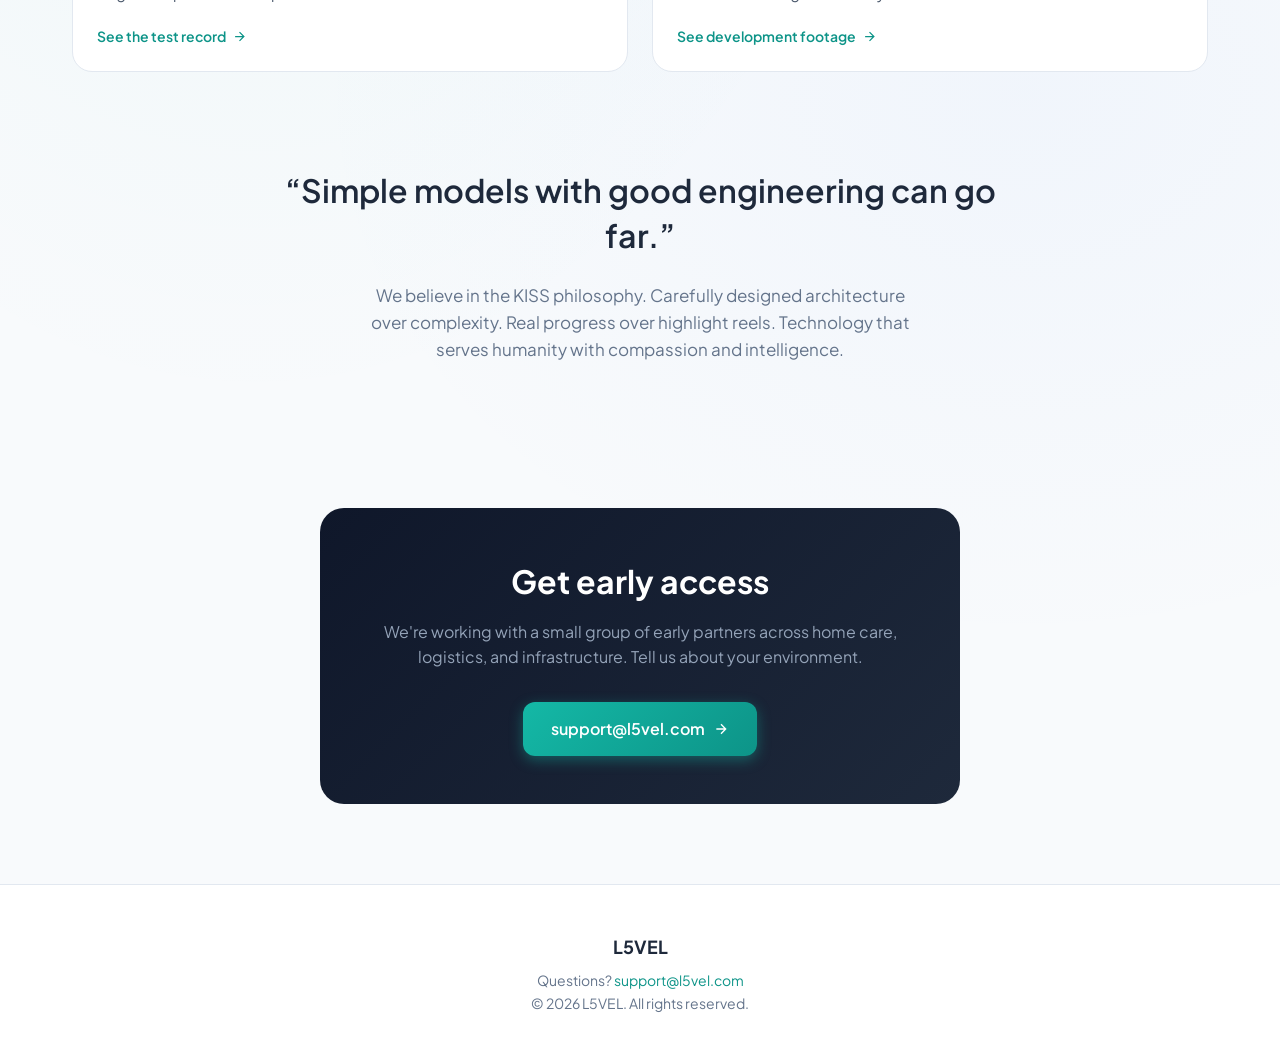
==== commit 82d49766: "Add product pages for A-MPEP and S-bot The site covered one product on one page. It now has a home p" ====
--- a/index.html
+++ b/index.html
@@ -40,9 +40,9 @@
 
             <nav aria-label="Main">
                 <ul class="nav-links">
-                    <li><a class="nav-link" href="#verticals">Platform</a></li>
-                    <li><a class="nav-link" href="#progress">Progress</a></li>
-                    <li><a class="nav-link" href="#vision">Vision</a></li>
+                    <li><a class="nav-link" href="#products">Products</a></li>
+                    <li><a class="nav-link" href="/mpep/">A-MPEP</a></li>
+                    <li><a class="nav-link" href="/sbot/">S-bot</a></li>
                     <li class="nav-cta-item"><a class="nav-link nav-cta" href="#contact">Get early access</a></li>
                 </ul>
             </nav>
@@ -79,8 +79,8 @@
                 </p>
                 <h1>Robotic support for everyday tasks&mdash;anywhere</h1>
                 <p class="hero-description">
-                    S-bots bring intelligent mobility and manipulation to the spaces that matter most.
-                    At home, in warehouses, or maintaining critical infrastructure.
+                    We build autonomy for ground robots that carry, fetch and manipulate in the
+                    real world &mdash; in homes and warehouses, and on unimproved terrain.
                 </p>
                 <div class="hero-cta">
                     <a href="#contact" class="btn btn-primary">
@@ -89,12 +89,12 @@
                             <path d="M5 12h14M12 5l7 7-7 7"/>
                         </svg>
                     </a>
-                    <a href="#progress" class="btn btn-secondary">See real progress</a>
+                    <a href="/sbot/" class="btn btn-secondary">See real progress</a>
                 </div>
             </div>
 
             <div class="scroll-indicator">
-                <a href="#verticals">
+                <a href="#products">
                     <span>Scroll to explore</span>
                     <svg class="scroll-arrow" viewBox="0 0 24 24" fill="none" stroke="currentColor" stroke-width="2" aria-hidden="true">
                         <path d="M7 13l5 5 5-5M7 6l5 5 5-5"/>
@@ -107,338 +107,59 @@
             <div class="bg-gradient"></div>
             <div class="content-inner">
 
-                <!-- ============ VERTICALS ============ -->
-                <section class="verticals" id="verticals">
+                <!-- ============ PRODUCTS ============ -->
+                <section class="products" id="products">
                     <div class="section-header">
-                        <p class="section-label">Where S-bots work</p>
-                        <h2 class="section-title">One platform, built for real environments</h2>
+                        <p class="section-label">What we build</p>
+                        <h2 class="section-title">Two platforms, one autonomy stack</h2>
                     </div>
 
-                    <div class="verticals-grid">
-                        <article class="vertical-card home">
-                            <div class="vertical-icon">
-                                <svg viewBox="0 0 24 24" fill="none" stroke="currentColor" stroke-width="2" aria-hidden="true">
-                                    <path d="M3 9l9-7 9 7v11a2 2 0 0 1-2 2H5a2 2 0 0 1-2-2z"/>
-                                    <polyline points="9,22 9,12 15,12 15,22"/>
-                                </svg>
-                            </div>
-                            <h3 class="vertical-title">Home care</h3>
-                            <p class="vertical-description">
-                                A supportive companion for elderly individuals and people with disabilities.
-                                S-bot helps maintain independence&mdash;picking up dropped items, assisting with light cleaning,
-                                and adapting to your unique home and needs.
-                            </p>
-                            <div class="vertical-features">
-                                <span class="feature-tag">Independence</span>
-                                <span class="feature-tag">Companion</span>
-                                <span class="feature-tag">Adaptive</span>
+                    <div class="products-grid">
+                        <article class="product-card">
+                            <a class="product-media" href="/mpep/" tabindex="-1" aria-hidden="true">
+                                <img src="assets/posters/mpep/loaded-handling.jpg"
+                                     alt="" width="960" height="540" loading="lazy">
+                            </a>
+                            <div class="product-body">
+                                <p class="product-status product-status--tested">Independently tested</p>
+                                <h3 class="product-name"><a href="/mpep/">A-MPEP</a></h3>
+                                <p class="product-text">
+                                    Autonomous ground resupply on a tracked expeditionary platform.
+                                    Carried 1,700 lb over 1,000 ft across sand, clay, gravel and a
+                                    30-degree slope under independent test in March 2023.
+                                </p>
+                                <p class="product-link">
+                                    See the test record
+                                    <svg width="15" height="15" viewBox="0 0 24 24" fill="none" stroke="currentColor" stroke-width="2" aria-hidden="true">
+                                        <path d="M5 12h14M12 5l7 7-7 7"/>
+                                    </svg>
+                                </p>
                             </div>
                         </article>
 
-                        <article class="vertical-card warehouse">
-                            <div class="vertical-icon">
-                                <svg viewBox="0 0 24 24" fill="none" stroke="currentColor" stroke-width="2" aria-hidden="true">
-                                    <rect x="1" y="6" width="22" height="15" rx="2"/>
-                                    <path d="M1 10h22"/>
-                                    <path d="M6 6V4a2 2 0 0 1 2-2h8a2 2 0 0 1 2 2v2"/>
-                                </svg>
-                            </div>
-                            <h3 class="vertical-title">Warehouse &amp; logistics</h3>
-                            <p class="vertical-description">
-                                Predictable mobile manipulation for demanding operations. Simple models and
-                                KISS engineering mean reliable performance that scales&mdash;whether moving inventory,
-                                organizing shelves, or handling varied objects.
-                            </p>
-                            <div class="vertical-features">
-                                <span class="feature-tag">Reliable</span>
-                                <span class="feature-tag">Scalable</span>
-                                <span class="feature-tag">KISS design</span>
-                            </div>
-                        </article>
-
-                        <article class="vertical-card industrial">
-                            <div class="vertical-icon">
-                                <svg viewBox="0 0 24 24" fill="none" stroke="currentColor" stroke-width="2" aria-hidden="true">
-                                    <path d="M2 20h20"/>
-                                    <path d="M5 20V8l5-4v16"/>
-                                    <path d="M10 20V4l9 4v12"/>
-                                    <path d="M14 12h.01"/>
-                                    <path d="M14 16h.01"/>
-                                </svg>
-                            </div>
-                            <h3 class="vertical-title">Infrastructure &amp; industrial</h3>
-                            <p class="vertical-description">
-                                Heavy-duty cleaning and maintenance at scale. From dam gates to lock systems,
-                                S-bots operate in environments that are hazardous or difficult for humans&mdash;keeping
-                                critical infrastructure safe and maintained.
-                            </p>
-                            <div class="vertical-features">
-                                <span class="feature-tag">Heavy-duty</span>
-                                <span class="feature-tag">Safety</span>
-                                <span class="feature-tag">Scale</span>
+                        <article class="product-card">
+                            <a class="product-media" href="/sbot/" tabindex="-1" aria-hidden="true">
+                                <img src="assets/img/sbot/card.jpg"
+                                     alt="" width="1280" height="720" loading="lazy">
+                            </a>
+                            <div class="product-body">
+                                <p class="product-status">In development</p>
+                                <h3 class="product-name"><a href="/sbot/">S-bot</a></h3>
+                                <p class="product-text">
+                                    A two-arm mobile manipulator for homes, warehouses and
+                                    infrastructure &mdash; finding objects, opening doors and
+                                    handling varied loads from a single trained system.
+                                </p>
+                                <p class="product-link">
+                                    See development footage
+                                    <svg width="15" height="15" viewBox="0 0 24 24" fill="none" stroke="currentColor" stroke-width="2" aria-hidden="true">
+                                        <path d="M5 12h14M12 5l7 7-7 7"/>
+                                    </svg>
+                                </p>
                             </div>
                         </article>
                     </div>
                 </section>
-
-                <!-- ============ PROGRESS (real footage) ============ -->
-                <section class="progress-section" id="progress">
-                    <div class="progress-container">
-                        <div class="section-header progress-header">
-                            <p class="section-label">The progress</p>
-                            <h2 class="section-title">Real robots, real learning</h2>
-                        </div>
-
-                        <p class="progress-subtitle">
-                            <span class="progress-tag">
-                                <svg viewBox="0 0 24 24" fill="none" stroke="currentColor" stroke-width="2" aria-hidden="true">
-                                    <circle cx="12" cy="12" r="10"/>
-                                    <polyline points="12 6 12 12 16 14"/>
-                                </svg>
-                                Live development footage
-                            </span>
-                        </p>
-
-                        <div class="progress-grid">
-                            <article class="video-card">
-                                <div class="video-thumbnail">
-                                    <video controls preload="none" playsinline
-                                           poster="assets/posters/progress/finding-what-you-need.jpg"
-                                           aria-label="S-bot locating and retrieving a relocated object">
-                                        <source src="assets/video/progress/finding-what-you-need.mp4" type="video/mp4">
-                                        Your browser does not support the video tag.
-                                    </video>
-                                    <p class="video-number">1</p>
-                                    <div class="video-tags">
-                                        <span class="video-tag all">All environments</span>
-                                    </div>
-                                </div>
-                                <div class="video-content">
-                                    <h3 class="video-title">Finding what you need</h3>
-                                    <p class="video-description">
-                                        Objects move. S-bot finds and retrieves items even when they've been relocated&mdash;using
-                                        generalized visual search combined with intelligent grasping.
-                                    </p>
-                                </div>
-                            </article>
-
-                            <article class="video-card">
-                                <div class="video-thumbnail">
-                                    <video controls preload="none" playsinline
-                                           poster="assets/posters/progress/gentle-handling.jpg"
-                                           aria-label="S-bot adapting its grasp to different objects">
-                                        <source src="assets/video/progress/gentle-handling.mp4" type="video/mp4">
-                                        Your browser does not support the video tag.
-                                    </video>
-                                    <p class="video-number">2</p>
-                                    <div class="video-tags">
-                                        <span class="video-tag home">Home</span>
-                                        <span class="video-tag warehouse">Warehouse</span>
-                                    </div>
-                                </div>
-                                <div class="video-content">
-                                    <h3 class="video-title">Gentle, intelligent handling</h3>
-                                    <p class="video-description">
-                                        Context-aware grasping that adapts to different objects, clutter, and constraints.
-                                        The same care whether it's a coffee cup or warehouse inventory.
-                                    </p>
-                                </div>
-                            </article>
-
-                            <article class="video-card">
-                                <div class="video-thumbnail">
-                                    <video controls preload="none" playsinline
-                                           poster="assets/posters/progress/opening-doors.jpg"
-                                           aria-label="S-bot opening a door autonomously">
-                                        <source src="assets/video/progress/opening-doors.mp4" type="video/mp4">
-                                        Your browser does not support the video tag.
-                                    </video>
-                                    <p class="video-number">3</p>
-                                    <div class="video-tags">
-                                        <span class="video-tag home">Home</span>
-                                    </div>
-                                </div>
-                                <div class="video-content">
-                                    <h3 class="video-title">Moving through your space</h3>
-                                    <p class="video-description">
-                                        Now opening doors autonomously. Mobility plus manipulation working together&mdash;the
-                                        building blocks for navigating real home environments.
-                                    </p>
-                                </div>
-                            </article>
-
-                            <article class="video-card">
-                                <div class="video-thumbnail">
-                                    <video controls preload="none" playsinline
-                                           poster="assets/posters/progress/real-failures.jpg"
-                                           aria-label="Outtakes of failed S-bot attempts during development">
-                                        <source src="assets/video/progress/real-failures.mp4" type="video/mp4">
-                                        Your browser does not support the video tag.
-                                    </video>
-                                    <p class="video-number">4</p>
-                                    <div class="video-tags">
-                                        <span class="video-tag all">Our philosophy</span>
-                                    </div>
-                                </div>
-                                <div class="video-content">
-                                    <h3 class="video-title">Real attempts, real failures</h3>
-                                    <p class="video-description">
-                                        Most robotics videos show only perfect runs. We share our bloopers because real
-                                        progress means learning from every attempt.
-                                    </p>
-                                </div>
-                            </article>
-
-                            <article class="video-card">
-                                <div class="video-thumbnail">
-                                    <video controls preload="none" playsinline
-                                           poster="assets/posters/progress/reliable-by-design.jpg"
-                                           aria-label="S-bot performing repeatable tasks in a lab setting">
-                                        <source src="assets/video/progress/reliable-by-design.mp4" type="video/mp4">
-                                        Your browser does not support the video tag.
-                                    </video>
-                                    <p class="video-number">5</p>
-                                    <div class="video-tags">
-                                        <span class="video-tag warehouse">Warehouse</span>
-                                        <span class="video-tag industrial">Industrial</span>
-                                    </div>
-                                </div>
-                                <div class="video-content">
-                                    <h3 class="video-title">Reliable by design</h3>
-                                    <p class="video-description">
-                                        Simple models with careful engineering. KISS principles deliver predictable
-                                        performance&mdash;whether in a lab, home, or warehouse.
-                                    </p>
-                                </div>
-                            </article>
-
-                            <article class="video-card">
-                                <div class="video-thumbnail">
-                                    <video controls preload="none" playsinline
-                                           poster="assets/posters/progress/one-system-many-tasks.jpg"
-                                           aria-label="A single trained system handling household and warehouse tasks">
-                                        <source src="assets/video/progress/one-system-many-tasks.mp4" type="video/mp4">
-                                        Your browser does not support the video tag.
-                                    </video>
-                                    <p class="video-number">6</p>
-                                    <div class="video-tags">
-                                        <span class="video-tag home">Home</span>
-                                        <span class="video-tag warehouse">Warehouse</span>
-                                    </div>
-                                </div>
-                                <div class="video-content">
-                                    <h3 class="video-title">One system, many tasks</h3>
-                                    <p class="video-description">
-                                        A single imitation-trained system handling household and warehouse tasks&mdash;no
-                                        task-specific code. Small models, robust performance.
-                                    </p>
-                                </div>
-                            </article>
-                        </div>
-                    </div>
-                </section>
-            </div>
-        </div>
-
-        <!-- ============ VISION (Unreal renders) ============ -->
-        <section class="vision-section" id="vision">
-            <div class="vision-container">
-                <div class="vision-header">
-                    <p class="section-label">The vision</p>
-                    <h2 class="section-title">Where we're going</h2>
-                    <p class="section-subtitle">A glimpse of S-bot's capabilities, rendered in Unreal Engine</p>
-                </div>
-
-                <div class="vision-grid">
-                    <article class="vision-card">
-                        <div class="vision-card-video">
-                            <video controls muted loop playsinline preload="none"
-                                   poster="assets/posters/vision/pouring-tea.jpg"
-                                   aria-label="Rendered concept: S-bot pouring tea">
-                                <source src="assets/video/vision/pouring-tea.mp4" type="video/mp4">
-                                Your browser does not support the video tag.
-                            </video>
-                            <span class="vision-badge">Concept</span>
-                        </div>
-                        <div class="vision-card-content">
-                            <h3 class="vision-card-title">Pouring tea</h3>
-                            <p class="vision-card-desc">Precision manipulation for delicate tasks</p>
-                        </div>
-                    </article>
-
-                    <article class="vision-card">
-                        <div class="vision-card-video">
-                            <video controls muted loop playsinline preload="none"
-                                   poster="assets/posters/vision/vacuuming.jpg"
-                                   aria-label="Rendered concept: S-bot vacuuming a floor">
-                                <source src="assets/video/vision/vacuuming.mp4" type="video/mp4">
-                                Your browser does not support the video tag.
-                            </video>
-                            <span class="vision-badge">Concept</span>
-                        </div>
-                        <div class="vision-card-content">
-                            <h3 class="vision-card-title">Vacuuming</h3>
-                            <p class="vision-card-desc">Autonomous floor cleaning</p>
-                        </div>
-                    </article>
-
-                    <article class="vision-card">
-                        <div class="vision-card-video">
-                            <video controls muted loop playsinline preload="none"
-                                   poster="assets/posters/vision/crossing-hallway.jpg"
-                                   aria-label="Rendered concept: S-bot navigating a hallway">
-                                <source src="assets/video/vision/crossing-hallway.mp4" type="video/mp4">
-                                Your browser does not support the video tag.
-                            </video>
-                            <span class="vision-badge">Concept</span>
-                        </div>
-                        <div class="vision-card-content">
-                            <h3 class="vision-card-title">Crossing a hallway</h3>
-                            <p class="vision-card-desc">Smooth navigation through spaces</p>
-                        </div>
-                    </article>
-
-                    <article class="vision-card">
-                        <div class="vision-card-video">
-                            <video controls muted loop playsinline preload="none"
-                                   poster="assets/posters/vision/moving-a-chair.jpg"
-                                   aria-label="Rendered concept: S-bot moving a chair with both arms">
-                                <source src="assets/video/vision/moving-a-chair.mp4" type="video/mp4">
-                                Your browser does not support the video tag.
-                            </video>
-                            <span class="vision-badge">Concept</span>
-                        </div>
-                        <div class="vision-card-content">
-                            <h3 class="vision-card-title">Moving a chair</h3>
-                            <p class="vision-card-desc">Dual-arm coordination for heavy objects</p>
-                        </div>
-                    </article>
-
-                    <article class="vision-card">
-                        <div class="vision-card-video">
-                            <video controls muted loop playsinline preload="none"
-                                   poster="assets/posters/vision/cleaning.jpg"
-                                   aria-label="Rendered concept: S-bot cleaning a surface">
-                                <source src="assets/video/vision/cleaning.mp4" type="video/mp4">
-                                Your browser does not support the video tag.
-                            </video>
-                            <span class="vision-badge">Concept</span>
-                        </div>
-                        <div class="vision-card-content">
-                            <h3 class="vision-card-title">Cleaning</h3>
-                            <p class="vision-card-desc">Surface cleaning and tidying</p>
-                        </div>
-                    </article>
-                </div>
-
-                <p class="vision-footer">
-                    Rendered in Unreal Engine <span aria-hidden="true">&bull;</span> 2-arm mobile manipulator
-                </p>
-            </div>
-        </section>
-
-        <div class="page-content">
-            <div class="content-inner">
 
                 <!-- ============ PHILOSOPHY ============ -->
                 <section class="philosophy">
--- a/assets/css/site.css
+++ b/assets/css/site.css
@@ -485,6 +485,117 @@
 }
 
 /* ============================================
+   PRODUCTS — overview of the two platforms
+   ============================================ */
+.products {
+    padding: 5rem 2rem 1rem;
+    max-width: var(--container);
+    margin: 0 auto;
+}
+
+.products-grid {
+    display: grid;
+    grid-template-columns: repeat(auto-fit, minmax(320px, 1fr));
+    gap: 1.5rem;
+}
+
+.product-card {
+    background: white;
+    border: 1px solid var(--slate-200);
+    border-radius: 20px;
+    overflow: hidden;
+    display: flex;
+    flex-direction: column;
+    transition: transform 0.3s ease, box-shadow 0.3s ease;
+}
+
+.product-card:hover {
+    transform: translateY(-4px);
+    box-shadow: 0 12px 40px rgba(0, 0, 0, 0.08);
+}
+
+.product-media {
+    display: block;
+    aspect-ratio: 16 / 9;
+    background: var(--slate-900);
+}
+
+.product-media img {
+    width: 100%;
+    height: 100%;
+    object-fit: cover;
+}
+
+.product-body {
+    padding: 1.5rem;
+    display: flex;
+    flex-direction: column;
+    flex: 1;
+}
+
+.product-status {
+    display: inline-block;
+    align-self: flex-start;
+    font-size: 0.6875rem;
+    font-weight: 600;
+    text-transform: uppercase;
+    letter-spacing: 0.08em;
+    padding: 0.3rem 0.625rem;
+    border-radius: 6px;
+    background: var(--slate-100);
+    color: var(--slate-500);
+    margin-bottom: 0.875rem;
+}
+
+.product-status--tested {
+    background: var(--teal-50);
+    color: var(--teal-700);
+}
+
+.product-name {
+    font-size: 1.375rem;
+    font-weight: 700;
+    margin-bottom: 0.625rem;
+}
+
+.product-name a {
+    color: var(--slate-900);
+    text-decoration: none;
+}
+
+/* Let the whole card be the click target while keeping one real link. */
+.product-name a::after {
+    content: '';
+    position: absolute;
+    inset: 0;
+}
+
+.product-card {
+    position: relative;
+}
+
+.product-name a:hover {
+    color: var(--teal-700);
+}
+
+.product-text {
+    color: var(--slate-600);
+    font-size: 0.9375rem;
+    line-height: 1.7;
+    margin-bottom: 1.25rem;
+}
+
+.product-link {
+    margin-top: auto;
+    display: inline-flex;
+    align-items: center;
+    gap: 0.4rem;
+    font-size: 0.875rem;
+    font-weight: 600;
+    color: var(--teal-600);
+}
+
+/* ============================================
    PROGRESS — real footage, shot vertically
    ============================================ */
 .progress-section {
@@ -844,6 +955,331 @@
 }
 
 /* ============================================
+   PRODUCT PAGES (A-MPEP)
+   ============================================ */
+.visually-hidden {
+    position: absolute;
+    width: 1px;
+    height: 1px;
+    padding: 0;
+    overflow: hidden;
+    clip: rect(0, 0, 0, 0);
+    white-space: nowrap;
+    border: 0;
+}
+
+/* Product pages have no video hero, so the nav needs a background from
+   the first paint rather than waiting for the scroll observer. */
+.site-nav.is-solid {
+    background: rgba(2, 6, 23, 0.85);
+    backdrop-filter: blur(12px);
+    box-shadow: 0 1px 0 rgba(255, 255, 255, 0.08);
+}
+
+.nav-link[aria-current="page"] {
+    color: white;
+    background: rgba(255, 255, 255, 0.12);
+}
+
+.prod-hero {
+    background: linear-gradient(160deg, var(--slate-900) 0%, var(--slate-950) 100%);
+    padding: calc(var(--nav-h) + 4rem) 2rem 4rem;
+}
+
+.prod-hero-inner {
+    max-width: 960px;
+    margin: 0 auto;
+    text-align: center;
+}
+
+.prod-eyebrow {
+    font-size: 0.875rem;
+    font-weight: 600;
+    color: var(--teal-400);
+    text-transform: uppercase;
+    letter-spacing: 0.12em;
+    margin-bottom: 0.75rem;
+}
+
+.prod-title {
+    font-size: clamp(2.5rem, 7vw, 4.5rem);
+    font-weight: 700;
+    color: white;
+    line-height: 1.05;
+    letter-spacing: -0.02em;
+    margin-bottom: 1.25rem;
+}
+
+.prod-lede {
+    font-size: clamp(1rem, 2.2vw, 1.1875rem);
+    color: var(--slate-400);
+    max-width: 680px;
+    margin: 0 auto 2.5rem;
+}
+
+.prod-hero-media {
+    border-radius: var(--radius-card);
+    overflow: hidden;
+    border: 1px solid var(--slate-800);
+    background: var(--slate-950);
+    aspect-ratio: 16 / 9;
+}
+
+.prod-hero-media video,
+.prod-hero-media img {
+    width: 100%;
+    height: 100%;
+    object-fit: contain;
+}
+
+.prod-caption {
+    margin-top: 0.875rem;
+    font-size: 0.8125rem;
+    color: var(--slate-500);
+}
+
+/* ---- proof / headline numbers ---- */
+.proof {
+    background: var(--slate-950);
+    padding: 5rem 2rem;
+    border-top: 1px solid var(--slate-800);
+}
+
+.proof-inner {
+    max-width: var(--container);
+    margin: 0 auto;
+    text-align: center;
+}
+
+.proof-label {
+    color: var(--teal-400);
+}
+
+.proof-title {
+    color: white;
+    margin-bottom: 1rem;
+}
+
+.proof-sub {
+    color: var(--slate-400);
+    max-width: 720px;
+    margin: 0 auto 3rem;
+    font-size: 1rem;
+}
+
+.stat-grid {
+    display: grid;
+    grid-template-columns: repeat(auto-fit, minmax(210px, 1fr));
+    gap: 1.25rem;
+    text-align: left;
+}
+
+.stat {
+    background: var(--slate-900);
+    border: 1px solid var(--slate-800);
+    border-radius: var(--radius-card);
+    padding: 1.5rem;
+}
+
+.stat-value {
+    font-size: clamp(1.75rem, 4vw, 2.25rem);
+    font-weight: 700;
+    color: var(--teal-400);
+    line-height: 1.1;
+    margin-bottom: 0.5rem;
+}
+
+.stat-label {
+    font-size: 0.875rem;
+    color: var(--slate-400);
+    line-height: 1.5;
+}
+
+.proof-source {
+    margin-top: 2rem;
+    font-size: 0.8125rem;
+    color: var(--slate-600);
+}
+
+.proof-source cite {
+    font-style: italic;
+}
+
+/* ---- demonstrated capability ---- */
+.capability {
+    padding: 5rem 2rem 2rem;
+    max-width: var(--container);
+    margin: 0 auto;
+}
+
+.cap-grid {
+    display: grid;
+    grid-template-columns: repeat(auto-fit, minmax(280px, 1fr));
+    gap: 1.25rem;
+}
+
+.cap-card {
+    background: white;
+    border: 1px solid var(--slate-200);
+    border-left: 3px solid var(--teal-500);
+    border-radius: 12px;
+    padding: 1.5rem;
+}
+
+.cap-title {
+    font-size: 1.0625rem;
+    font-weight: 700;
+    color: var(--slate-900);
+    margin-bottom: 0.5rem;
+}
+
+.cap-text {
+    font-size: 0.9375rem;
+    color: var(--slate-600);
+    line-height: 1.65;
+}
+
+/* ---- product video grid (16:9, unlike the vertical S-bot clips) ---- */
+.prod-videos {
+    padding: 4rem 2rem;
+    max-width: var(--container);
+    margin: 0 auto;
+}
+
+.prod-video-grid {
+    display: grid;
+    grid-template-columns: repeat(auto-fit, minmax(320px, 1fr));
+    gap: 1.5rem;
+}
+
+.prod-video-media {
+    aspect-ratio: 16 / 9;
+    background: var(--slate-900);
+}
+
+.prod-video-media video {
+    width: 100%;
+    height: 100%;
+    object-fit: contain;
+}
+
+/* ---- applique ---- */
+.applique {
+    max-width: var(--container);
+    margin: 0 auto;
+    padding: 4rem 2rem;
+    display: grid;
+    grid-template-columns: 1fr 1fr;
+    gap: 3rem;
+    align-items: center;
+}
+
+.applique-media img {
+    width: 100%;
+    height: auto;
+    border-radius: var(--radius-card);
+    border: 1px solid var(--slate-200);
+}
+
+.applique-text {
+    color: var(--slate-600);
+    font-size: 0.9375rem;
+    line-height: 1.7;
+    margin-top: 1rem;
+}
+
+.applique-list {
+    margin: 1.5rem 0 0 1.125rem;
+    color: var(--slate-600);
+    font-size: 0.9375rem;
+    line-height: 1.7;
+}
+
+.applique-list li {
+    margin-bottom: 0.5rem;
+}
+
+.applique-list li::marker {
+    color: var(--teal-500);
+}
+
+/* ---- specifications ---- */
+.specs {
+    max-width: 860px;
+    margin: 0 auto;
+    padding: 4rem 2rem;
+}
+
+.spec-table-wrap {
+    overflow-x: auto;
+    border: 1px solid var(--slate-200);
+    border-radius: var(--radius-card);
+    background: white;
+}
+
+.spec-table {
+    width: 100%;
+    border-collapse: collapse;
+    font-size: 0.9375rem;
+}
+
+.spec-table th,
+.spec-table td {
+    text-align: left;
+    padding: 0.875rem 1.25rem;
+    border-bottom: 1px solid var(--slate-100);
+}
+
+.spec-table tr:last-child th,
+.spec-table tr:last-child td {
+    border-bottom: 0;
+}
+
+.spec-table th {
+    font-weight: 500;
+    color: var(--slate-500);
+    width: 55%;
+}
+
+.spec-table td {
+    font-weight: 600;
+    color: var(--slate-900);
+}
+
+.spec-note {
+    margin-top: 1rem;
+    font-size: 0.8125rem;
+    color: var(--slate-500);
+}
+
+@media (max-width: 860px) {
+    .applique {
+        grid-template-columns: 1fr;
+        gap: 2rem;
+    }
+}
+
+@media (max-width: 640px) {
+    .prod-hero,
+    .proof {
+        padding-left: 1.5rem;
+        padding-right: 1.5rem;
+    }
+
+    .capability,
+    .prod-videos,
+    .applique,
+    .specs {
+        padding-left: 1.5rem;
+        padding-right: 1.5rem;
+    }
+
+    .spec-table th {
+        width: 50%;
+    }
+}
+
+/* ============================================
    ANIMATIONS
    ============================================ */
 @keyframes fadeInUp {
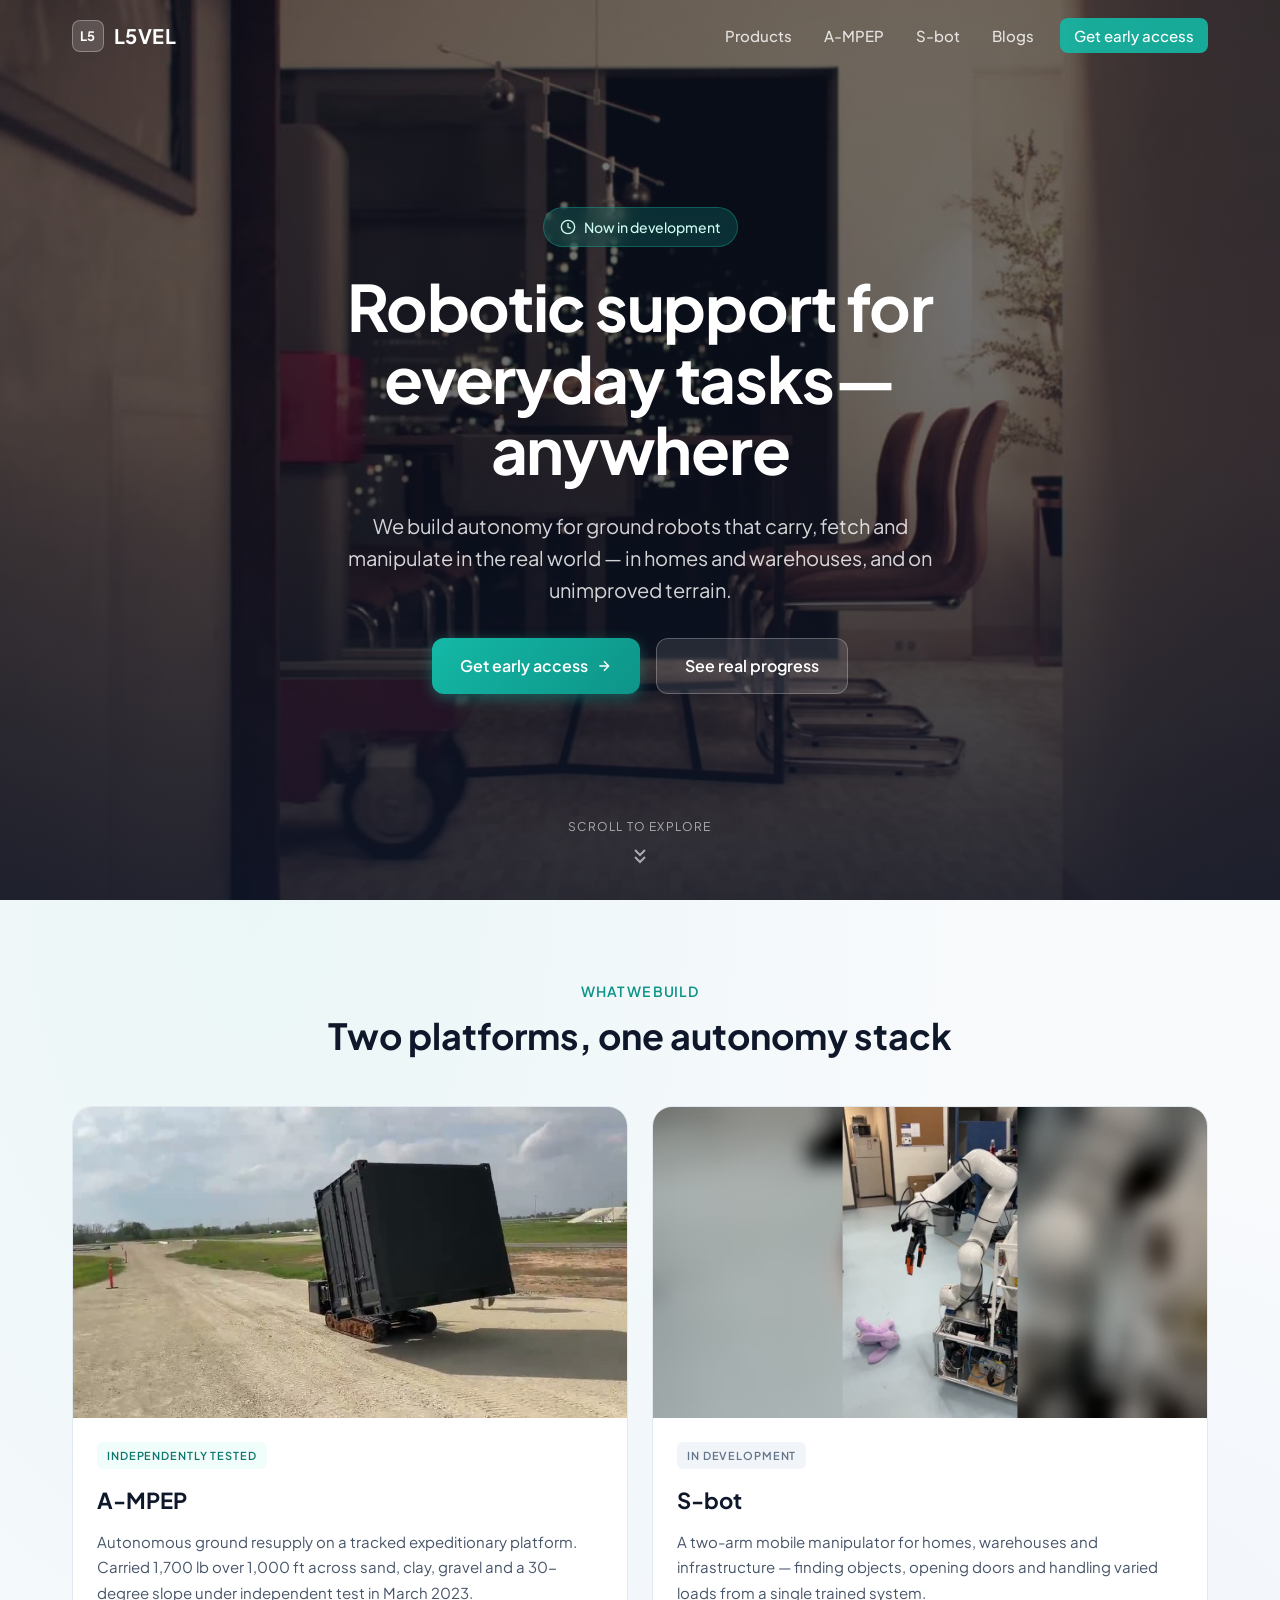
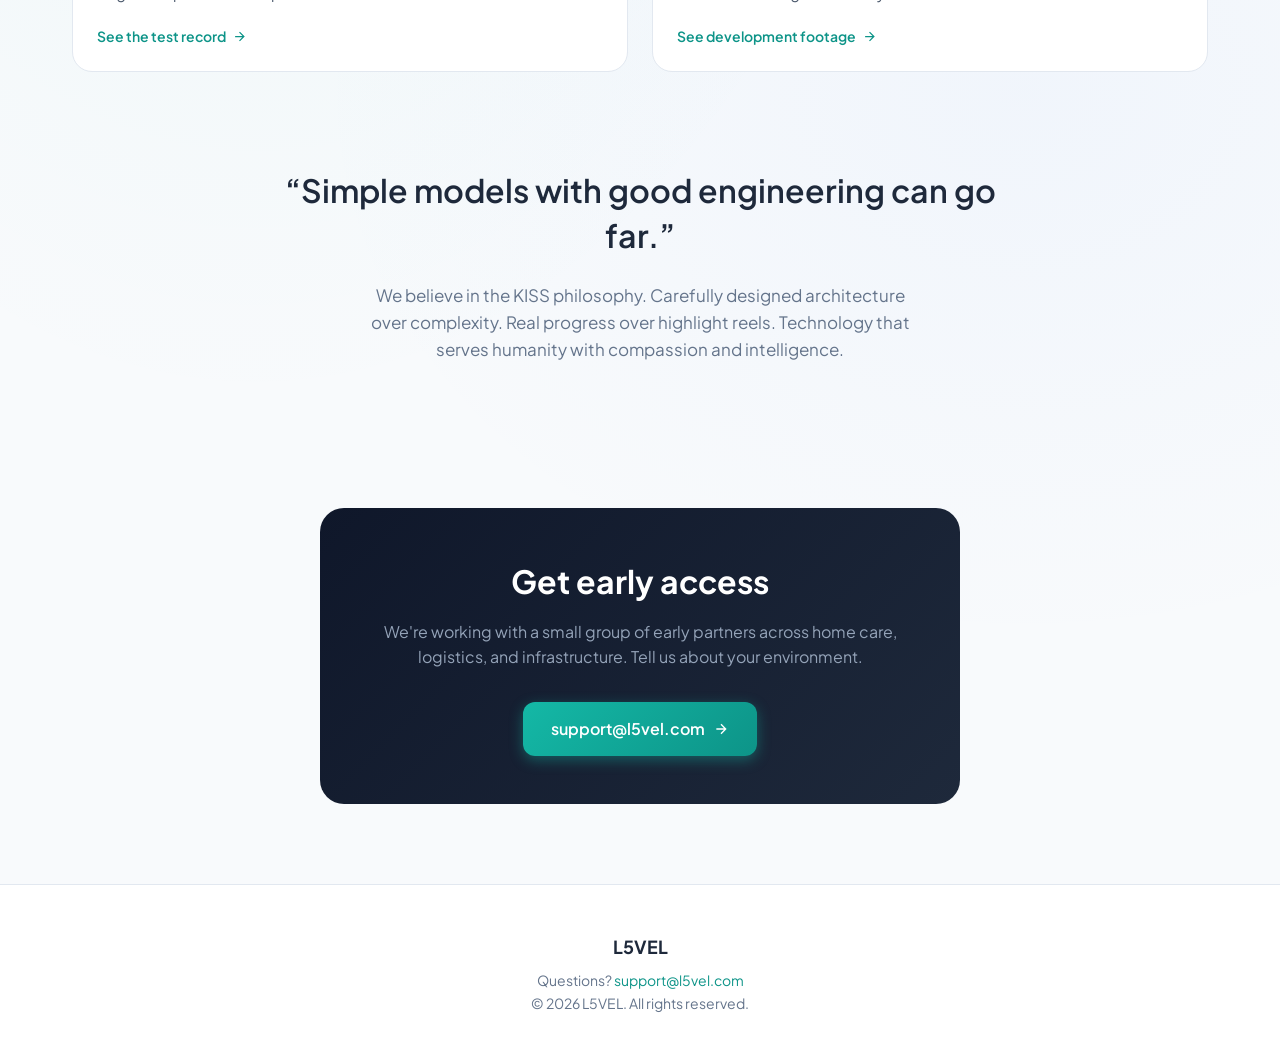
==== commit 417d36bb: "Add sBot-Datasets blog with practical workflows and token comparison" ====
--- a/index.html
+++ b/index.html
@@ -33,7 +33,7 @@
 
     <header class="site-nav" id="siteNav">
         <div class="nav-inner">
-            <a href="/" class="logo">
+            <a href="index.html" class="logo">
                 <span class="logo-mark" aria-hidden="true">L5</span>
                 L5VEL
             </a>
@@ -41,8 +41,9 @@
             <nav aria-label="Main">
                 <ul class="nav-links">
                     <li><a class="nav-link" href="#products">Products</a></li>
-                    <li><a class="nav-link" href="/mpep/">A-MPEP</a></li>
-                    <li><a class="nav-link" href="/sbot/">S-bot</a></li>
+                    <li><a class="nav-link" href="mpep/index.html">A-MPEP</a></li>
+                    <li><a class="nav-link" href="sbot/index.html">S-bot</a></li>
+                    <li><a class="nav-link" href="blog/index.html">Blogs</a></li>
                     <li class="nav-cta-item"><a class="nav-link nav-cta" href="#contact">Get early access</a></li>
                 </ul>
             </nav>
@@ -89,7 +90,7 @@
                             <path d="M5 12h14M12 5l7 7-7 7"/>
                         </svg>
                     </a>
-                    <a href="/sbot/" class="btn btn-secondary">See real progress</a>
+                    <a href="sbot/index.html" class="btn btn-secondary">See real progress</a>
                 </div>
             </div>
 
@@ -116,13 +117,13 @@
 
                     <div class="products-grid">
                         <article class="product-card">
-                            <a class="product-media" href="/mpep/" tabindex="-1" aria-hidden="true">
+                            <a class="product-media" href="mpep/index.html" tabindex="-1" aria-hidden="true">
                                 <img src="assets/posters/mpep/loaded-handling.jpg"
                                      alt="" width="960" height="540" loading="lazy">
                             </a>
                             <div class="product-body">
                                 <p class="product-status product-status--tested">Independently tested</p>
-                                <h3 class="product-name"><a href="/mpep/">A-MPEP</a></h3>
+                                <h3 class="product-name"><a href="mpep/index.html">A-MPEP</a></h3>
                                 <p class="product-text">
                                     Autonomous ground resupply on a tracked expeditionary platform.
                                     Carried 1,700 lb over 1,000 ft across sand, clay, gravel and a
@@ -138,13 +139,13 @@
                         </article>
 
                         <article class="product-card">
-                            <a class="product-media" href="/sbot/" tabindex="-1" aria-hidden="true">
+                            <a class="product-media" href="sbot/index.html" tabindex="-1" aria-hidden="true">
                                 <img src="assets/img/sbot/card.jpg"
                                      alt="" width="1280" height="720" loading="lazy">
                             </a>
                             <div class="product-body">
                                 <p class="product-status">In development</p>
-                                <h3 class="product-name"><a href="/sbot/">S-bot</a></h3>
+                                <h3 class="product-name"><a href="sbot/index.html">S-bot</a></h3>
                                 <p class="product-text">
                                     A two-arm mobile manipulator for homes, warehouses and
                                     infrastructure &mdash; finding objects, opening doors and
--- a/assets/css/site.css
+++ b/assets/css/site.css
@@ -1,7 +1,8 @@
 /* ============================================================
    L5VEL — site styles
    Sections: tokens · base · nav · hero · verticals · progress
-             · vision · philosophy · contact · footer · responsive
+             · vision · philosophy · contact · footer · product pages
+             · blog · animations · responsive
    ============================================================ */
 
 /* ---- tokens ---- */
@@ -11,6 +12,7 @@
     --teal-400: #2dd4bf;
     --teal-500: #14b8a6;
     --teal-600: #0d9488;
+    --teal-700: #0f766e;
     --slate-50:  #f8fafc;
     --slate-100: #f1f5f9;
     --slate-200: #e2e8f0;
@@ -23,6 +25,7 @@
     --slate-950: #020617;
     --amber-500: #f59e0b;
     --amber-600: #d97706;
+    --amber-700: #b45309;
     --blue-500:  #3b82f6;
     --violet-500: #8b5cf6;
 
@@ -1383,7 +1386,671 @@
     .vertical-card:hover,
     .video-card:hover,
     .vision-card:hover,
+    .post-card:hover,
+    .product-card:hover,
     .btn-primary:hover {
         transform: none;
     }
 }
+
+/* ============================================
+   BLOG — index listing and long-form articles
+   ============================================ */
+
+/* ---- listing ---- */
+.blog-index {
+    max-width: var(--container);
+    margin: 0 auto;
+    padding: 4rem 2rem 5rem;
+}
+
+.post-list {
+    display: grid;
+    grid-template-columns: repeat(auto-fit, minmax(320px, 1fr));
+    gap: 1.5rem;
+    list-style: none;
+}
+
+.post-card {
+    position: relative;
+    background: white;
+    border: 1px solid var(--slate-200);
+    border-radius: 20px;
+    overflow: hidden;
+    display: flex;
+    flex-direction: column;
+    transition: transform 0.3s ease, box-shadow 0.3s ease;
+}
+
+.post-card:hover {
+    transform: translateY(-4px);
+    box-shadow: 0 12px 40px rgba(0, 0, 0, 0.08);
+}
+
+.post-media {
+    display: block;
+    aspect-ratio: 16 / 9;
+    background: var(--slate-900);
+}
+
+.post-media img {
+    width: 100%;
+    height: 100%;
+    object-fit: cover;
+}
+
+.post-body {
+    padding: 1.5rem;
+    display: flex;
+    flex-direction: column;
+    flex: 1;
+}
+
+.post-meta {
+    font-size: 0.8125rem;
+    color: var(--slate-500);
+    margin-bottom: 0.625rem;
+    display: flex;
+    flex-wrap: wrap;
+    align-items: center;
+    gap: 0.5rem;
+}
+
+.post-topic {
+    font-size: 0.6875rem;
+    font-weight: 600;
+    text-transform: uppercase;
+    letter-spacing: 0.08em;
+    padding: 0.3rem 0.625rem;
+    border-radius: 6px;
+    background: var(--teal-50);
+    color: var(--teal-700);
+}
+
+.post-card-title {
+    font-size: 1.375rem;
+    font-weight: 700;
+    margin-bottom: 0.625rem;
+    line-height: 1.25;
+}
+
+.post-card-title a {
+    color: var(--slate-900);
+    text-decoration: none;
+}
+
+/* One real link, whole card clickable — same trick as .product-card. */
+.post-card-title a::after {
+    content: '';
+    position: absolute;
+    inset: 0;
+}
+
+.post-card-title a:hover {
+    color: var(--teal-700);
+}
+
+.post-excerpt {
+    color: var(--slate-600);
+    font-size: 0.9375rem;
+    line-height: 1.7;
+    margin-bottom: 1.25rem;
+}
+
+.post-more {
+    margin-top: auto;
+    display: inline-flex;
+    align-items: center;
+    gap: 0.4rem;
+    font-size: 0.875rem;
+    font-weight: 600;
+    color: var(--teal-600);
+}
+
+.blog-empty {
+    color: var(--slate-500);
+    font-size: 0.9375rem;
+}
+
+/* ---- article ---- */
+.post-hero .prod-lede {
+    max-width: 720px;
+}
+
+.post-byline {
+    margin-top: 1.75rem;
+    font-size: 0.875rem;
+    color: var(--slate-500);
+}
+
+.post-byline a {
+    color: var(--teal-400);
+}
+
+.article {
+    max-width: 780px;
+    margin: 0 auto;
+    padding: 3.5rem 2rem 2rem;
+}
+
+/* Full-bleed children (wide tables, figure grids) opt out of the prose column. */
+.article-wide {
+    max-width: var(--container);
+    margin: 2.5rem auto;
+    padding: 0 2rem;
+}
+
+.article h2 {
+    font-size: clamp(1.5rem, 3.5vw, 1.875rem);
+    font-weight: 700;
+    color: var(--slate-900);
+    line-height: 1.25;
+    margin: 3rem 0 1rem;
+    scroll-margin-top: calc(var(--nav-h) + 1rem);
+}
+
+.article h2:first-child {
+    margin-top: 0;
+}
+
+.article h3 {
+    font-size: 1.1875rem;
+    font-weight: 700;
+    color: var(--slate-900);
+    margin: 2rem 0 0.625rem;
+    scroll-margin-top: calc(var(--nav-h) + 1rem);
+}
+
+.article h4 {
+    font-size: 1rem;
+    font-weight: 700;
+    color: var(--slate-800);
+    margin: 1.5rem 0 0.5rem;
+}
+
+.article p,
+.article li {
+    color: var(--slate-700);
+    font-size: 1.0625rem;
+    line-height: 1.75;
+}
+
+.article p {
+    margin-bottom: 1.125rem;
+}
+
+.article ul,
+.article ol {
+    margin: 0 0 1.25rem 1.25rem;
+}
+
+.article li {
+    margin-bottom: 0.5rem;
+}
+
+.article li::marker {
+    color: var(--teal-500);
+}
+
+.article a {
+    color: var(--teal-700);
+    text-decoration: underline;
+    text-underline-offset: 2px;
+    text-decoration-thickness: 1px;
+}
+
+.article a:hover {
+    text-decoration-thickness: 2px;
+}
+
+.article strong {
+    color: var(--slate-900);
+    font-weight: 600;
+}
+
+.article code {
+    font-family: ui-monospace, SFMono-Regular, "SF Mono", Menlo, Consolas, monospace;
+    font-size: 0.875em;
+    background: var(--slate-100);
+    color: var(--slate-800);
+    padding: 0.15em 0.4em;
+    border-radius: 5px;
+    overflow-wrap: break-word;
+}
+
+.article pre {
+    background: var(--slate-900);
+    color: var(--slate-100);
+    border-radius: 12px;
+    padding: 1.125rem 1.25rem;
+    overflow-x: auto;
+    margin-bottom: 1.25rem;
+    font-size: 0.8125rem;
+    line-height: 1.65;
+    -webkit-overflow-scrolling: touch;
+}
+
+.article pre code {
+    background: none;
+    color: inherit;
+    padding: 0;
+    font-size: inherit;
+    white-space: pre;
+}
+
+.article blockquote {
+    border-left: 3px solid var(--teal-500);
+    padding-left: 1.125rem;
+    margin: 0 0 1.25rem;
+    color: var(--slate-600);
+}
+
+/* ---- lede paragraph and section eyebrows ---- */
+.article-lede {
+    font-size: 1.1875rem !important;
+    color: var(--slate-600) !important;
+    line-height: 1.7 !important;
+}
+
+/* ---- table of contents ---- */
+.toc {
+    background: white;
+    border: 1px solid var(--slate-200);
+    border-radius: var(--radius-card);
+    padding: 1.25rem 1.5rem;
+    margin-bottom: 2.5rem;
+}
+
+.toc-title {
+    font-size: 0.75rem;
+    font-weight: 600;
+    text-transform: uppercase;
+    letter-spacing: 0.08em;
+    color: var(--slate-500);
+    margin-bottom: 0.75rem;
+}
+
+.toc ol {
+    margin: 0 0 0 1.125rem;
+}
+
+.toc li {
+    font-size: 0.9375rem;
+    margin-bottom: 0.3rem;
+}
+
+/* ---- callout ---- */
+.callout {
+    background: var(--teal-50);
+    border: 1px solid var(--teal-100);
+    border-left: 3px solid var(--teal-500);
+    border-radius: 12px;
+    padding: 1.125rem 1.25rem;
+    margin: 1.75rem 0;
+}
+
+.callout p:last-child {
+    margin-bottom: 0;
+}
+
+.callout-title {
+    font-size: 0.75rem;
+    font-weight: 700;
+    text-transform: uppercase;
+    letter-spacing: 0.08em;
+    color: var(--teal-700);
+    margin-bottom: 0.5rem;
+}
+
+.callout--warn {
+    background: #fffbeb;
+    border-color: #fde68a;
+    border-left-color: var(--amber-500);
+}
+
+.callout--warn .callout-title {
+    color: var(--amber-700);
+}
+
+/* ---- figures ---- */
+.figure {
+    margin: 2.5rem 0;
+}
+
+.figure-frame {
+    border: 1px solid var(--slate-200);
+    border-radius: var(--radius-card);
+    background: white;
+    padding: 1.25rem;
+    overflow-x: auto;
+}
+
+.figure-frame:focus-visible,
+.data-table-wrap:focus-visible {
+    outline: 3px solid var(--teal-500);
+    outline-offset: 3px;
+}
+
+/* Charts stay legible by scrolling inside their frame rather than shrinking
+   their type into illegibility on a phone. */
+.figure-frame svg {
+    display: block;
+    width: 100%;
+    height: auto;
+    min-width: 700px;
+}
+
+.figure figcaption {
+    margin-top: 0.875rem;
+    font-size: 0.875rem;
+    line-height: 1.65;
+    color: var(--slate-500);
+}
+
+.figure figcaption b {
+    color: var(--slate-700);
+    font-weight: 600;
+}
+
+.figure-source {
+    display: block;
+    margin-top: 0.35rem;
+    font-size: 0.8125rem;
+    color: var(--slate-500);
+}
+
+/* frame grids: one <img> per tile keeps alt text per image */
+.frame-grid {
+    display: grid;
+    gap: 0.75rem;
+    grid-template-columns: repeat(auto-fit, minmax(210px, 1fr));
+    list-style: none;
+    margin: 0;
+}
+
+.frame-grid.is-triptych {
+    grid-template-columns: repeat(auto-fit, minmax(190px, 1fr));
+}
+
+.frame-grid li {
+    margin: 0;
+    font-size: inherit;
+}
+
+.frame-tile {
+    border: 1px solid var(--slate-200);
+    border-radius: 12px;
+    overflow: hidden;
+    background: var(--slate-900);
+}
+
+.frame-tile img {
+    width: 100%;
+    height: auto;
+    aspect-ratio: 4 / 3;
+    object-fit: cover;
+}
+
+.frame-label {
+    font-size: 0.8125rem !important;
+    line-height: 1.45 !important;
+    color: var(--slate-600) !important;
+    margin: 0.5rem 0 0 !important;
+}
+
+.frame-label b {
+    color: var(--slate-800);
+    font-weight: 600;
+    display: block;
+}
+
+/* video figures reuse the 4:3 shape of the source cameras */
+.clip-grid {
+    display: grid;
+    gap: 1.25rem;
+    grid-template-columns: repeat(auto-fit, minmax(280px, 1fr));
+    list-style: none;
+    margin: 0;
+}
+
+.clip-grid li {
+    margin: 0;
+}
+
+.clip-media {
+    aspect-ratio: 4 / 3;
+    background: var(--slate-900);
+    border: 1px solid var(--slate-200);
+    border-radius: 12px;
+    overflow: hidden;
+}
+
+.clip-media video {
+    width: 100%;
+    height: 100%;
+    object-fit: contain;
+}
+
+/* ---- data tables ---- */
+.data-table-wrap {
+    overflow-x: auto;
+    border: 1px solid var(--slate-200);
+    border-radius: var(--radius-card);
+    background: white;
+    -webkit-overflow-scrolling: touch;
+}
+
+.data-table {
+    width: 100%;
+    border-collapse: collapse;
+    font-size: 0.875rem;
+    min-width: 720px;
+}
+
+.data-table caption {
+    text-align: left;
+    padding: 1rem 1.25rem 0;
+    font-size: 0.875rem;
+    color: var(--slate-500);
+    line-height: 1.6;
+}
+
+.data-table th,
+.data-table td {
+    text-align: left;
+    padding: 0.75rem 1rem;
+    border-bottom: 1px solid var(--slate-100);
+    vertical-align: top;
+}
+
+.data-table thead th {
+    font-size: 0.75rem;
+    font-weight: 600;
+    text-transform: uppercase;
+    letter-spacing: 0.04em;
+    color: var(--slate-500);
+    border-bottom: 1px solid var(--slate-200);
+    white-space: nowrap;
+}
+
+.data-table tbody th {
+    font-weight: 600;
+    color: var(--slate-900);
+}
+
+.data-table tbody th a {
+    color: var(--slate-900);
+    text-decoration: none;
+}
+
+.data-table tbody th a:hover {
+    color: var(--teal-700);
+    text-decoration: underline;
+}
+
+.data-table td {
+    color: var(--slate-600);
+}
+
+.data-table .num {
+    text-align: right;
+    font-variant-numeric: tabular-nums;
+    white-space: nowrap;
+}
+
+.data-table tbody tr:last-child th,
+.data-table tbody tr:last-child td {
+    border-bottom: 0;
+}
+
+.data-table tbody tr.is-highlight {
+    background: var(--teal-50);
+}
+
+.data-table .code {
+    font-family: ui-monospace, SFMono-Regular, "SF Mono", Menlo, Consolas, monospace;
+    font-size: 0.8125rem;
+}
+
+.table-note {
+    margin-top: 0.875rem;
+    font-size: 0.8125rem;
+    line-height: 1.65;
+    color: var(--slate-500);
+}
+
+/* ---- dataset detail cards ---- */
+.ds-grid {
+    display: grid;
+    grid-template-columns: repeat(auto-fit, minmax(300px, 1fr));
+    gap: 1.25rem;
+    list-style: none;
+    margin: 2rem 0 0;
+}
+
+.ds-grid li {
+    margin: 0;
+}
+
+.ds-card {
+    height: 100%;
+    background: white;
+    border: 1px solid var(--slate-200);
+    border-left: 3px solid var(--teal-500);
+    border-radius: 12px;
+    padding: 1.25rem 1.375rem;
+}
+
+.ds-thumb {
+    margin: -0.25rem 0 1rem;
+    border-radius: 10px;
+}
+
+.ds-thumb img {
+    aspect-ratio: 16 / 9;
+}
+
+.ds-card h3 {
+    margin: 0 0 0.25rem;
+    font-size: 1rem;
+    line-height: 1.35;
+}
+
+.ds-card h3 a {
+    font-family: ui-monospace, SFMono-Regular, "SF Mono", Menlo, Consolas, monospace;
+    font-size: 0.875rem;
+    color: var(--slate-900);
+    text-decoration: none;
+    overflow-wrap: anywhere;
+}
+
+.ds-card h3 a:hover {
+    color: var(--teal-700);
+    text-decoration: underline;
+}
+
+.ds-task {
+    font-size: 0.875rem !important;
+    color: var(--slate-500) !important;
+    font-style: italic;
+    margin-bottom: 0.625rem !important;
+}
+
+.ds-card p:last-child {
+    margin-bottom: 0;
+}
+
+.ds-card p {
+    font-size: 0.9375rem !important;
+    line-height: 1.65 !important;
+}
+
+.ds-stats {
+    display: flex;
+    flex-wrap: wrap;
+    gap: 0.375rem;
+    margin-bottom: 0.75rem;
+}
+
+.ds-stat {
+    font-size: 0.6875rem;
+    font-weight: 600;
+    padding: 0.25rem 0.5rem;
+    border-radius: 6px;
+    background: var(--slate-100);
+    color: var(--slate-600);
+    font-variant-numeric: tabular-nums;
+}
+
+/* ---- key-figure strip inside an article ---- */
+.article .stat-grid {
+    text-align: left;
+    margin: 2rem 0;
+}
+
+.article .stat {
+    background: white;
+    border-color: var(--slate-200);
+}
+
+.article .stat-value {
+    color: var(--teal-700);
+}
+
+.article .stat-label {
+    color: var(--slate-500);
+}
+
+/* ---- evidence tags: what is measured vs what is not ---- */
+.tag {
+    display: inline-block;
+    font-size: 0.6875rem;
+    font-weight: 700;
+    text-transform: uppercase;
+    letter-spacing: 0.06em;
+    padding: 0.2rem 0.45rem;
+    border-radius: 5px;
+    vertical-align: 0.1em;
+    white-space: nowrap;
+}
+
+.tag--measured  { background: var(--teal-50);  color: var(--teal-700); }
+.tag--derived   { background: #dbeafe;         color: #1d4ed8; }
+.tag--absent    { background: var(--slate-100); color: var(--slate-600); }
+
+@media (max-width: 640px) {
+    .blog-index,
+    .article {
+        padding-left: 1.5rem;
+        padding-right: 1.5rem;
+    }
+
+    .article-wide {
+        padding-left: 1.5rem;
+        padding-right: 1.5rem;
+    }
+
+    .figure-frame {
+        padding: 0.75rem;
+    }
+}
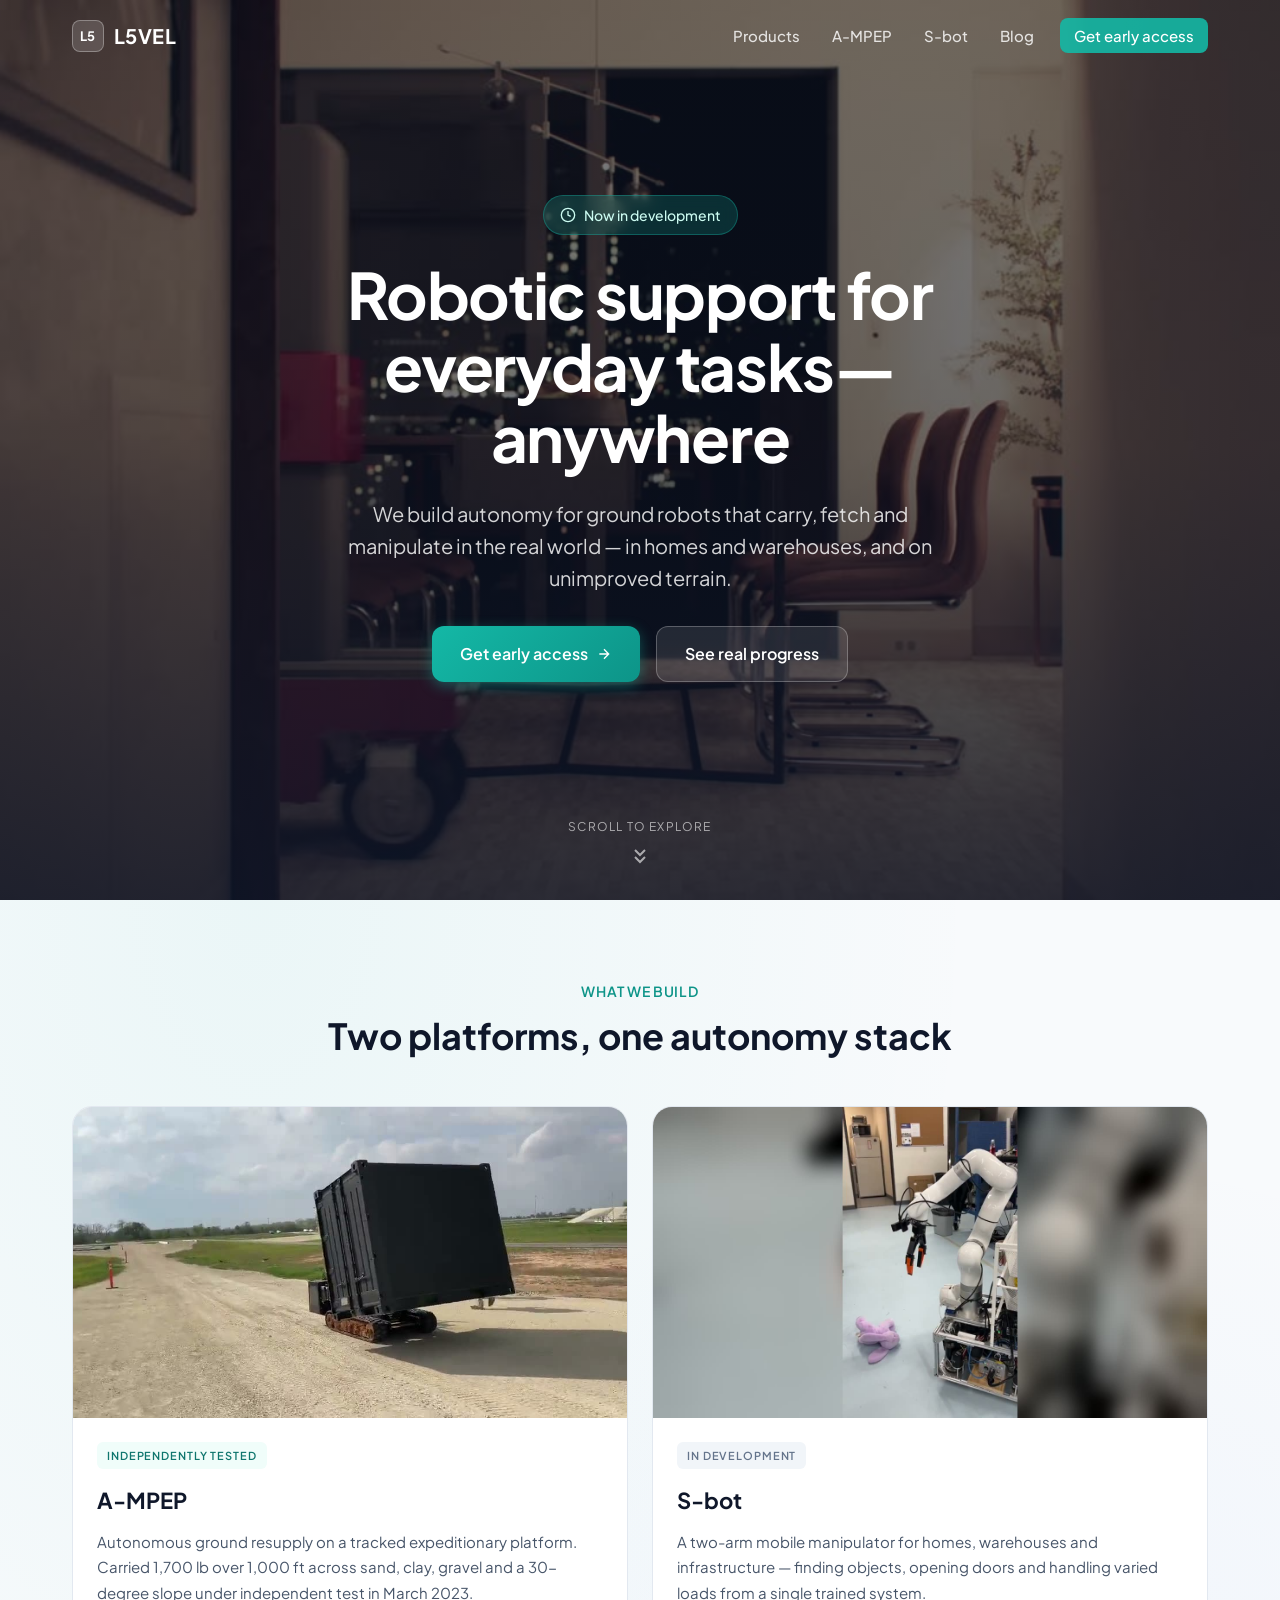
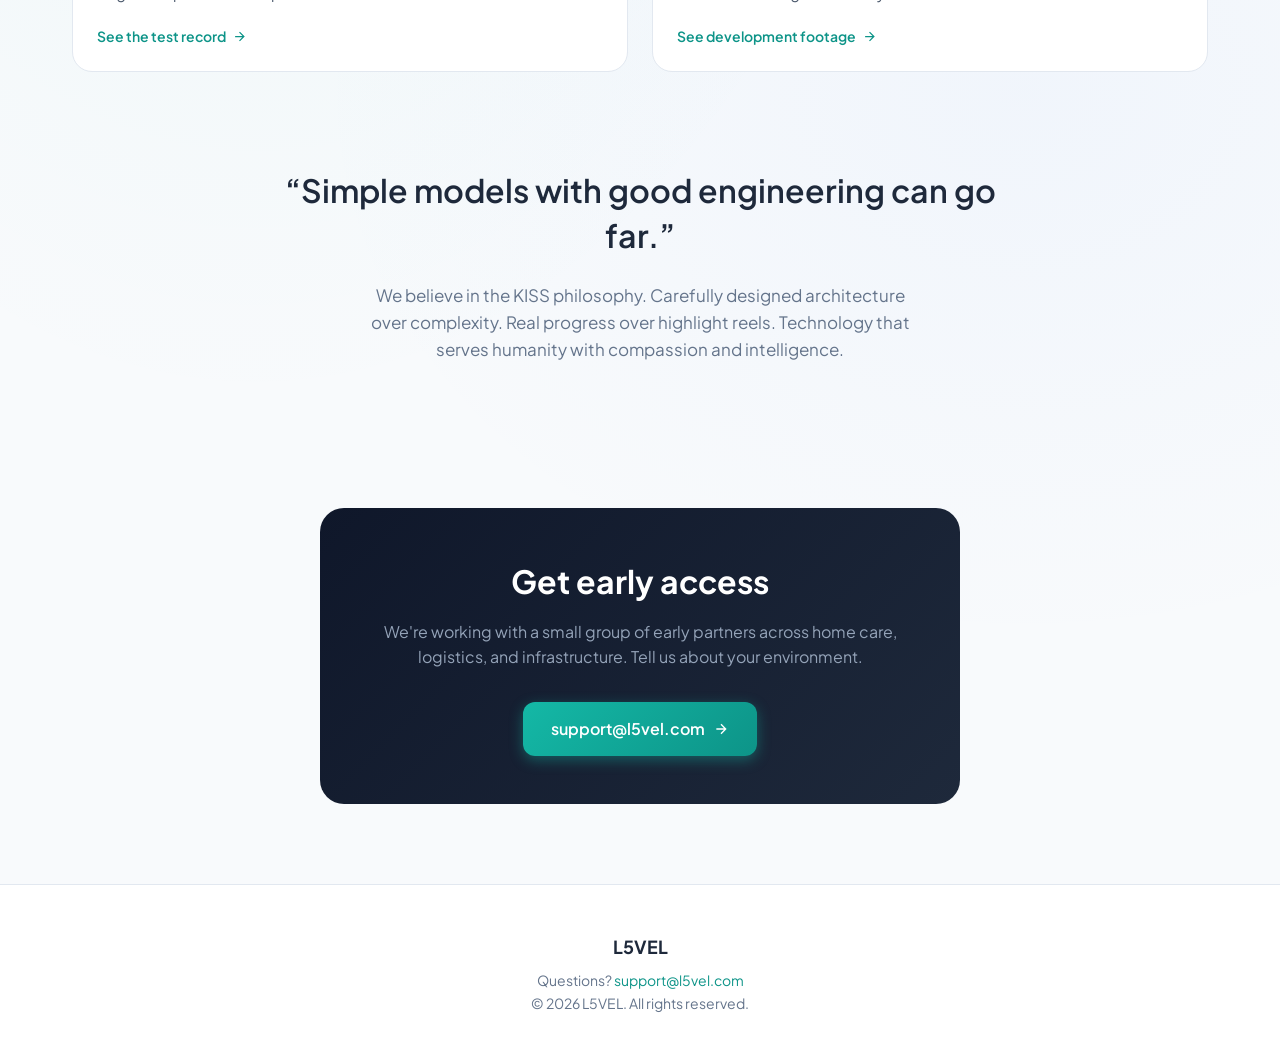
==== commit b09645e5: "Update index.html" ====
--- a/index.html
+++ b/index.html
@@ -43,7 +43,7 @@
                     <li><a class="nav-link" href="#products">Products</a></li>
                     <li><a class="nav-link" href="mpep/index.html">A-MPEP</a></li>
                     <li><a class="nav-link" href="sbot/index.html">S-bot</a></li>
-                    <li><a class="nav-link" href="blog/index.html">Blogs</a></li>
+                    <li><a class="nav-link" href="blog/index.html">Blog</a></li>
                     <li class="nav-cta-item"><a class="nav-link nav-cta" href="#contact">Get early access</a></li>
                 </ul>
             </nav>
--- a/assets/css/site.css
+++ b/assets/css/site.css
@@ -250,6 +250,19 @@
     background: var(--teal-500);
 }
 
+.nav-toggle {
+    display: none;
+    min-height: 44px;
+    padding: 0.5rem 0.875rem;
+    border: 1px solid rgba(255, 255, 255, 0.3);
+    border-radius: 8px;
+    background: rgba(255, 255, 255, 0.1);
+    color: white;
+    font: inherit;
+    font-weight: 600;
+    cursor: pointer;
+}
+
 /* ============================================
    HERO
    ============================================ */
@@ -289,7 +302,8 @@
     position: relative;
     z-index: 2;
     text-align: center;
-    padding: 2rem;
+    padding: calc(var(--nav-h) + 2rem) 2rem 8rem;
+    width: 100%;
     max-width: 820px;
 }
 
@@ -498,7 +512,7 @@
 
 .products-grid {
     display: grid;
-    grid-template-columns: repeat(auto-fit, minmax(320px, 1fr));
+    grid-template-columns: repeat(auto-fit, minmax(min(320px, 100%), 1fr));
     gap: 1.5rem;
 }
 
@@ -1316,19 +1330,82 @@
 }
 
 @media (max-width: 720px) {
+    /* Without JavaScript, keep every link visible in a wrapping header. */
+    .site-nav {
+        position: sticky;
+        height: auto;
+        min-height: var(--nav-h);
+        background: var(--slate-950);
+    }
+
     .nav-inner {
+        padding: 1rem;
+        flex-wrap: wrap;
+        gap: 0.75rem;
+    }
+
+    .nav-inner nav {
+        flex-basis: 100%;
+    }
+
+    .nav-links {
+        flex-wrap: wrap;
+        gap: 0.5rem;
+    }
+
+    .nav-link {
+        display: block;
+        min-height: 44px;
+    }
+
+    .nav-link.nav-cta {
+        margin-left: 0;
+    }
+
+    /* The shared script adds an accessible menu on every page. */
+    .site-nav.has-mobile-menu {
+        position: fixed;
+        height: var(--nav-h);
+    }
+
+    .has-mobile-menu .nav-inner {
         padding: 0 1rem;
-    }
-
-    /* Section links collapse; the contact CTA stays reachable. */
-    .nav-links li:not(.nav-cta-item) {
+        flex-wrap: nowrap;
+    }
+
+    .has-mobile-menu .nav-toggle {
+        display: inline-flex;
+        align-items: center;
+        justify-content: center;
+    }
+
+    .has-mobile-menu .nav-inner nav {
         display: none;
+        position: absolute;
+        top: 100%;
+        left: 0;
+        right: 0;
+        padding: 0.75rem 1rem;
+        max-height: calc(100vh - var(--nav-h));
+        max-height: calc(100svh - var(--nav-h));
+        overflow-y: auto;
+        background: var(--slate-950);
+        border-bottom: 1px solid rgba(255, 255, 255, 0.12);
+    }
+
+    .has-mobile-menu.is-menu-open .nav-inner nav {
+        display: block;
+    }
+
+    .has-mobile-menu .nav-links {
+        flex-direction: column;
+        align-items: stretch;
     }
 }
 
 @media (max-width: 640px) {
     .hero-content {
-        padding: 1.5rem;
+        padding: calc(var(--nav-h) + 1.5rem) 1.5rem 8rem;
     }
 
     .hero-cta {
@@ -1917,6 +1994,72 @@
     font-size: 0.8125rem;
     line-height: 1.65;
     color: var(--slate-500);
+}
+
+/* ---- reference guides and expandable detail ---- */
+.reference-guide [id] {
+    scroll-margin-top: calc(var(--nav-h) + 1rem);
+}
+
+.reference-details {
+    margin: 1.25rem 0;
+    padding: 1rem 1.125rem;
+    border: 1px solid var(--slate-200);
+    border-radius: 12px;
+    background: white;
+    scroll-margin-top: calc(var(--nav-h) + 1rem);
+}
+
+.reference-details > summary {
+    cursor: pointer;
+    color: var(--slate-900);
+    font-weight: 600;
+    line-height: 1.5;
+}
+
+.reference-details > summary::marker {
+    color: var(--teal-700);
+}
+
+.reference-details > summary:focus-visible {
+    outline: 3px solid var(--teal-500);
+    outline-offset: 5px;
+    border-radius: 3px;
+}
+
+.reference-details[open] > summary {
+    margin-bottom: 1rem;
+}
+
+.reference-details > :last-child {
+    margin-bottom: 0;
+}
+
+.reference-guide .data-table-wrap {
+    margin-bottom: 1.125rem;
+}
+
+.data-table.reference-table {
+    min-width: 0;
+}
+
+.reference-table th,
+.reference-table td {
+    white-space: normal;
+    overflow-wrap: anywhere;
+}
+
+.reference-table code {
+    overflow-wrap: anywhere;
+}
+
+.reference-guide .toc {
+    margin-top: 1rem;
+}
+
+.reference-guide .toc p:last-child {
+    margin: 1rem 0 0;
+    font-size: 0.9375rem;
 }
 
 /* ---- dataset detail cards ---- */
